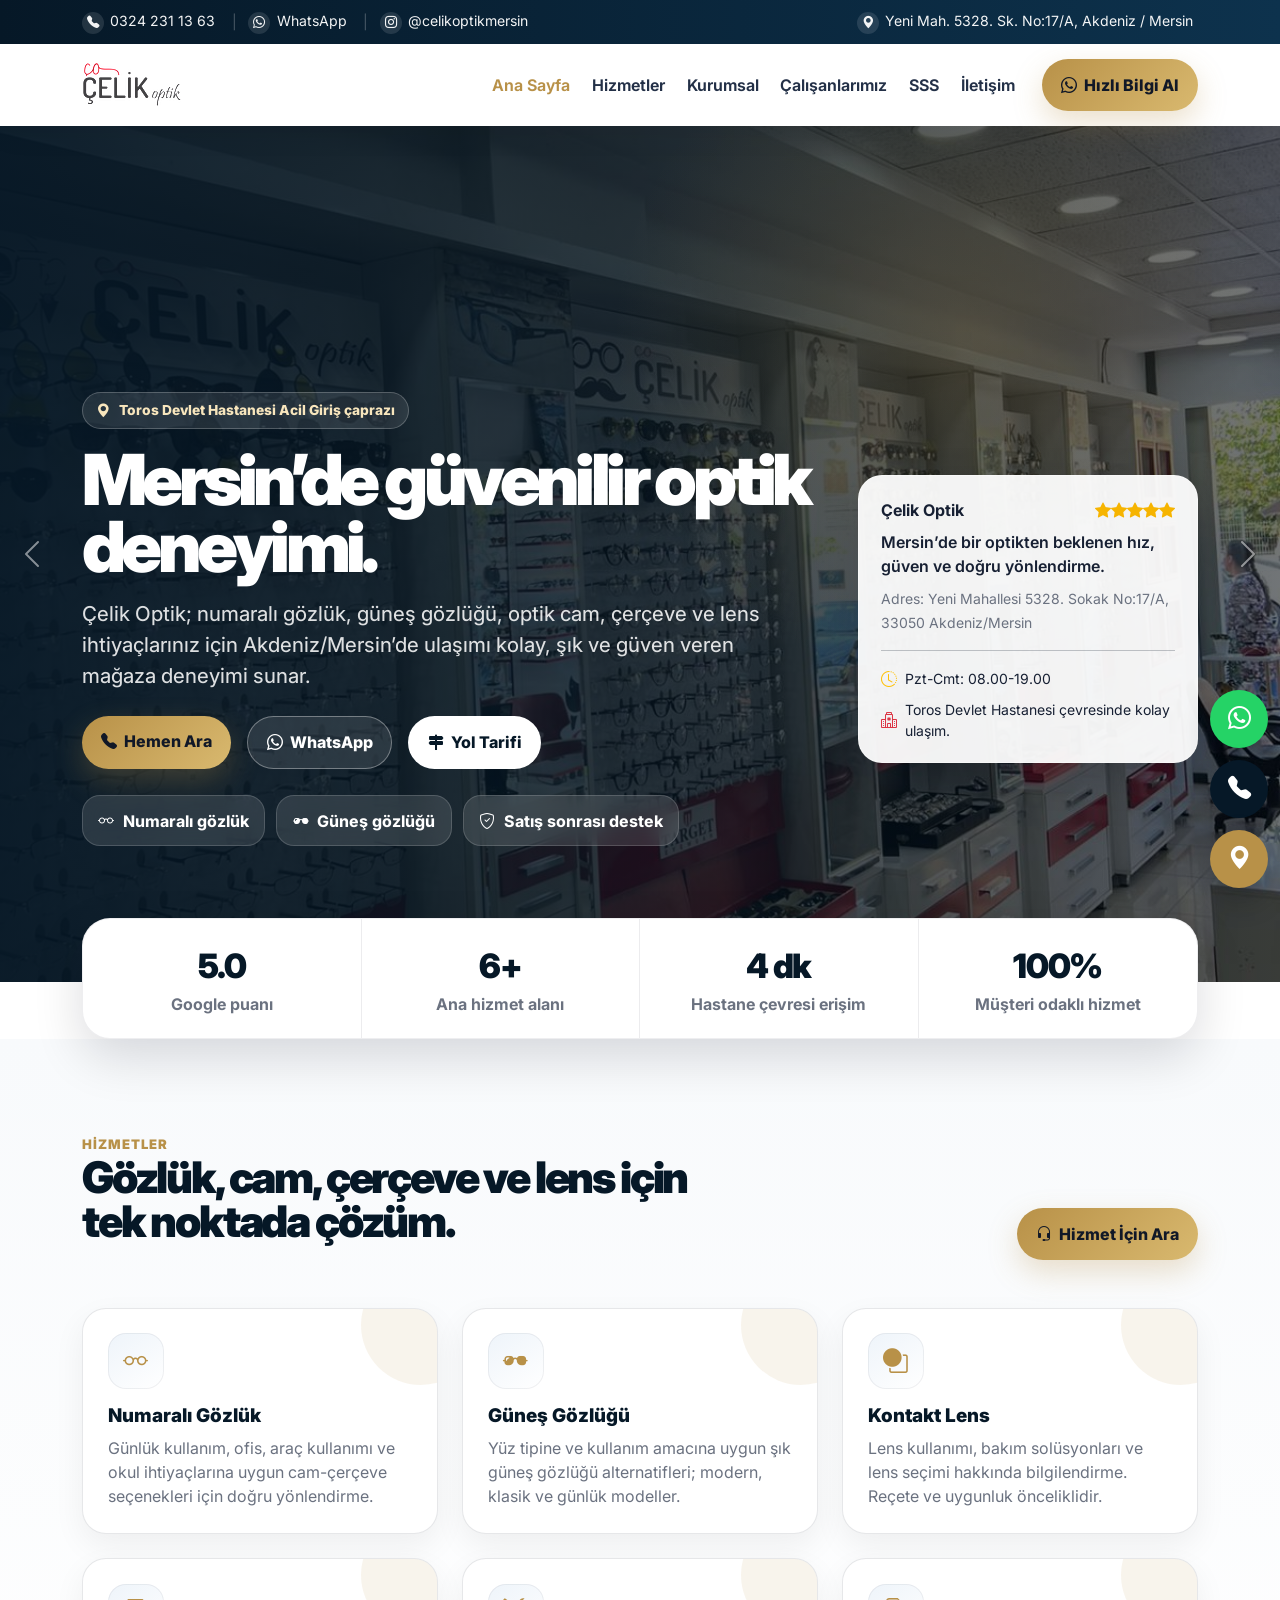
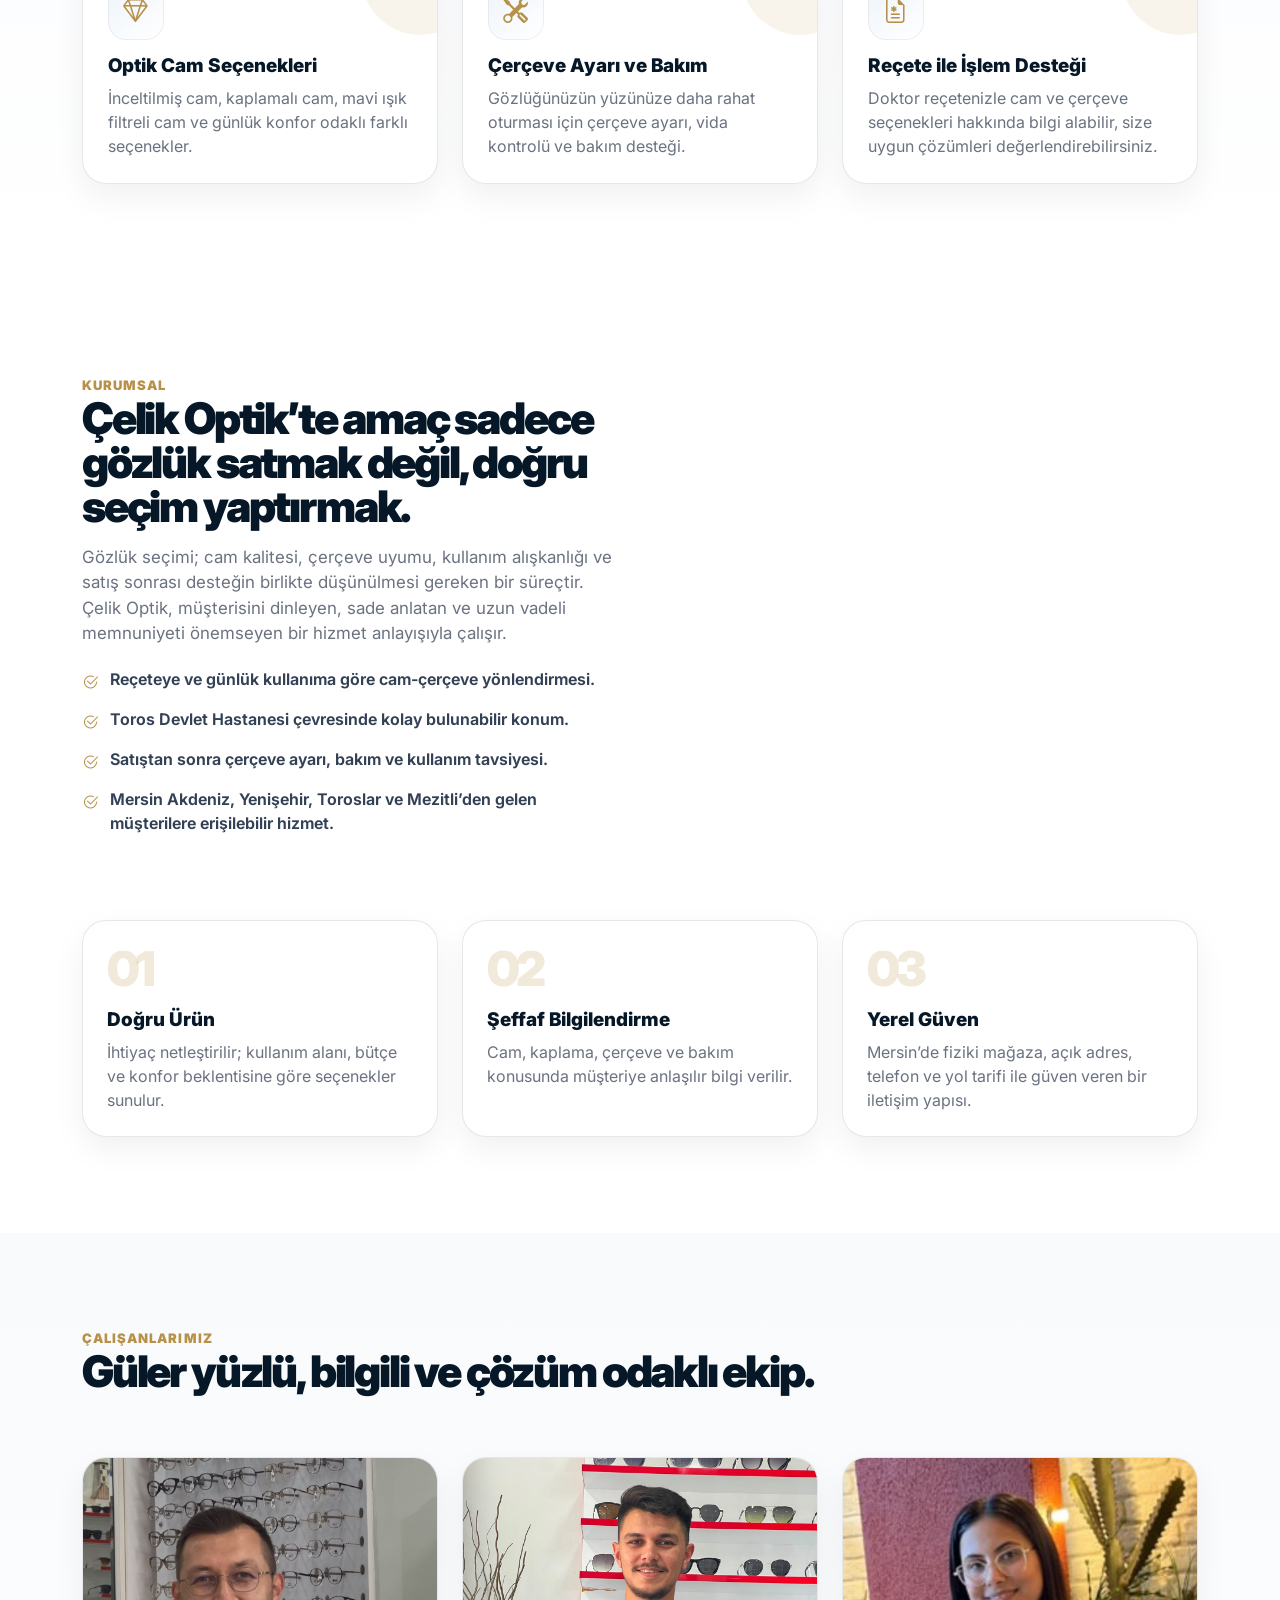
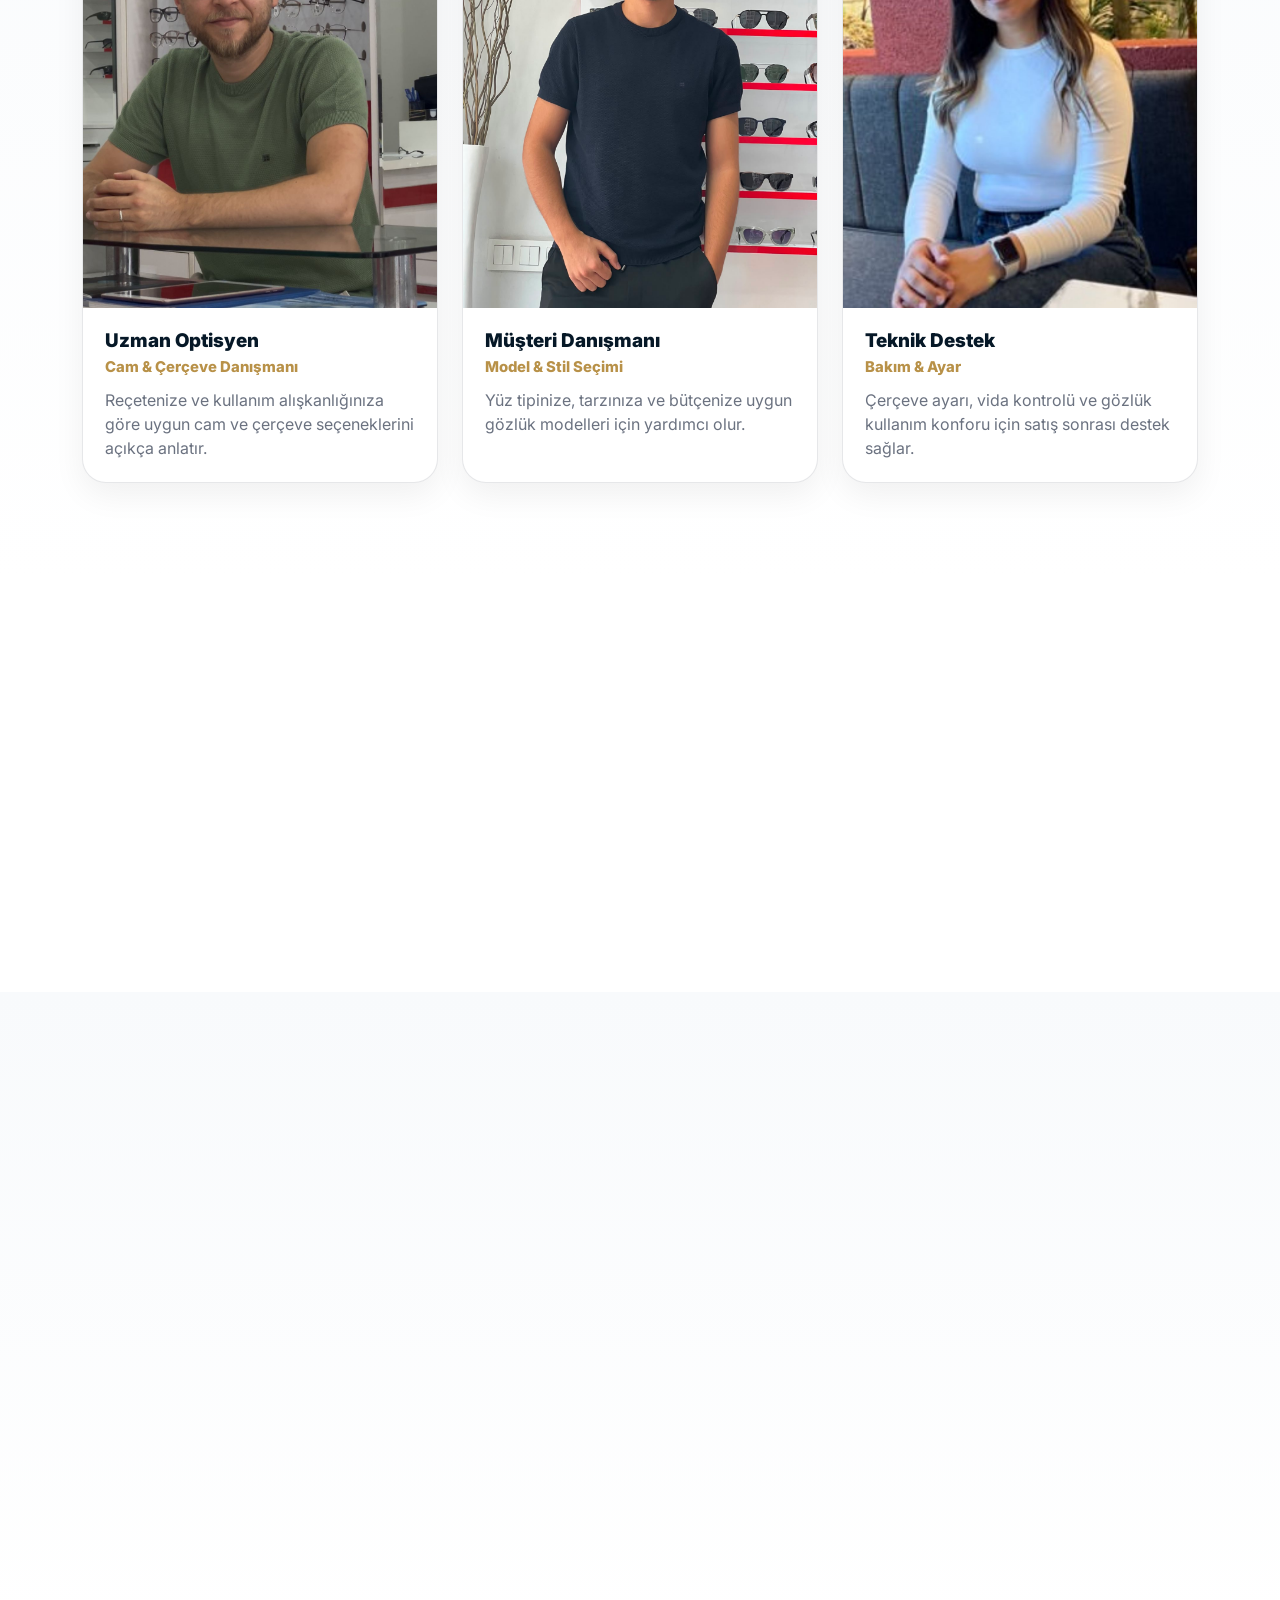
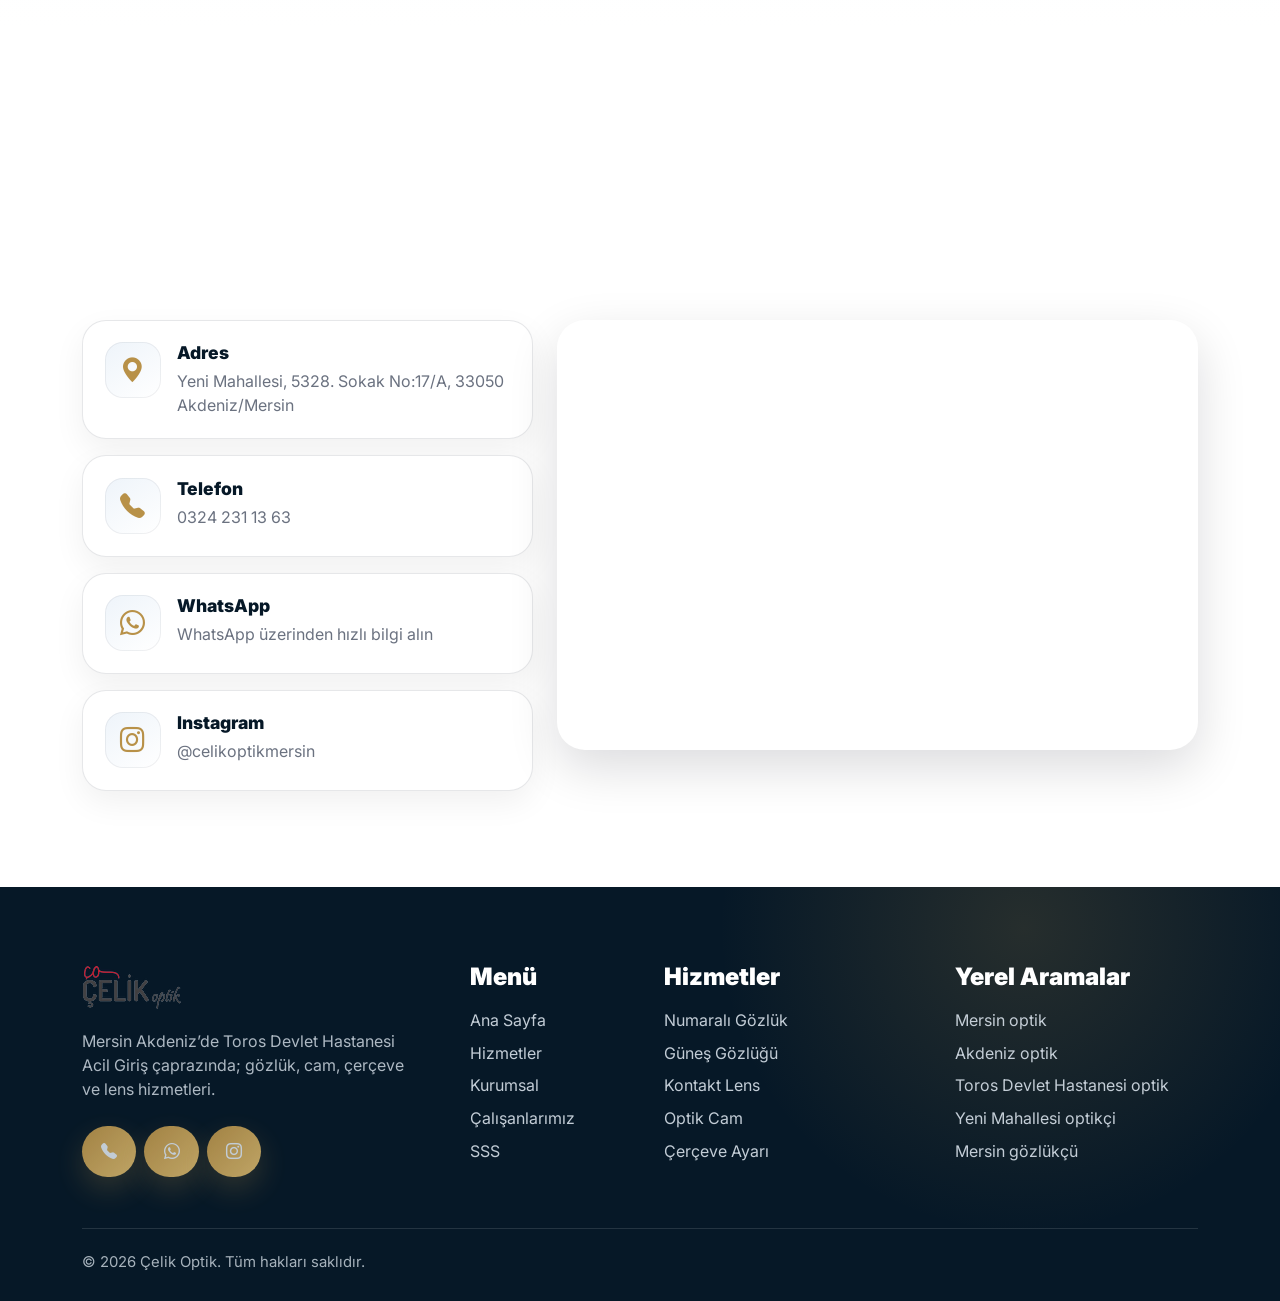
==== index.html @ e3635d75 "dc" ====
<!doctype html>
<html lang="tr">

<head>
  <meta charset="utf-8">
  <meta name="viewport" content="width=device-width, initial-scale=1">

  <title>Çelik Optik Mersin | Akdeniz Optik, Gözlük, Lens ve Cam Hizmetleri</title>
  <meta name="description"
    content="Çelik Optik Mersin Akdeniz'de Toros Devlet Hastanesi Acil Giriş çaprazında; numaralı gözlük, güneş gözlüğü, kontakt lens, optik cam ve çerçeve hizmetleri sunar.">
  <meta name="robots" content="index, follow, max-image-preview:large">
  <meta name="author" content="Çelik Optik">
  <meta name="theme-color" content="#061827">
  <link rel="canonical" href="https://www.celikoptikmersin.com/">

  <!-- Open Graph -->
  <meta property="og:locale" content="tr_TR">
  <meta property="og:type" content="website">
  <meta property="og:title" content="Çelik Optik Mersin | Akdeniz Optik Mağazası">
  <meta property="og:description"
    content="Toros Devlet Hastanesi Acil Giriş çaprazında optik gözlük, cam, çerçeve ve lens hizmetleri.">
  <meta property="og:url" content="https://www.celikoptikmersin.com/">
  <meta property="og:image" content="https://www.celikoptikmersin.com/assets/img/1 (1).jpeg">
  <meta name="twitter:card" content="summary_large_image">

  <!-- Font & Bootstrap -->
  <link rel="preconnect" href="https://fonts.googleapis.com">
  <link rel="preconnect" href="https://fonts.gstatic.com" crossorigin>
  <link href="https://fonts.googleapis.com/css2?family=Inter:wght@400;500;600;700;800;900&display=swap"
    rel="stylesheet">
  <link href="https://cdn.jsdelivr.net/npm/bootstrap@5.3.3/dist/css/bootstrap.min.css" rel="stylesheet">
  <link href="https://cdn.jsdelivr.net/npm/bootstrap-icons@1.11.3/font/bootstrap-icons.min.css" rel="stylesheet">
  <link href="assets/css/style.css" rel="stylesheet">

  <!-- Google Ads / GA4 etiket yeri
  <script async src="https://www.googletagmanager.com/gtag/js?id=AW-XXXXXXXXXX"></script>
  <script>
    window.dataLayer = window.dataLayer || [];
    function gtag(){dataLayer.push(arguments);}
    gtag('js', new Date());
    gtag('config', 'AW-XXXXXXXXXX');
    gtag('config', 'G-XXXXXXXXXX');
  </script>
  -->

  <!-- Local SEO / GEO için JSON-LD: işletme bilgileri sayfadaki bilgilerle aynı olmalı. -->
  <script type="application/ld+json">
  {
    "@context": "https://schema.org",
    "@type": ["Optician", "LocalBusiness"],
    "name": "Çelik Optik",
    "image": "https://www.celikoptikmersin.com/assets/img/1 (1).jpeg",
    "url": "https://www.celikoptikmersin.com/",
    "telephone": "+90 324 231 13 63",
    "priceRange": "₺₺",
    "description": "Mersin Akdeniz Yeni Mahallesi'nde, Toros Devlet Hastanesi Acil Giriş çaprazında optik gözlük, cam, çerçeve ve lens hizmetleri sunan optik mağazası.",
    "address": {
      "@type": "PostalAddress",
      "streetAddress": "Yeni Mahallesi, 5328. Sokak No:17/A",
      "addressLocality": "Akdeniz",
      "addressRegion": "Mersin",
      "postalCode": "33050",
      "addressCountry": "TR"
    },
    "areaServed": [
      {"@type":"City", "name":"Mersin"},
      {"@type":"AdministrativeArea", "name":"Akdeniz"},
      {"@type":"AdministrativeArea", "name":"Yenişehir"},
      {"@type":"AdministrativeArea", "name":"Toroslar"},
      {"@type":"AdministrativeArea", "name":"Mezitli"}
    ],
    "hasMap": "https://www.google.com/maps/search/?api=1&query=%C3%87elik%20Optik%20Yeni%205328.%20Sk.%20No%3A17%2FA%20Akdeniz%20Mersin",
    "sameAs": [
      "https://www.instagram.com/celikoptikmersin/",
      "https://www.facebook.com/p/%C3%87elik-OPT%C4%B0K-100063346503615/"
    ],
    "openingHoursSpecification": [
      {
        "@type": "OpeningHoursSpecification",
        "dayOfWeek": ["Monday", "Tuesday", "Wednesday", "Thursday", "Friday", "Saturday"],
        "opens": "08:00",
        "closes": "19:00"
      }
    ]
  }
  </script>

  <script type="application/ld+json">
  {
    "@context":"https://schema.org",
    "@type":"FAQPage",
    "mainEntity":[
      {"@type":"Question","name":"Çelik Optik nerede?","acceptedAnswer":{"@type":"Answer","text":"Çelik Optik, Yeni Mahallesi 5328. Sokak No:17/A Akdeniz/Mersin adresinde, Toros Devlet Hastanesi Acil Giriş çaprazında hizmet verir."}},
      {"@type":"Question","name":"Numaralı gözlük camı ve çerçeve hizmeti var mı?","acceptedAnswer":{"@type":"Answer","text":"Evet. Reçetenize ve kullanım alışkanlığınıza uygun cam, çerçeve ve montaj seçenekleri için mağazadan bilgi alabilirsiniz."}},
      {"@type":"Question","name":"Kontakt lens konusunda yardımcı oluyor musunuz?","acceptedAnswer":{"@type":"Answer","text":"Kontakt lens seçimi, kullanım bilgisi ve bakım ürünleri hakkında mağaza ekibinden destek alabilirsiniz. Lens kullanımı için doktor reçetesi ve uygunluk önemlidir."}},
      {"@type":"Question","name":"Mağazaya yol tarifi nasıl alınır?","acceptedAnswer":{"@type":"Answer","text":"Web sitesindeki Yol Tarifi butonuna tıklayarak Google Haritalar üzerinden Çelik Optik konumuna ulaşabilirsiniz."}}
    ]
  }
  </script>
</head>

<body>
  <div class="top-strip">
    <div class="container d-flex align-items-center justify-content-between gap-2 flex-wrap">
      <div class="d-flex align-items-center flex-wrap justify-content-center">
        <a href="tel:+903242311363" data-track="phone_top"><span class="top-icon"><i
              class="bi bi-telephone-fill"></i></span>0324 231 13 63</a>
        <span class="sep desktop-only">|</span>
        <a href="#" data-whatsapp data-whatsapp-number="905000000000" data-track="whatsapp_top"><span
            class="top-icon"><i class="bi bi-whatsapp"></i></span>WhatsApp</a>
        <span class="sep desktop-only">|</span>
        <a href="https://www.instagram.com/celikoptikmersin/" target="_blank" rel="noopener"
          data-track="instagram_top"><span class="top-icon"><i class="bi bi-instagram"></i></span>@celikoptikmersin</a>
      </div>
      <a class="desktop-only"
        href="https://www.google.com/maps/search/?api=1&query=%C3%87elik%20Optik%20Yeni%205328.%20Sk.%20No%3A17%2FA%20Akdeniz%20Mersin"
        target="_blank" rel="noopener" data-track="map_top">
        <span class="top-icon"><i class="bi bi-geo-alt-fill"></i></span>Yeni Mah. 5328. Sk. No:17/A, Akdeniz / Mersin
      </a>
    </div>
  </div>

  <nav class="navbar navbar-expand-lg sticky-top">
    <div class="container">
      <a class="navbar-brand" href="#anasayfa" aria-label="Çelik Optik Ana Sayfa">
<img src="assets/img/celik-optik-logo-100x50-transparent.png" alt="">
      </a>
      <button class="navbar-toggler" type="button" data-bs-toggle="collapse" data-bs-target="#mainNavbar"
        aria-controls="mainNavbar" aria-expanded="false" aria-label="Menüyü Aç">
        <span class="navbar-toggler-icon"></span>
      </button>
      <div class="collapse navbar-collapse" id="mainNavbar">
        <ul class="navbar-nav ms-auto align-items-lg-center">
          <li class="nav-item"><a class="nav-link active" href="#anasayfa">Ana Sayfa</a></li>
          <li class="nav-item"><a class="nav-link" href="#hizmetler">Hizmetler</a></li>
          <li class="nav-item"><a class="nav-link" href="#kurumsal">Kurumsal</a></li>
          <li class="nav-item"><a class="nav-link" href="#calisanlar">Çalışanlarımız</a></li>
          <li class="nav-item"><a class="nav-link" href="#sss">SSS</a></li>
          <li class="nav-item"><a class="nav-link" href="#iletisim">İletişim</a></li>
          <li class="nav-item ms-lg-3 mt-3 mt-lg-0"><a class="btn btn-gold" href="#" data-whatsapp
              data-whatsapp-number="905000000000" data-track="whatsapp_nav"><i class="bi bi-whatsapp me-1"></i> Hızlı
              Bilgi Al</a></li>
        </ul>
      </div>
    </div>
  </nav>

  <header id="anasayfa" class="hero">
    <div id="heroSlider" class="carousel slide carousel-fade" data-bs-ride="carousel" data-bs-interval="5200">
      <div class="carousel-indicators">
        <button type="button" data-bs-target="#heroSlider" data-bs-slide-to="0" class="active" aria-current="true"
          aria-label="1. görsel"></button>
        <button type="button" data-bs-target="#heroSlider" data-bs-slide-to="1" aria-label="2. görsel"></button>
        <button type="button" data-bs-target="#heroSlider" data-bs-slide-to="2" aria-label="3. görsel"></button>
      </div>
      <div class="carousel-inner">
        <div class="carousel-item active">
          <img src="assets/img/1 (2).jpeg" class="hero-img" alt="Çelik Optik Mersin mağaza dış görünüm görseli"
            loading="eager">
          <div class="hero-overlay"></div>
        </div>
        <div class="carousel-item">
          <img src="assets/img/1 (4).jpeg" class="hero-img" alt="Çelik Optik gözlük ve çerçeve seçenekleri"
            loading="lazy">
          <div class="hero-overlay"></div>
        </div>
        <div class="carousel-item">
          <img src="assets/img/1 (3).jpeg" class="hero-img" alt="Mersin Akdeniz optik mağazası hizmet alanı"
            loading="lazy">
          <div class="hero-overlay"></div>
        </div>
      </div>
      <button class="carousel-control-prev" type="button" data-bs-target="#heroSlider" data-bs-slide="prev"
        aria-label="Önceki görsel">
        <span class="carousel-control-prev-icon" aria-hidden="true"></span>
      </button>
      <button class="carousel-control-next" type="button" data-bs-target="#heroSlider" data-bs-slide="next"
        aria-label="Sonraki görsel">
        <span class="carousel-control-next-icon" aria-hidden="true"></span>
      </button>
    </div>

    <div class="hero-content">
      <div class="container">
        <div class="row align-items-center mt-5 mb-5 g-5">
          <div class="col-lg-8">
            <span class="eyebrow"><i class="bi bi-geo-alt-fill"></i> Toros Devlet Hastanesi Acil Giriş çaprazı</span>
            <h1>Mersin’de güvenilir optik deneyimi.</h1>
            <p class="lead">Çelik Optik; numaralı gözlük, güneş gözlüğü, optik cam, çerçeve ve lens ihtiyaçlarınız için
              Akdeniz/Mersin’de ulaşımı kolay, şık ve güven veren mağaza deneyimi sunar.</p>
            <div class="d-flex flex-wrap gap-3 mt-4">
              <a class="btn btn-gold" href="tel:+903242311363" data-track="phone_hero"><i
                  class="bi bi-telephone-fill me-1"></i> Hemen Ara</a>
              <a class="btn btn-outline-dark-soft" href="#" data-whatsapp data-whatsapp-number="905000000000"
                data-track="whatsapp_hero"><i class="bi bi-whatsapp me-1"></i> WhatsApp</a>
              <a class="btn btn-light-pill"
                href="https://www.google.com/maps/search/?api=1&query=%C3%87elik%20Optik%20Yeni%205328.%20Sk.%20No%3A17%2FA%20Akdeniz%20Mersin"
                target="_blank" rel="noopener" data-track="map_hero"><i class="bi bi-signpost-2-fill me-1"></i> Yol
                Tarifi</a>
            </div>
            <div class="hero-badges">
              <div class="hero-badge"><i class="bi bi-eyeglasses"></i> Numaralı gözlük</div>
              <div class="hero-badge"><i class="bi bi-sunglasses"></i> Güneş gözlüğü</div>
              <div class="hero-badge"><i class="bi bi-shield-check"></i> Satış sonrası destek</div>
            </div>
          </div>
          <div class="col-lg-4">
            <div class="hero-card reveal">
              <div class="d-flex align-items-center justify-content-between mb-2">
                <strong>Çelik Optik</strong>
                <span class="rating" aria-label="5 yıldız"><i class="bi bi-star-fill"></i><i
                    class="bi bi-star-fill"></i><i class="bi bi-star-fill"></i><i class="bi bi-star-fill"></i><i
                    class="bi bi-star-fill"></i></span>
              </div>
              <p class="mb-2 fw-semibold">Mersin’de bir optikten beklenen hız, güven ve doğru yönlendirme.</p>
              <small>Adres: Yeni Mahallesi 5328. Sokak No:17/A, 33050 Akdeniz/Mersin</small>
              <hr>
              <div class="d-flex align-items-center gap-2"><i class="bi bi-clock-history text-warning"></i><span
                  class="small">Pzt-Cmt: 08.00-19.00 </span></div>
              <div class="d-flex align-items-center gap-2 mt-2"><i class="bi bi-hospital text-danger"></i><span
                  class="small">Toros Devlet Hastanesi çevresinde kolay ulaşım.</span></div>
            </div>
          </div>
        </div>
      </div>
    </div>
  </header>

  <section class="stats-row">
    <div class="container">
      <div class="stats-box row g-0">
        <div class="col-md-3 stat-item">
          <div class="stat-num" data-count="5" data-suffix=".0">0</div>
          <div class="stat-label">Google puanı</div>
        </div>
        <div class="col-md-3 stat-item">
          <div class="stat-num" data-count="6" data-suffix="+">0</div>
          <div class="stat-label">Ana hizmet alanı</div>
        </div>
        <div class="col-md-3 stat-item">
          <div class="stat-num" data-count="4" data-suffix=" dk">0</div>
          <div class="stat-label">Hastane çevresi erişim</div>
        </div>
        <div class="col-md-3 stat-item">
          <div class="stat-num" data-count="100" data-suffix="%">0</div>
          <div class="stat-label">Müşteri odaklı hizmet</div>
        </div>
      </div>
    </div>
  </section>

  <main>
    <section id="hizmetler" class="section section-soft">
      <div class="container">
        <div class="row align-items-end mb-5">
          <div class="col-lg-7 reveal">
            <div class="section-kicker">Hizmetler</div>
            <h2 class="section-title">Gözlük, cam, çerçeve ve lens için tek noktada çözüm.</h2>
    
          </div>
          <div class="col-lg-5 text-lg-end reveal">
            <a class="btn btn-gold" href="tel:+903242311363" data-track="phone_services"><i
                class="bi bi-headset me-1"></i> Hizmet İçin Ara</a>
          </div>
        </div>
        <div class="row g-4">
          <div class="col-md-6 col-lg-4 reveal">
            <article class="service-card">
              <div class="icon-box"><i class="bi bi-eyeglasses"></i></div>
              <h3>Numaralı Gözlük</h3>
              <p>Günlük kullanım, ofis, araç kullanımı ve okul ihtiyaçlarına uygun cam-çerçeve seçenekleri için doğru
                yönlendirme.</p>
            </article>
          </div>
          <div class="col-md-6 col-lg-4 reveal">
            <article class="service-card">
              <div class="icon-box"><i class="bi bi-sunglasses"></i></div>
              <h3>Güneş Gözlüğü</h3>
              <p>Yüz tipine ve kullanım amacına uygun şık güneş gözlüğü alternatifleri; modern, klasik ve günlük
                modeller.</p>
            </article>
          </div>
          <div class="col-md-6 col-lg-4 reveal">
            <article class="service-card">
              <div class="icon-box"><i class="bi bi-circle-square"></i></div>
              <h3>Kontakt Lens</h3>
              <p>Lens kullanımı, bakım solüsyonları ve lens seçimi hakkında bilgilendirme. Reçete ve uygunluk
                önceliklidir.</p>
            </article>
          </div>
          <div class="col-md-6 col-lg-4 reveal">
            <article class="service-card">
              <div class="icon-box"><i class="bi bi-gem"></i></div>
              <h3>Optik Cam Seçenekleri</h3>
              <p>İnceltilmiş cam, kaplamalı cam, mavi ışık filtreli cam ve günlük konfor odaklı farklı seçenekler.</p>
            </article>
          </div>
          <div class="col-md-6 col-lg-4 reveal">
            <article class="service-card">
              <div class="icon-box"><i class="bi bi-tools"></i></div>
              <h3>Çerçeve Ayarı ve Bakım</h3>
              <p>Gözlüğünüzün yüzünüze daha rahat oturması için çerçeve ayarı, vida kontrolü ve bakım desteği.</p>
            </article>
          </div>
          <div class="col-md-6 col-lg-4 reveal">
            <article class="service-card">
              <div class="icon-box"><i class="bi bi-file-earmark-medical"></i></div>
              <h3>Reçete ile İşlem Desteği</h3>
              <p>Doktor reçetenizle cam ve çerçeve seçenekleri hakkında bilgi alabilir, size uygun çözümleri
                değerlendirebilirsiniz.</p>
            </article>
          </div>
        </div>
      </div>
    </section>

    <section id="kurumsal" class="section">
      <div class="container">
        <div class="row g-5 align-items-center">
          <div class="col-lg-6 reveal">
            <div class="section-kicker">Kurumsal</div>
            <h2 class="section-title">Çelik Optik’te amaç sadece gözlük satmak değil, doğru seçim yaptırmak.</h2>
            <p class="section-desc">Gözlük seçimi; cam kalitesi, çerçeve uyumu, kullanım alışkanlığı ve satış sonrası
              desteğin birlikte düşünülmesi gereken bir süreçtir. Çelik Optik, müşterisini dinleyen, sade anlatan ve
              uzun vadeli memnuniyeti önemseyen bir hizmet anlayışıyla çalışır.</p>
            <ul class="check-list">
              <li><i class="bi bi-check2-circle"></i><span>Reçeteye ve günlük kullanıma göre cam-çerçeve
                  yönlendirmesi.</span></li>
              <li><i class="bi bi-check2-circle"></i><span>Toros Devlet Hastanesi çevresinde kolay bulunabilir
                  konum.</span></li>
              <li><i class="bi bi-check2-circle"></i><span>Satıştan sonra çerçeve ayarı, bakım ve kullanım
                  tavsiyesi.</span></li>
              <li><i class="bi bi-check2-circle"></i><span>Mersin Akdeniz, Yenişehir, Toroslar ve Mezitli’den gelen
                  müşterilere erişilebilir hizmet.</span></li>
            </ul>
          </div>
        </div>

        <div class="row g-4 mt-5">
          <div class="col-md-4 reveal">
            <div class="feature-card">
              <div class="num">01</div>
              <h3>Doğru Ürün</h3>
              <p>İhtiyaç netleştirilir; kullanım alanı, bütçe ve konfor beklentisine göre seçenekler sunulur.</p>
            </div>
          </div>
          <div class="col-md-4 reveal">
            <div class="feature-card">
              <div class="num">02</div>
              <h3>Şeffaf Bilgilendirme</h3>
              <p>Cam, kaplama, çerçeve ve bakım konusunda müşteriye anlaşılır bilgi verilir.</p>
            </div>
          </div>
          <div class="col-md-4 reveal">
            <div class="feature-card">
              <div class="num">03</div>
              <h3>Yerel Güven</h3>
              <p>Mersin’de fiziki mağaza, açık adres, telefon ve yol tarifi ile güven veren bir iletişim yapısı.</p>
            </div>
          </div>
        </div>
      </div>
    </section>

    <section id="calisanlar" class="section section-soft">
      <div class="container">
        <div class="row align-items-end mb-5">
          <div class="col-lg-8 reveal">
            <div class="section-kicker">Çalışanlarımız</div>
            <h2 class="section-title">Güler yüzlü, bilgili ve çözüm odaklı ekip.</h2>
          </div>
        </div>
        <div class="row g-4">
          <div class="col-md-4 reveal">
            <article class="staff-card">
              <img src="assets/img/muhsinabi.jpeg" alt="Çelik Optik optisyen personel görseli" loading="lazy">
              <div class="staff-body">
                <h3>Uzman Optisyen</h3>
                <div class="staff-role">Cam & Çerçeve Danışmanı</div>
                <p>Reçetenize ve kullanım alışkanlığınıza göre uygun cam ve çerçeve seçeneklerini açıkça anlatır.</p>
              </div>
            </article>
          </div>
          <div class="col-md-4 reveal">
            <article class="staff-card">
              <img src="assets/img/tunahan.jpeg" alt="Çelik Optik müşteri danışmanı görseli" loading="lazy">
              <div class="staff-body">
                <h3>Müşteri Danışmanı</h3>
                <div class="staff-role">Model & Stil Seçimi</div>
                <p>Yüz tipinize, tarzınıza ve bütçenize uygun gözlük modelleri için yardımcı olur.</p>
              </div>
            </article>
          </div>
          <div class="col-md-4 reveal">
            <article class="staff-card">
              <img src="assets/img/silan.jpeg" alt="Çelik Optik bakım ve montaj sorumlusu görseli"
                loading="lazy">
              <div class="staff-body">
                <h3>Teknik Destek</h3>
                <div class="staff-role">Bakım & Ayar</div>
                <p>Çerçeve ayarı, vida kontrolü ve gözlük kullanım konforu için satış sonrası destek sağlar.</p>
              </div>
            </article>
          </div>
        </div>
      </div>
    </section>

    <section class="section">
      <div class="container">
        <div class="cta-band reveal">
          <div class="row align-items-center position-relative" style="z-index:2">
            <div class="col-lg-8">
              <h2>Gözlüğünüz için hızlı bilgi alın.</h2>
              <p>Reçeteniz, cam ihtiyacınız, çerçeve modeliniz veya mağaza konumu için tek tıkla arayın, WhatsApp’tan
                yazın ya da yol tarifi alın.</p>
            </div>
            <div class="col-lg-4 text-lg-end mt-4 mt-lg-0">
              <a class="btn btn-gold me-2 mb-2" href="tel:+903242311363" data-track="phone_cta"><i
                  class="bi bi-telephone-fill me-1"></i> Ara</a>
              <a class="btn btn-outline-dark-soft mb-2" href="#" data-whatsapp data-whatsapp-number="905000000000"
                data-track="whatsapp_cta"><i class="bi bi-whatsapp me-1"></i> Yaz</a>
            </div>
          </div>
        </div>
      </div>
    </section>

    <section id="sss" class="section section-soft">
      <div class="container">
        <div class="row g-5">
          <div class="col-lg-5 reveal">
            <div class="section-kicker">Sık Sorulan Sorular</div>
            <h2 class="section-title">Müşterinin reklamdan gelince cevabını aradığı sorular.</h2>
          </div>
          <div class="col-lg-7 reveal">
            <div class="accordion" id="faqAccordion">
              <div class="accordion-item">
                <h3 class="accordion-header"><button class="accordion-button" type="button" data-bs-toggle="collapse"
                    data-bs-target="#faq1">Çelik Optik nerede?</button></h3>
                <div id="faq1" class="accordion-collapse collapse show" data-bs-parent="#faqAccordion">
                  <div class="accordion-body">Çelik Optik, Yeni Mahallesi 5328. Sokak No:17/A Akdeniz/Mersin
                    adresindedir. Toros Devlet Hastanesi Acil Giriş çaprazında yer alır.</div>
                </div>
              </div>
              <div class="accordion-item">
                <h3 class="accordion-header"><button class="accordion-button collapsed" type="button"
                    data-bs-toggle="collapse" data-bs-target="#faq2">Numaralı gözlük yaptırabilir miyim?</button></h3>
                <div id="faq2" class="accordion-collapse collapse" data-bs-parent="#faqAccordion">
                  <div class="accordion-body">Evet. Doktor reçetenizle mağazaya gelerek cam ve çerçeve seçenekleri
                    hakkında bilgi alabilirsiniz. Kullanım alışkanlığınıza göre uygun seçenekler değerlendirilir.</div>
                </div>
              </div>
              <div class="accordion-item">
                <h3 class="accordion-header"><button class="accordion-button collapsed" type="button"
                    data-bs-toggle="collapse" data-bs-target="#faq3">Güneş gözlüğü satışı var mı?</button></h3>
                <div id="faq3" class="accordion-collapse collapse" data-bs-parent="#faqAccordion">
                  <div class="accordion-body">Evet. Günlük kullanım, araç kullanımı ve stil beklentinize göre farklı
                    güneş gözlüğü modelleri için mağazayı ziyaret edebilirsiniz.</div>
                </div>
              </div>
              <div class="accordion-item">
                <h3 class="accordion-header"><button class="accordion-button collapsed" type="button"
                    data-bs-toggle="collapse" data-bs-target="#faq4">Kontakt lens için bilgi alabilir miyim?</button>
                </h3>
                <div id="faq4" class="accordion-collapse collapse" data-bs-parent="#faqAccordion">
                  <div class="accordion-body">Lens seçimi kişiye özel olduğu için doktor önerisi ve reçete önemlidir.
                    Lens kullanımı, bakım solüsyonu ve doğru kullanım hakkında mağazadan bilgi alabilirsiniz.</div>
                </div>
              </div>
              <div class="accordion-item">
                <h3 class="accordion-header"><button class="accordion-button collapsed" type="button"
                    data-bs-toggle="collapse" data-bs-target="#faq5">Çerçeve ayarı ve bakım yapılır mı?</button></h3>
                <div id="faq5" class="accordion-collapse collapse" data-bs-parent="#faqAccordion">
                  <div class="accordion-body">Gözlüğünüzün yüzünüze daha rahat oturması için çerçeve ayarı, vida
                    kontrolü ve temel bakım konularında mağazadan destek alabilirsiniz.</div>
                </div>
              </div>
            </div>
          </div>
        </div>
      </div>
    </section>

    <section id="iletisim" class="section">
      <div class="container">
        <div class="row align-items-end mb-5">
          <div class="col-lg-7 reveal">
            <div class="section-kicker">İletişim</div>
            <h2 class="section-title">Mağazaya kolay ulaşın.</h2>
            <p class="section-desc">Açık adres, telefon, WhatsApp ve harita bilgisi aynı sayfada. Google Ads dönüşüm
              takibi için her butona ayrı event tanımlandı.</p>
          </div>
        </div>
        <div class="row g-4">
          <div class="col-lg-5 reveal">
            <div class="row g-3">
              <div class="col-12">
                <div class="contact-card d-flex gap-3 align-items-start">
                  <div class="icon-box flex-shrink-0"><i class="bi bi-geo-alt-fill"></i></div>
                  <div>
                    <h3>Adres</h3>
                    <p>Yeni Mahallesi, 5328. Sokak No:17/A, 33050 Akdeniz/Mersin</p>
                  </div>
                </div>
              </div>
              <div class="col-12">
                <div class="contact-card d-flex gap-3 align-items-start">
                  <div class="icon-box flex-shrink-0"><i class="bi bi-telephone-fill"></i></div>
                  <div>
                    <h3>Telefon</h3>
                    <p><a href="tel:+903242311363" data-track="phone_contact">0324 231 13 63</a></p>
                  </div>
                </div>
              </div>
              <div class="col-12">
                <div class="contact-card d-flex gap-3 align-items-start">
                  <div class="icon-box flex-shrink-0"><i class="bi bi-whatsapp"></i></div>
                  <div>
                    <h3>WhatsApp</h3>
                    <p><a href="#" data-whatsapp data-whatsapp-number="905000000000"
                        data-track="whatsapp_contact">WhatsApp üzerinden hızlı bilgi alın</a></p>
                  </div>
                </div>
              </div>
              <div class="col-12">
                <div class="contact-card d-flex gap-3 align-items-start">
                  <div class="icon-box flex-shrink-0"><i class="bi bi-instagram"></i></div>
                  <div>
                    <h3>Instagram</h3>
                    <p><a href="https://www.instagram.com/celikoptikmersin/" target="_blank" rel="noopener"
                        data-track="instagram_contact">@celikoptikmersin</a></p>
                  </div>
                </div>
              </div>
            </div>
          </div>
          <div class="col-lg-7 reveal">
            <iframe class="map-box" loading="lazy" allowfullscreen referrerpolicy="no-referrer-when-downgrade"
              title="Çelik Optik Mersin Harita"
              src="https://maps.google.com/maps?q=%C3%87elik%20Optik%20Yeni%205328.%20Sk.%20No%3A17%2FA%20Akdeniz%20Mersin&t=&z=17&ie=UTF8&iwloc=&output=embed"></iframe>
          </div>
        </div>
      </div>
    </section>
  </main>

  <footer class="footer">
    <div class="container position-relative">
      <div class="row g-5">
        <div class="col-lg-4">
          <div class="brand-mini"><img src="assets/img/celik-optik-logo-100x50-transparent.png" alt=""></div>
          <p class="mb-3" style="color:rgba(220,229,238,.78)">Mersin Akdeniz’de Toros Devlet Hastanesi Acil Giriş
            çaprazında; gözlük, cam, çerçeve ve lens hizmetleri.</p>
          <div class="d-flex gap-2">
            <a class="btn btn-gold" href="tel:+903242311363" data-track="phone_footer"><i
                class="bi bi-telephone-fill"></i></a>
            <a class="btn btn-gold" href="#" data-whatsapp data-whatsapp-number="905000000000"
              data-track="whatsapp_footer"><i class="bi bi-whatsapp"></i></a>
            <a class="btn btn-gold" href="https://www.instagram.com/celikoptikmersin/" target="_blank" rel="noopener"
              data-track="instagram_footer"><i class="bi bi-instagram"></i></a>
          </div>
        </div>
        <div class="col-6 col-lg-2">
          <h4>Menü</h4>
          <a href="#anasayfa">Ana Sayfa</a>
          <a href="#hizmetler">Hizmetler</a>
          <a href="#kurumsal">Kurumsal</a>
          <a href="#calisanlar">Çalışanlarımız</a>
          <a href="#sss">SSS</a>
        </div>
        <div class="col-6 col-lg-3">
          <h4>Hizmetler</h4>
          <a href="#hizmetler">Numaralı Gözlük</a>
          <a href="#hizmetler">Güneş Gözlüğü</a>
          <a href="#hizmetler">Kontakt Lens</a>
          <a href="#hizmetler">Optik Cam</a>
          <a href="#hizmetler">Çerçeve Ayarı</a>
        </div>
        <div class="col-lg-3">
          <h4>Yerel Aramalar</h4>
          <a href="#iletisim">Mersin optik</a>
          <a href="#iletisim">Akdeniz optik</a>
          <a href="#iletisim">Toros Devlet Hastanesi optik</a>
          <a href="#iletisim">Yeni Mahallesi optikçi</a>
          <a href="#iletisim">Mersin gözlükçü</a>
        </div>
      </div>
      <div class="footer-bottom d-flex justify-content-between flex-wrap gap-2">
        <span>© <span data-current-year></span> Çelik Optik. Tüm hakları saklıdır.</span>
      </div>
    </div>
  </footer>

  <div class="sticky-actions" aria-label="Hızlı iletişim butonları">
    <a class="sticky-whatsapp" href="#" data-whatsapp data-whatsapp-number="905000000000" aria-label="WhatsApp"
      data-track="whatsapp_sticky"><i class="bi bi-whatsapp"></i></a>
    <a class="sticky-phone" href="tel:+903242311363" aria-label="Telefon" data-track="phone_sticky"><i
        class="bi bi-telephone-fill"></i></a>
    <a class="sticky-map"
      href="https://www.google.com/maps/search/?api=1&query=%C3%87elik%20Optik%20Yeni%205328.%20Sk.%20No%3A17%2FA%20Akdeniz%20Mersin"
      target="_blank" rel="noopener" aria-label="Yol tarifi" data-track="map_sticky"><i
        class="bi bi-geo-alt-fill"></i></a>
  </div>

  <script src="https://cdn.jsdelivr.net/npm/bootstrap@5.3.3/dist/js/bootstrap.bundle.min.js"></script>
  <script src="assets/js/app.js"></script>
</body>

</html>
---- assets/css/style.css ----
:root {
  --topbar-height: 44px;
  --nav-height: 82px;
  --dark: #061827;
  --dark-2: #0b2234;
  --steel: #173954;
  --gold: #b89148;
  --gold-2: #d9b96f;
  --muted: #6b7280;
  --soft: #f5f7fb;
  --white: #ffffff;
  --border: rgba(15, 23, 42, .10);
  --shadow: 0 18px 50px rgba(2, 8, 23, .14);
  --radius: 24px;
}

* {
  box-sizing: border-box
}

html {
  scroll-behavior: smooth;
  scroll-padding-top: 130px
}

body {
  margin: 0;
  font-family: 'Inter', system-ui, -apple-system, BlinkMacSystemFont, 'Segoe UI', sans-serif;
  color: #142033;
  background: #fff;
  overflow-x: hidden;
}

body::selection {
  background: var(--gold);
  color: #fff
}

a {
  color: inherit;
  text-decoration: none
}

img {
  max-width: 100%;
  height: auto
}

.top-strip {
  min-height: var(--topbar-height);
  background: linear-gradient(90deg, #061827, #0d324d);
  color: #fff;
  font-size: .88rem;
  display: flex;
  align-items: center;
  position: relative;
  z-index: 1040;
}

.top-strip a {
  opacity: .95;
  transition: .2s ease;
  padding-right: 5px;
}

.top-strip a:hover {
  opacity: 1;
  color: var(--gold-2)
}

.top-strip .sep {
  opacity: .25;
  margin: 0 .72rem
}

.top-icon {
  width: 22px;
  height: 22px;
  border-radius: 50%;
  display: inline-flex;
  align-items: center;
  justify-content: center;
  background: rgba(255, 255, 255, .12);
  margin-right: .4rem;
  font-size: .78rem
}

.navbar {
  min-height: var(--nav-height);
  background: rgba(255, 255, 255, .94);
  backdrop-filter: blur(14px);
  box-shadow: 0 8px 30px rgba(2, 8, 23, .06);
}

.navbar-brand {
  display: flex;
  align-items: center;
  gap: .75rem;
  font-weight: 800;
  letter-spacing: -.03em;
  color: var(--dark) !important
}

.logo-mark {
  width: 48px;
  height: 48px;
  border-radius: 16px;
  display: flex;
  align-items: center;
  justify-content: center;
  background: linear-gradient(145deg, var(--dark), var(--steel));
  color: #fff;
  font-weight: 900;
  box-shadow: 0 12px 24px rgba(6, 24, 39, .22);
}

.navbar .nav-link {
  font-weight: 650;
  color: #233047 !important;
  margin: 0 .18rem
}

.navbar .nav-link:hover,
.navbar .nav-link.active {
  color: var(--gold) !important
}

.btn-gold {
  background: linear-gradient(135deg, var(--gold), var(--gold-2));
  color: #111827;
  border: 0;
  border-radius: 999px;
  font-weight: 800;
  box-shadow: 0 12px 30px rgba(184, 145, 72, .28);
  padding: .85rem 1.2rem;
}

.btn-gold:hover {
  transform: translateY(-1px);
  filter: saturate(1.08);
  color: #111827
}

.btn-outline-dark-soft {
  border: 1px solid rgba(255, 255, 255, .35);
  color: #fff;
  border-radius: 999px;
  font-weight: 800;
  padding: .85rem 1.15rem;
  background: rgba(255, 255, 255, .10)
}

.btn-outline-dark-soft:hover {
  background: #fff;
  color: var(--dark)
}

.btn-light-pill {
  border-radius: 999px;
  font-weight: 800;
  padding: .85rem 1.15rem;
  background: #fff;
  color: var(--dark);
  border: 1px solid rgba(255, 255, 255, .25)
}

.btn-light-pill:hover {
  background: #f7f7f7;
  color: var(--dark)
}

.hero {
  position: relative;
  background: var(--dark);
  overflow: hidden
}

.hero .carousel-item {
  height: calc(100vh - var(--topbar-height));
  min-height: 680px;
  background: #061827
}

.hero-img {
  width: 100%;
  height: 100%;
  object-fit: cover;
  filter: brightness(.52) saturate(1.05)
}

.hero-overlay {
  position: absolute;
  inset: 0;
  background: radial-gradient(circle at 75% 25%, rgba(184, 145, 72, .22), transparent 30%), linear-gradient(90deg, rgba(6, 24, 39, .92), rgba(6, 24, 39, .62), rgba(6, 24, 39, .15))
}

.hero-content {
  position: absolute;
  inset: 0;
  display: flex;
  align-items: center;
  z-index: 4;
  color: #fff;
  padding-top: var(--nav-height)
}

.eyebrow {
  display: inline-flex;
  align-items: center;
  gap: .55rem;
  padding: .45rem .82rem;
  border: 1px solid rgba(255, 255, 255, .22);
  border-radius: 999px;
  background: rgba(255, 255, 255, .10);
  font-weight: 800;
  font-size: .86rem;
  color: #f8e6bd
}

.hero h1 {
  font-size: clamp(2.5rem, 5.5vw, 5.9rem);
  font-weight: 900;
  letter-spacing: -.065em;
  line-height: .95;
  margin: 1.15rem 0
}

.hero p.lead {
  font-size: clamp(1rem, 1.6vw, 1.35rem);
  max-width: 760px;
  color: rgba(255, 255, 255, .86);
  font-weight: 450
}

.hero-badges {
  display: flex;
  flex-wrap: wrap;
  gap: .7rem;
  margin-top: 1.65rem
}

.hero-badge {
  display: flex;
  align-items: center;
  gap: .55rem;
  background: rgba(255, 255, 255, .12);
  border: 1px solid rgba(255, 255, 255, .16);
  border-radius: 18px;
  padding: .78rem .95rem;
  color: #fff;
  font-weight: 750;
  backdrop-filter: blur(10px)
}

.hero-card {
  background: rgba(255, 255, 255, .94);
  color: #172033;
  border-radius: var(--radius);
  padding: 1.35rem;
  box-shadow: var(--shadow);
  border: 1px solid rgba(255, 255, 255, .38);
}

.hero-card .rating {
  color: #f6b400
}

.hero-card small {
  color: var(--muted)
}

.carousel-control-prev,
.carousel-control-next {
  width: 5%
}

.carousel-indicators [data-bs-target] {
  width: 10px;
  height: 10px;
  border-radius: 50%;
  border: 0
}

.section {
  padding: 96px 0
}

.section-soft {
  background: linear-gradient(180deg, #f8fafc 0%, #fff 100%)
}

.section-title {
  font-size: clamp(2rem, 3.4vw, 3.4rem);
  font-weight: 900;
  letter-spacing: -.05em;
  color: var(--dark);
  line-height: 1.02;
  margin-bottom: 1rem
}

.section-kicker {
  color: var(--gold);
  font-weight: 900;
  letter-spacing: .08em;
  text-transform: uppercase;
  font-size: .82rem
}

.section-desc {
  color: var(--muted);
  font-size: 1.06rem;
  max-width: 720px
}

.service-card,
.feature-card,
.staff-card,
.faq-card,
.contact-card {
  border: 1px solid var(--border);
  border-radius: var(--radius);
  background: #fff;
  box-shadow: 0 12px 32px rgba(2, 8, 23, .06);
  height: 100%;
  transition: transform .25s ease, box-shadow .25s ease, border-color .25s ease;
}

.service-card:hover,
.feature-card:hover,
.staff-card:hover,
.contact-card:hover {
  transform: translateY(-6px);
  box-shadow: var(--shadow);
  border-color: rgba(184, 145, 72, .35)
}

.service-card {
  padding: 1.55rem;
  position: relative;
  overflow: hidden
}

.service-card::after {
  content: "";
  position: absolute;
  right: -44px;
  top: -44px;
  width: 120px;
  height: 120px;
  border-radius: 50%;
  background: rgba(184, 145, 72, .10)
}

.icon-box {
  width: 56px;
  height: 56px;
  border-radius: 18px;
  display: flex;
  align-items: center;
  justify-content: center;
  background: linear-gradient(145deg, #eef4fa, #fff);
  color: var(--gold);
  font-size: 1.55rem;
  box-shadow: inset 0 0 0 1px rgba(15, 23, 42, .06)
}

.service-card h3,
.feature-card h3 {
  font-size: 1.18rem;
  font-weight: 850;
  color: var(--dark);
  margin: .95rem 0 .55rem
}

.service-card p,
.feature-card p,
.staff-card p {
  color: var(--muted);
  margin-bottom: 0
}

.stats-row {
  margin-top: -64px;
  position: relative;
  z-index: 7
}

.stats-box {
  background: #fff;
  border-radius: 28px;
  box-shadow: var(--shadow);
  border: 1px solid rgba(15, 23, 42, .07);
  overflow: hidden
}

.stat-item {
  padding: 1.4rem;
  text-align: center;
  border-right: 1px solid rgba(15, 23, 42, .08)
}

.stat-item:last-child {
  border-right: 0
}

.stat-num {
  font-size: 2.1rem;
  font-weight: 900;
  color: var(--dark);
  letter-spacing: -.04em
}

.stat-label {
  color: var(--muted);
  font-weight: 700
}

.about-img-wrap {
  position: relative;
  border-radius: 32px;
  overflow: hidden;
  box-shadow: var(--shadow);
  min-height: 480px;
  background: #e8eef5
}

.about-img-wrap img {
  width: 100%;
  height: 100%;
  object-fit: cover;
  position: absolute;
  inset: 0
}

.about-floating {
  position: absolute;
  left: 24px;
  bottom: 24px;
  background: #fff;
  border-radius: 22px;
  padding: 1rem 1.15rem;
  box-shadow: 0 16px 40px rgba(2, 8, 23, .18);
  max-width: 320px
}

.check-list {
  list-style: none;
  padding: 0;
  margin: 1.3rem 0 0
}

.check-list li {
  display: flex;
  gap: .72rem;
  margin: .82rem 0;
  color: #334155;
  font-weight: 650
}

.check-list i {
  color: var(--gold);
  margin-top: .18rem
}

.feature-card {
  padding: 1.5rem
}

.feature-card .num {
  font-size: 3rem;
  font-weight: 900;
  line-height: 1;
  color: rgba(184, 145, 72, .20);
  letter-spacing: -.08em
}

.staff-card {
  overflow: hidden
}

.staff-card img {
  width: 100%;
  height: 450px;
  object-fit: cover;
  background: #edf2f7
}

.staff-card .staff-body {
  padding: 1.35rem
}

.staff-card h3 {
  font-size: 1.18rem;
  font-weight: 850;
  margin-bottom: .2rem;
  color: var(--dark)
}

.staff-role {
  color: var(--gold);
  font-weight: 800;
  font-size: .93rem;
  margin-bottom: .65rem
}

.cta-band {
  background: linear-gradient(135deg, var(--dark), #0d324d);
  border-radius: 36px;
  color: #fff;
  padding: 3rem;
  position: relative;
  overflow: hidden;
  box-shadow: var(--shadow)
}

.cta-band::after {
  content: "";
  position: absolute;
  right: -90px;
  top: -120px;
  width: 320px;
  height: 320px;
  border-radius: 50%;
  background: rgba(184, 145, 72, .22)
}

.cta-band h2 {
  font-size: clamp(2rem, 4vw, 3.6rem);
  font-weight: 900;
  letter-spacing: -.06em;
  line-height: 1
}

.cta-band p {
  color: rgba(255, 255, 255, .78);
  font-size: 1.05rem;
  max-width: 720px
}

.accordion-item {
  border: 1px solid var(--border) !important;
  border-radius: 18px !important;
  overflow: hidden;
  margin-bottom: .8rem;
  box-shadow: 0 8px 20px rgba(2, 8, 23, .04)
}

.accordion-button {
  font-weight: 850;
  color: var(--dark);
  padding: 1.15rem 1.25rem
}

.accordion-button:not(.collapsed) {
  background: #fff7e6;
  color: var(--dark);
  box-shadow: none
}

.accordion-button:focus {
  box-shadow: 0 0 0 .25rem rgba(184, 145, 72, .20)
}

.accordion-body {
  color: #5b6678;
  line-height: 1.7
}

.map-box {
  border: 0;
  width: 100%;
  min-height: 430px;
  border-radius: 28px;
  box-shadow: var(--shadow)
}

.contact-card {
  padding: 1.35rem
}

.contact-card h3 {
  font-size: 1.1rem;
  font-weight: 850;
  margin-bottom: .35rem;
  color: var(--dark)
}

.contact-card p {
  color: var(--muted);
  margin: 0
}

.footer {
  background: #061827;
  color: #dce5ee;
  padding: 76px 0 28px;
  position: relative;
  overflow: hidden
}

.footer::before {
  content: "";
  position: absolute;
  inset: 0;
  background: radial-gradient(circle at 80% 10%, rgba(184, 145, 72, .18), transparent 28%);
  pointer-events: none
}

.footer h4 {
  color: #fff;
  font-weight: 900;
  margin-bottom: 1rem
}

.footer a {
  display: block;
  color: #dce5ee;
  opacity: .88;
  margin: .55rem 0;
  transition: .2s ease
}

.footer a:hover {
  opacity: 1;
  color: var(--gold-2);
  transform: translateX(2px)
}

.footer .brand-mini {
  display: flex;
  align-items: center;
  gap: .8rem;
  font-weight: 900;
  color: #fff;
  font-size: 1.3rem;
  margin-bottom: 1rem
}

.footer-bottom {
  border-top: 1px solid rgba(255, 255, 255, .12);
  margin-top: 42px;
  padding-top: 22px;
  color: rgba(220, 229, 238, .75);
  font-size: .93rem
}

.sticky-actions {
  position: fixed;
  right: 18px;
  bottom: 18px;
  z-index: 1050;
  display: flex;
  flex-direction: column;
  gap: .75rem
}

.sticky-actions a {
  width: 58px;
  height: 58px;
  border-radius: 50%;
  display: flex;
  align-items: center;
  justify-content: center;
  color: #fff;
  font-size: 1.45rem;
  box-shadow: 0 12px 30px rgba(2, 8, 23, .24)
}

.sticky-whatsapp {
  background: #25d366
}

.sticky-phone {
  background: var(--dark)
}

.sticky-map {
  background: var(--gold)
}

.reveal {
  opacity: 0;
  transform: translateY(24px);
  transition: all .65s ease
}

.reveal.show {
  opacity: 1;
  transform: none
}

@media (max-width:991.98px) {
  .top-strip {
    font-size: .78rem;
    padding: .4rem 0
  }

  .top-strip .desktop-only {
    display: none !important
  }

  .hero .carousel-item {
    min-height: 760px
  }

  .hero-content {
    padding-top: 40px;
    text-align: left
  }

  .hero-card {
    margin-top: 2rem
  }

  .stats-row {
    margin-top: 28px
  }

  .stat-item {
    border-right: 0;
    border-bottom: 1px solid rgba(15, 23, 42, .08)
  }

  .stat-item:last-child {
    border-bottom: 0
  }

  .section {
    padding: 70px 0
  }

  .cta-band {
    padding: 2rem;
    border-radius: 28px
  }
}

@media (max-width:575.98px) {
  .hero .carousel-item {
    min-height: 780px
  }

  .hero-badges {
    display: none
  }

  .sticky-actions {
    right: 12px;
    bottom: 12px
  }

  .sticky-actions a {
    width: 52px;
    height: 52px
  }

  .top-strip .container {
    justify-content: center !important
  }
}


/* =========================================================
   ÇELİK OPTİK - MOBİL SAĞ BOŞLUK / RESPONSIVE KOMPLE DÜZELTME
   Bu blok en altta kalmalı. Eski kuralları güvenli şekilde ezer.
   ========================================================= */

*,
*::before,
*::after {
  box-sizing: border-box;
}

html {
  width: 100%;
  min-width: 0;
  max-width: 100%;
  overflow-x: hidden;
}

body {
  width: 100%;
  min-width: 0;
  max-width: 100%;
  overflow-x: hidden;
  position: relative;
}

img,
svg,
video,
canvas,
iframe {
  max-width: 100%;
}

.top-strip,
.navbar,
.hero,
.stats-row,
main,
.section,
.footer {
  width: 100%;
  max-width: 100%;
  overflow-x: clip;
}

.navbar .container,
.top-strip .container,
.section .container,
.stats-row .container,
.footer .container {
  min-width: 0;
}

.navbar-brand {
  min-width: 0;
}

.navbar-brand img {
  display: block;
  max-height: 56px;
  width: auto;
  max-width: 210px;
  object-fit: contain;
}

.footer a,
.footer p,
.contact-card p,
.section-desc,
.hero p,
.accordion-body {
  overflow-wrap: anywhere;
  word-break: normal;
}

.sticky-actions {
  right: max(12px, env(safe-area-inset-right));
  bottom: max(12px, env(safe-area-inset-bottom));
}

/* Tablet ve küçük ekran düzeltmesi */
@media (max-width: 991.98px) {
  .navbar {
    min-height: 72px;
  }

  .navbar .container {
    width: 100%;
    max-width: 100%;
  }

  .navbar-collapse {
    max-width: 100%;
    overflow-x: hidden;
  }

  .hero-content {
    padding-top: 32px;
  }

  .footer {
    padding-top: 56px;
  }
}

/* Telefon ekranlarında sağ boşluk kesin düzeltme */
@media (max-width: 575.98px) {
  :root {
    --nav-height: 72px;
  }

  html,
  body {
    width: 100%;
    max-width: 100%;
    overflow-x: hidden !important;
  }

  /* Bazı mobil önizlemelerde oluşan sağ/sol gri boşluğu kapatır */
  .top-strip,
  .navbar,
  .hero,
  .stats-row,
  main,
  .section,
  .footer {
    width: 100vw;
    max-width: 100vw;
    margin-left: calc(50% - 50vw);
    margin-right: calc(50% - 50vw);
  }

  .top-strip {
    min-height: auto;
    padding: 7px 0;
    font-size: .76rem;
  }

  .top-strip .container {
    justify-content: center !important;
    text-align: center;
    gap: 6px !important;
    padding-left: 12px;
    padding-right: 12px;
  }

  .top-strip a {
    line-height: 1.25;
  }

  .navbar {
    min-height: 72px;
    padding-top: 8px;
    padding-bottom: 8px;
  }

  .navbar .container,
  .section .container,
  .stats-row .container,
  .footer .container {
    width: 100%;
    max-width: 100%;
    padding-left: 18px;
    padding-right: 18px;
  }

  .navbar-brand img {
    max-width: 170px;
    max-height: 52px;
  }

  .navbar-toggler {
    margin-left: auto;
    margin-right: 0;
    padding: 8px 10px;
  }

  .navbar-collapse {
    width: 100%;
    max-width: 100%;
    padding-top: 12px;
  }

  .navbar-nav {
    width: 100%;
  }

  .hero .carousel-item {
  
    height: auto;
  }

  .hero-content {
    position: absolute;
    padding-top: 24px;
  }

  .hero h1 {
    font-size: clamp(2.1rem, 11vw, 3rem);
    line-height: 1;
    letter-spacing: -.045em;
  }

  .hero p.lead {
    font-size: .98rem;
  }

  .hero-card {
    margin-top: 1.2rem;
    margin-bottom: 120px;
  }

  .stats-row {
    margin-top: 24px;
  }

  .section {
    padding: 56px 0;
  }

  .section-title {
    font-size: clamp(1.8rem, 9vw, 2.45rem);
    letter-spacing: -.035em;
  }

  .service-card,
  .feature-card,
  .staff-card,
  .contact-card {
    border-radius: 20px;
  }

  .staff-card img {
    height: 340px;
  }

  .cta-band {
    padding: 1.55rem;
    border-radius: 24px;
  }

  .map-box {
    min-height: 330px;
    border-radius: 22px;
  }

  .footer {
    padding: 46px 0 22px;
  }

  .footer .row {
    --bs-gutter-x: 1.15rem;
    --bs-gutter-y: 2rem;
    margin-left: 0;
    margin-right: 0;
  }

  .footer .row > * {
    padding-left: calc(var(--bs-gutter-x) * .5);
    padding-right: calc(var(--bs-gutter-x) * .5);
  }

  .footer h4 {
    font-size: 1.35rem;
  }

  .footer a {
    font-size: .98rem;
    line-height: 1.45;
  }

  .footer-bottom {
    margin-top: 28px;
    padding-top: 18px;
    font-size: .85rem;
  }

  .sticky-actions {
    right: max(8px, env(safe-area-inset-right));
    bottom: max(10px, env(safe-area-inset-bottom));
    gap: .55rem;
  }

  .sticky-actions a {
    width: 48px;
    height: 48px;
    font-size: 1.22rem;
  }
}

/* Çok dar telefonlar */
@media (max-width: 380px) {
  .navbar-brand img {
    max-width: 150px;
  }

  .navbar .container,
  .section .container,
  .stats-row .container,
  .footer .container {
    padding-left: 14px;
    padding-right: 14px;
  }

  .footer h4 {
    font-size: 1.22rem;
  }

  .footer a {
    font-size: .94rem;
  }

  .sticky-actions a {
    width: 44px;
    height: 44px;
    font-size: 1.12rem;
  }
}
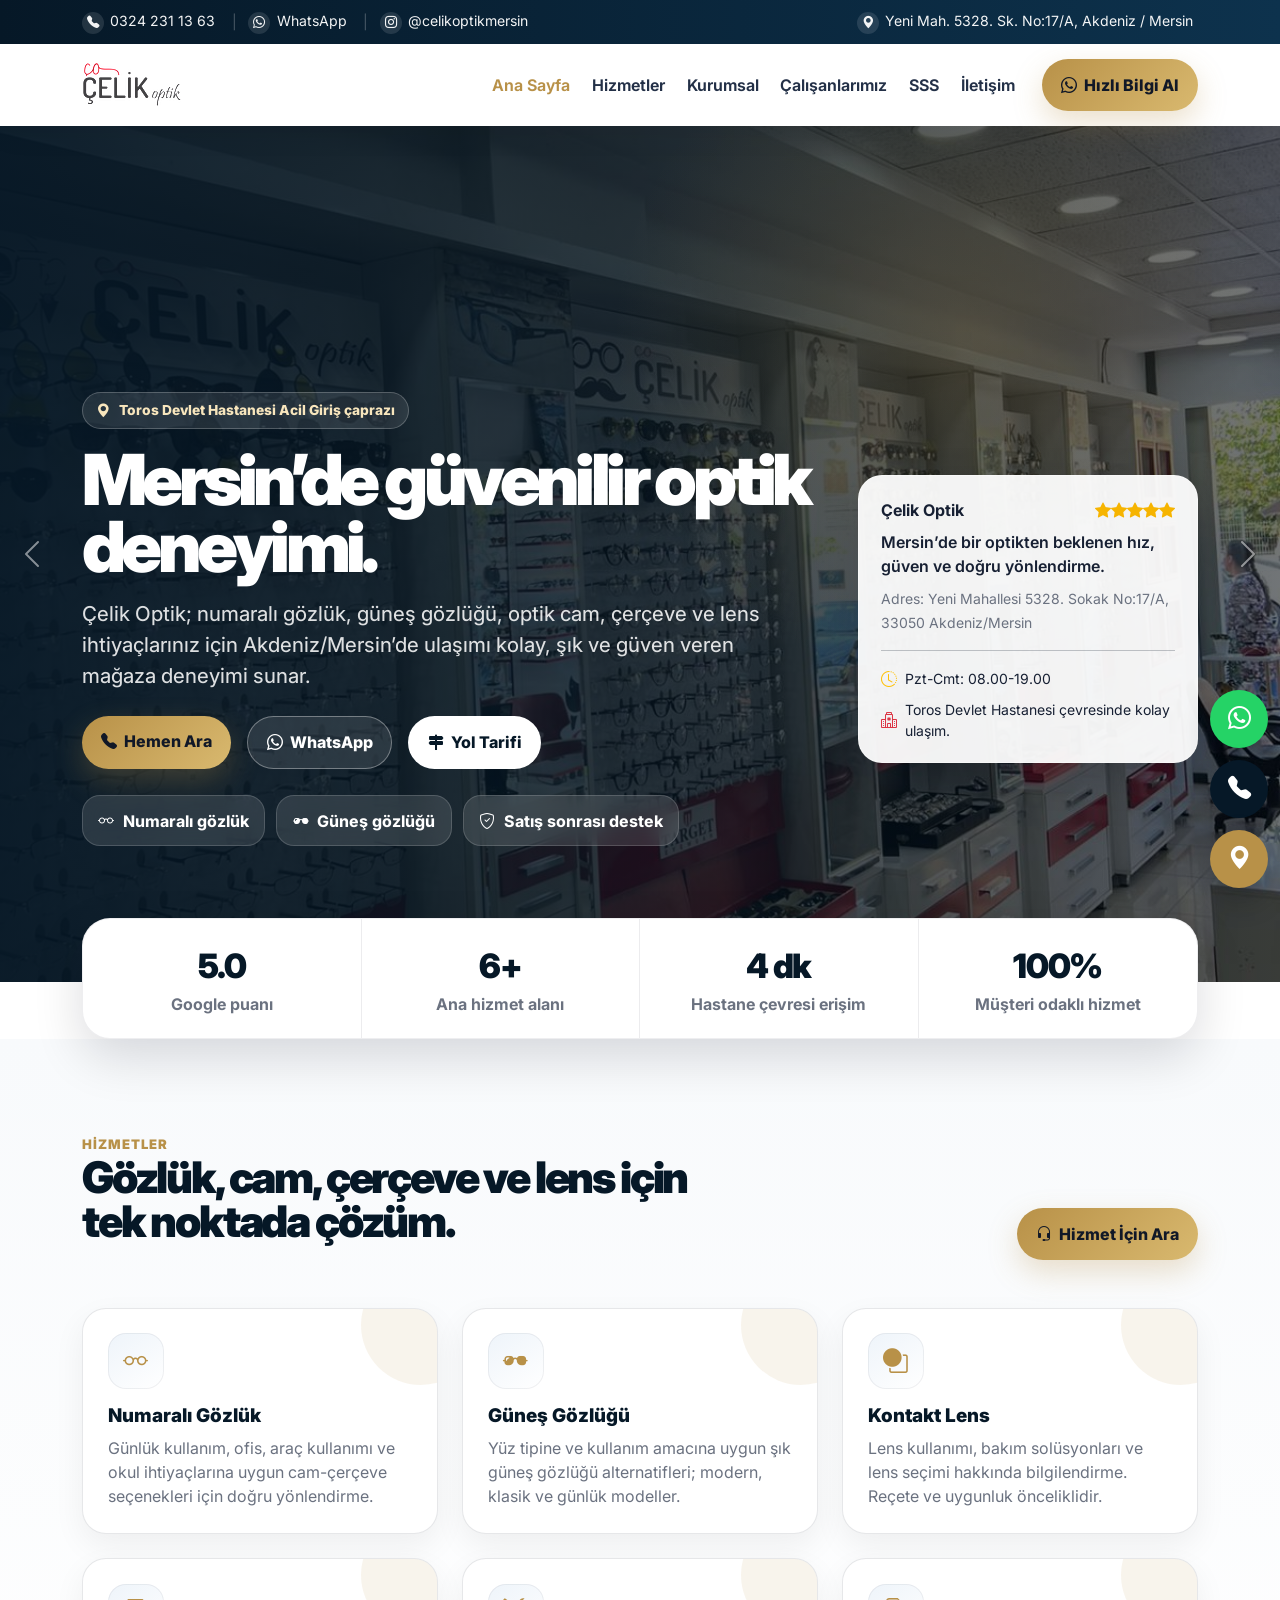
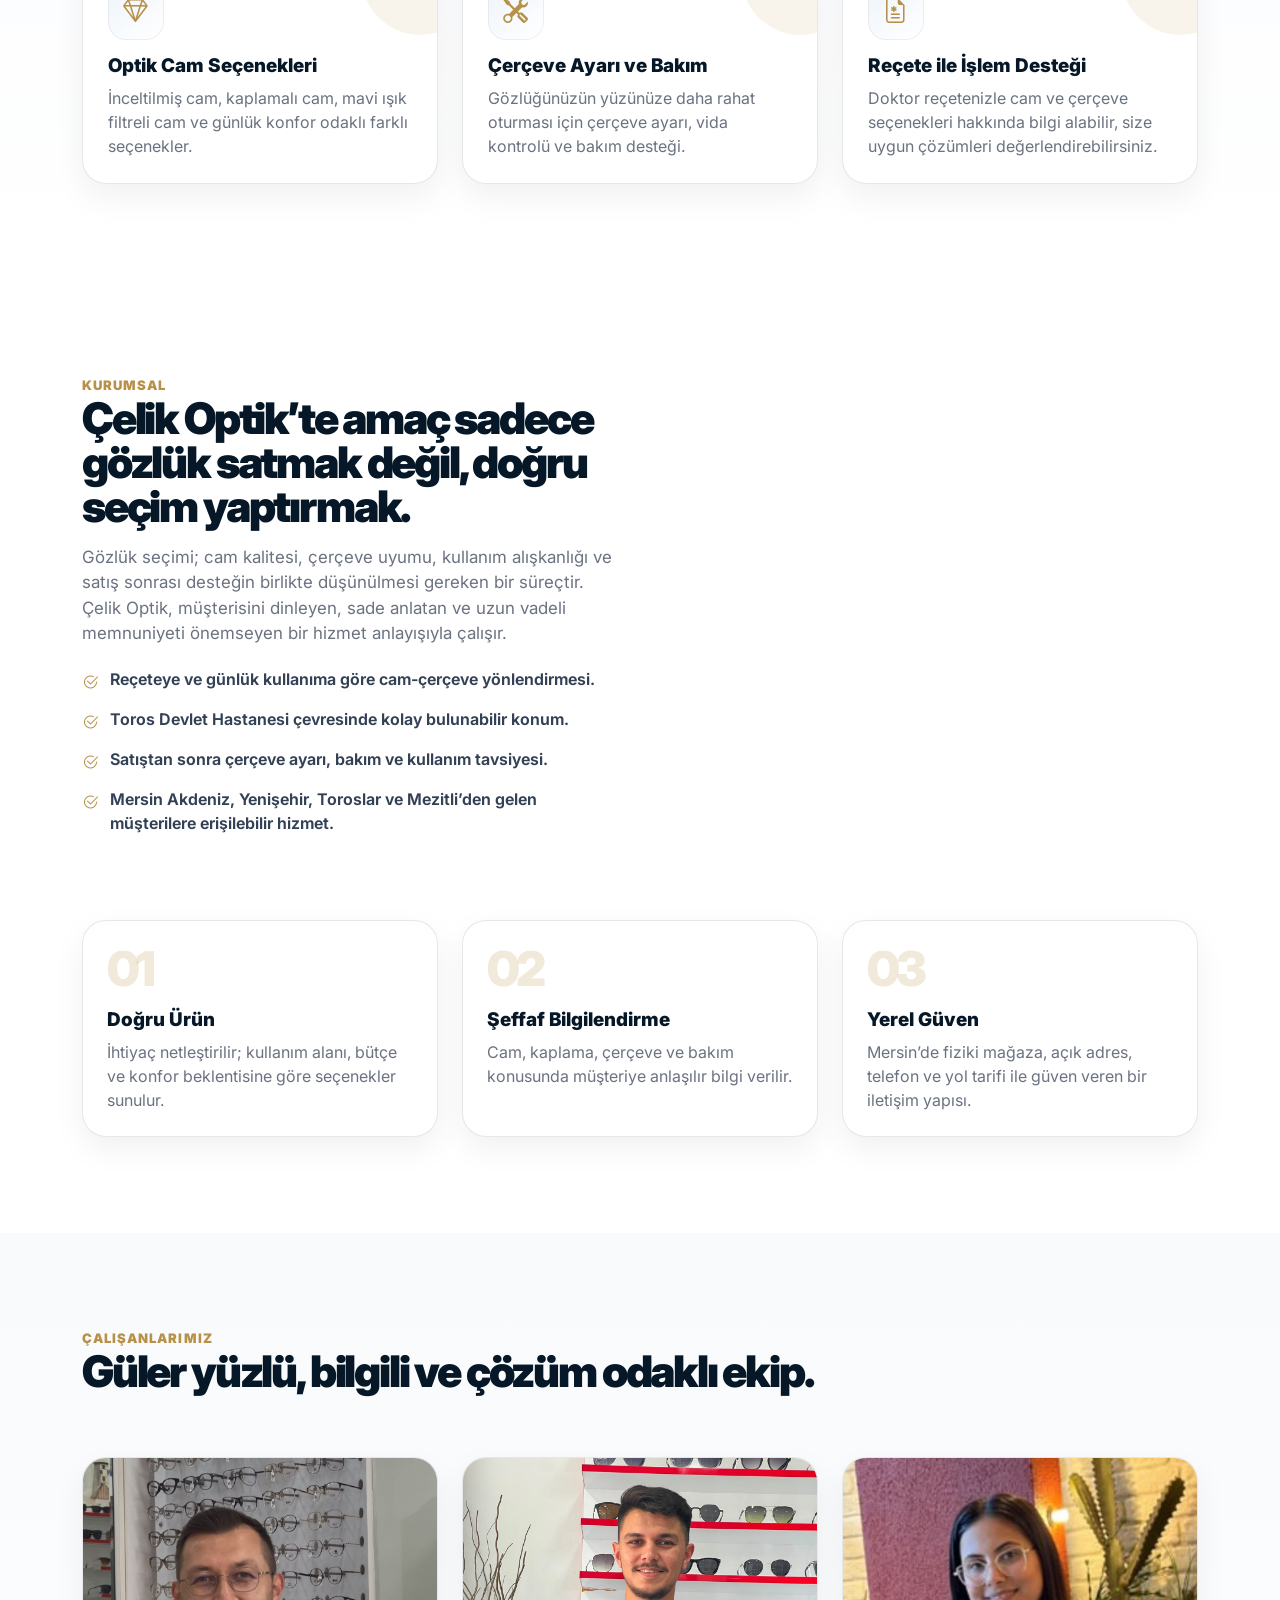
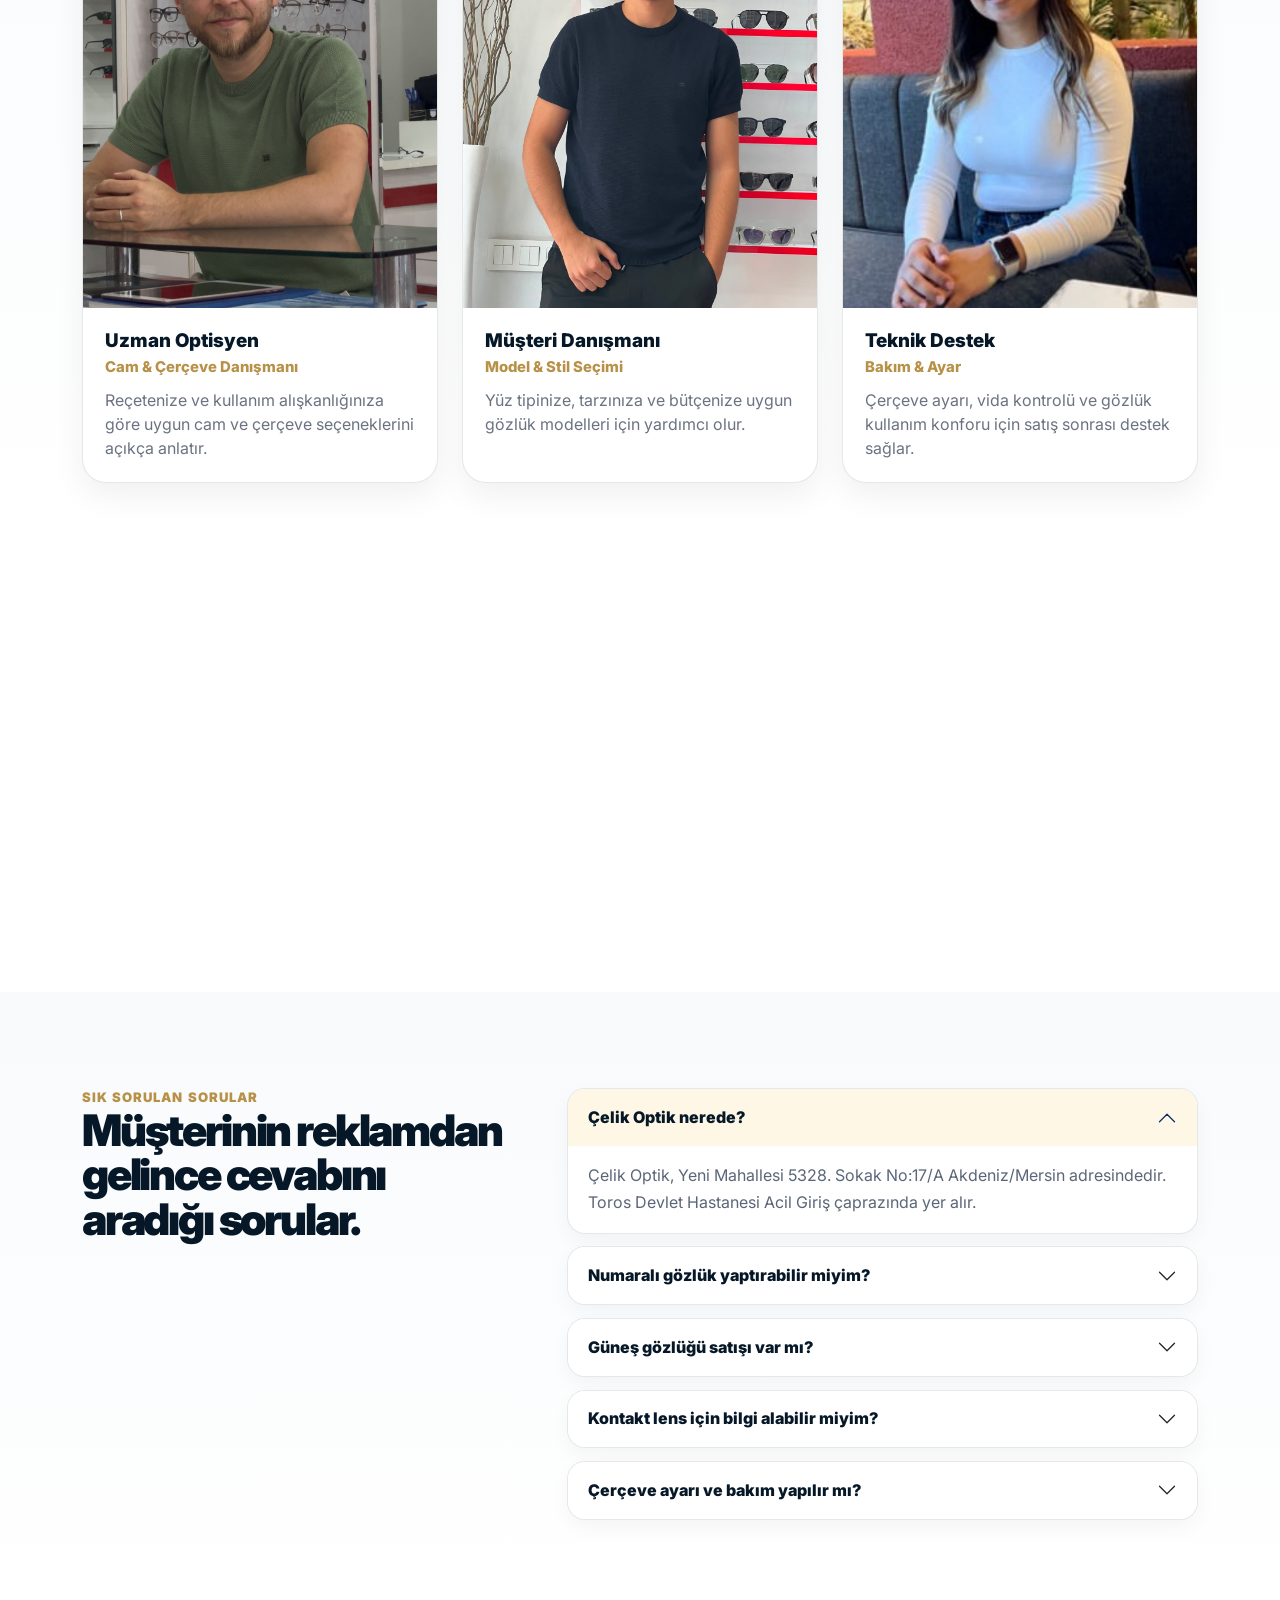
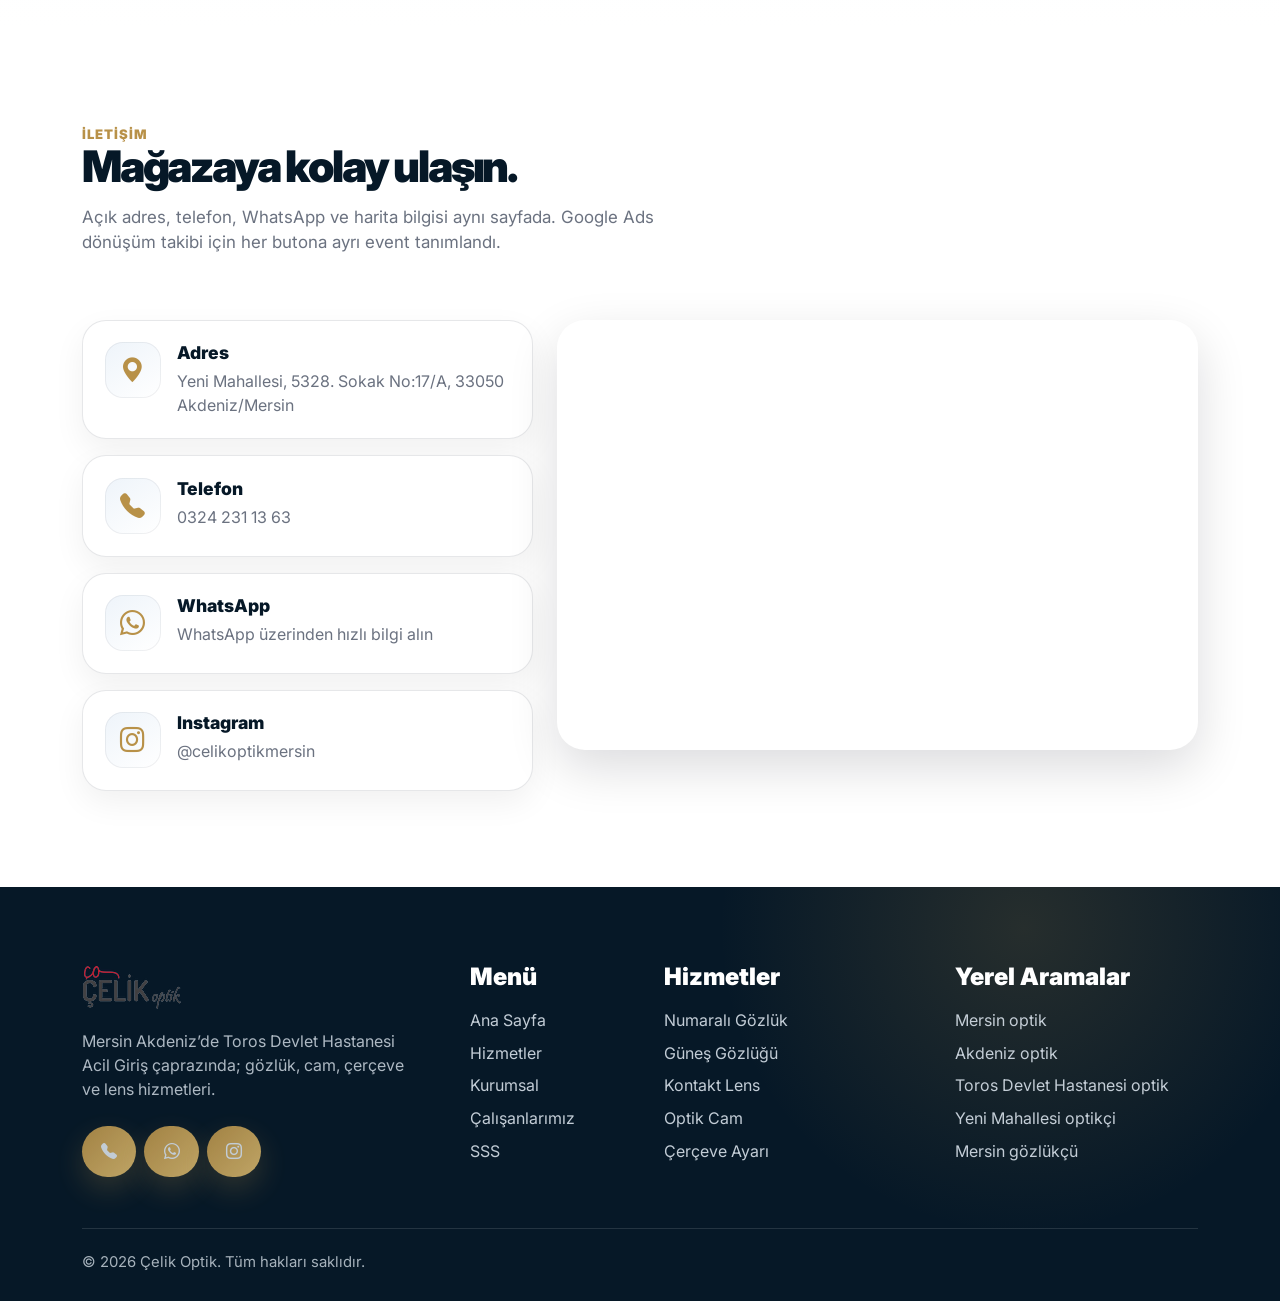
==== commit 3e94f950: "Update index.html" ====
--- a/index.html
+++ b/index.html
@@ -103,7 +103,7 @@
   <div class="top-strip">
     <div class="container d-flex align-items-center justify-content-between gap-2 flex-wrap">
       <div class="d-flex align-items-center flex-wrap justify-content-center">
-        <a href="tel:+903242311363" data-track="phone_top"><span class="top-icon"><i
+        <a href="tel:+05512174185" data-track="phone_top"><span class="top-icon"><i
               class="bi bi-telephone-fill"></i></span>0324 231 13 63</a>
         <span class="sep desktop-only">|</span>
         <a href="#" data-whatsapp data-whatsapp-number="905000000000" data-track="whatsapp_top"><span
@@ -189,7 +189,7 @@
             <p class="lead">Çelik Optik; numaralı gözlük, güneş gözlüğü, optik cam, çerçeve ve lens ihtiyaçlarınız için
               Akdeniz/Mersin’de ulaşımı kolay, şık ve güven veren mağaza deneyimi sunar.</p>
             <div class="d-flex flex-wrap gap-3 mt-4">
-              <a class="btn btn-gold" href="tel:+903242311363" data-track="phone_hero"><i
+              <a class="btn btn-gold" href="tel:+05512174185" data-track="phone_hero"><i
                   class="bi bi-telephone-fill me-1"></i> Hemen Ara</a>
               <a class="btn btn-outline-dark-soft" href="#" data-whatsapp data-whatsapp-number="905000000000"
                 data-track="whatsapp_hero"><i class="bi bi-whatsapp me-1"></i> WhatsApp</a>
@@ -259,7 +259,7 @@
     
           </div>
           <div class="col-lg-5 text-lg-end reveal">
-            <a class="btn btn-gold" href="tel:+903242311363" data-track="phone_services"><i
+            <a class="btn btn-gold" href="tel:+05512174185" data-track="phone_services"><i
                 class="bi bi-headset me-1"></i> Hizmet İçin Ara</a>
           </div>
         </div>
@@ -416,7 +416,7 @@
                 yazın ya da yol tarifi alın.</p>
             </div>
             <div class="col-lg-4 text-lg-end mt-4 mt-lg-0">
-              <a class="btn btn-gold me-2 mb-2" href="tel:+903242311363" data-track="phone_cta"><i
+              <a class="btn btn-gold me-2 mb-2" href="tel:+905512174185" data-track="phone_cta"><i
                   class="bi bi-telephone-fill me-1"></i> Ara</a>
               <a class="btn btn-outline-dark-soft mb-2" href="#" data-whatsapp data-whatsapp-number="905000000000"
                 data-track="whatsapp_cta"><i class="bi bi-whatsapp me-1"></i> Yaz</a>
@@ -509,7 +509,7 @@
                   <div class="icon-box flex-shrink-0"><i class="bi bi-telephone-fill"></i></div>
                   <div>
                     <h3>Telefon</h3>
-                    <p><a href="tel:+903242311363" data-track="phone_contact">0324 231 13 63</a></p>
+                    <p><a href="tel:+905512174185" data-track="phone_contact">0324 231 13 63</a></p>
                   </div>
                 </div>
               </div>
@@ -553,7 +553,7 @@
           <p class="mb-3" style="color:rgba(220,229,238,.78)">Mersin Akdeniz’de Toros Devlet Hastanesi Acil Giriş
             çaprazında; gözlük, cam, çerçeve ve lens hizmetleri.</p>
           <div class="d-flex gap-2">
-            <a class="btn btn-gold" href="tel:+903242311363" data-track="phone_footer"><i
+            <a class="btn btn-gold" href="tel:+905512174185" data-track="phone_footer"><i
                 class="bi bi-telephone-fill"></i></a>
             <a class="btn btn-gold" href="#" data-whatsapp data-whatsapp-number="905000000000"
               data-track="whatsapp_footer"><i class="bi bi-whatsapp"></i></a>
@@ -595,7 +595,7 @@
   <div class="sticky-actions" aria-label="Hızlı iletişim butonları">
     <a class="sticky-whatsapp" href="#" data-whatsapp data-whatsapp-number="905000000000" aria-label="WhatsApp"
       data-track="whatsapp_sticky"><i class="bi bi-whatsapp"></i></a>
-    <a class="sticky-phone" href="tel:+903242311363" aria-label="Telefon" data-track="phone_sticky"><i
+    <a class="sticky-phone" href="tel:+905512174185" aria-label="Telefon" data-track="phone_sticky"><i
         class="bi bi-telephone-fill"></i></a>
     <a class="sticky-map"
       href="https://www.google.com/maps/search/?api=1&query=%C3%87elik%20Optik%20Yeni%205328.%20Sk.%20No%3A17%2FA%20Akdeniz%20Mersin"
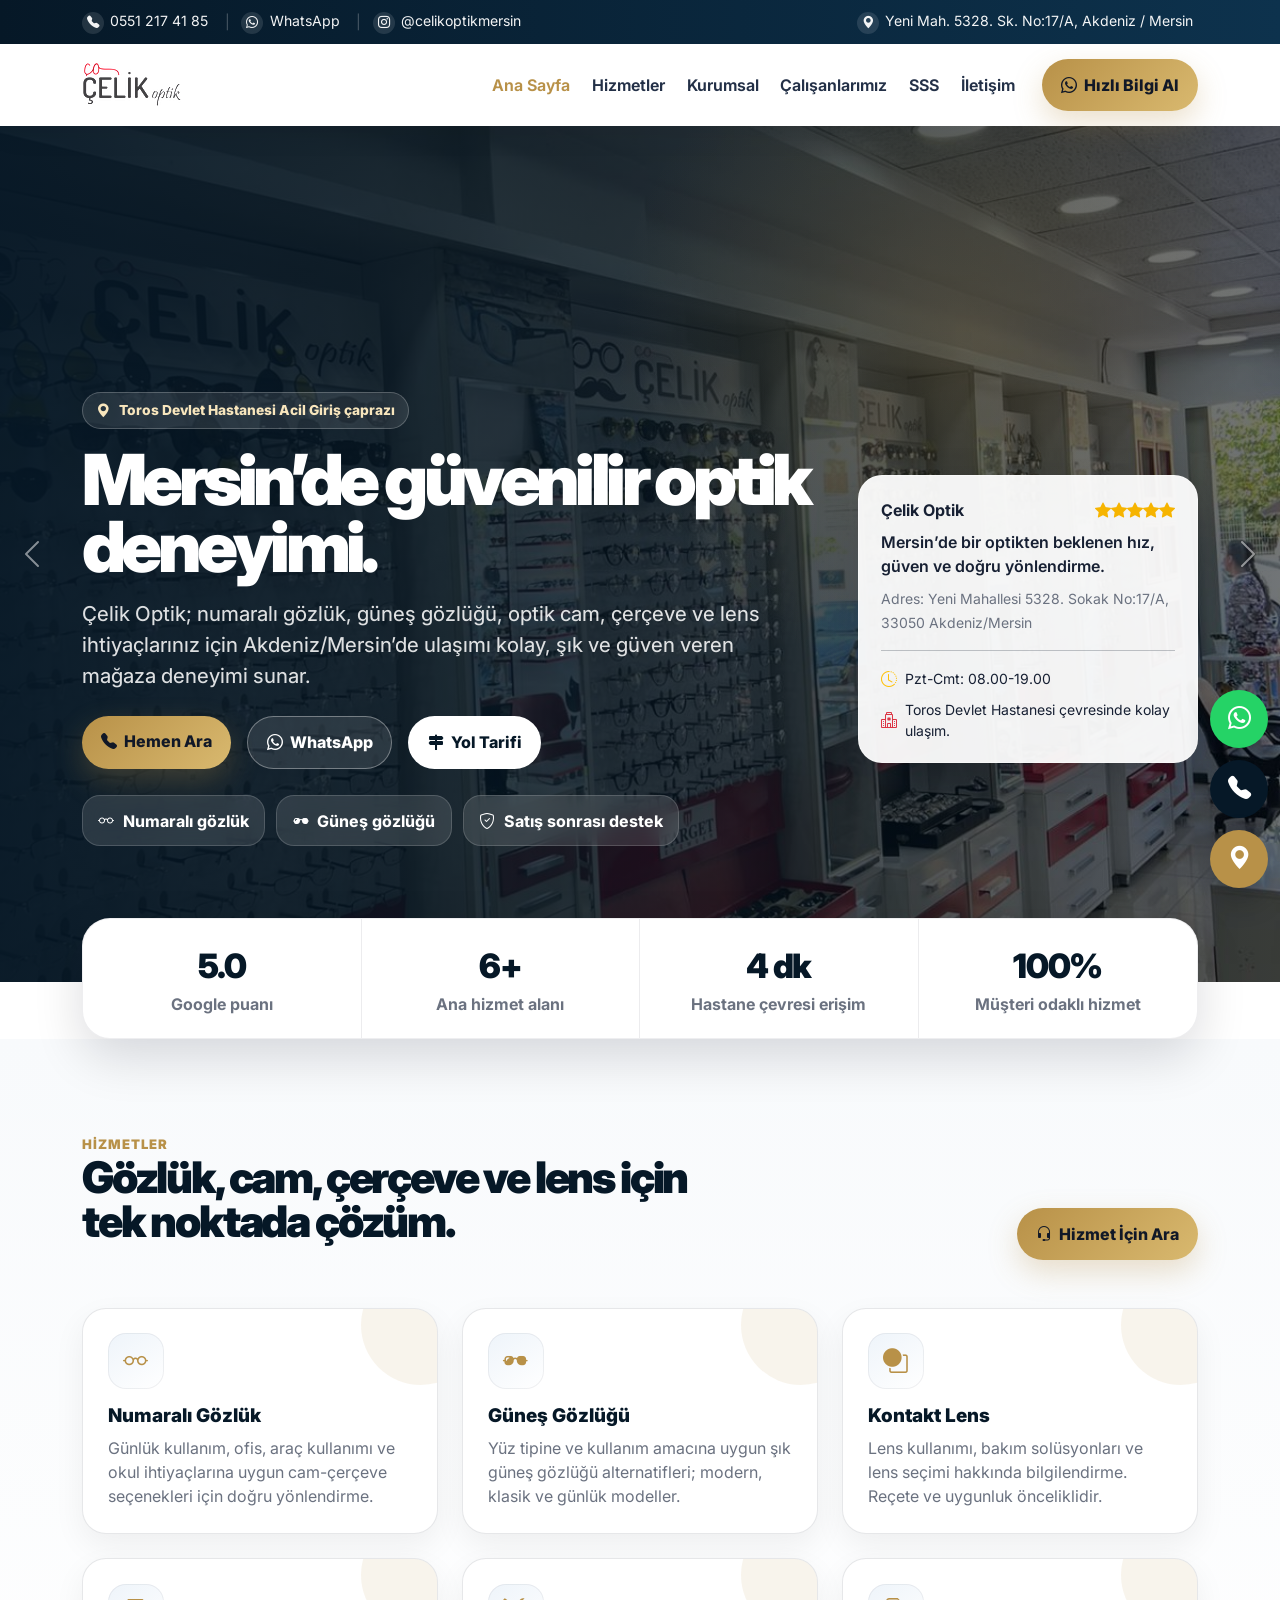
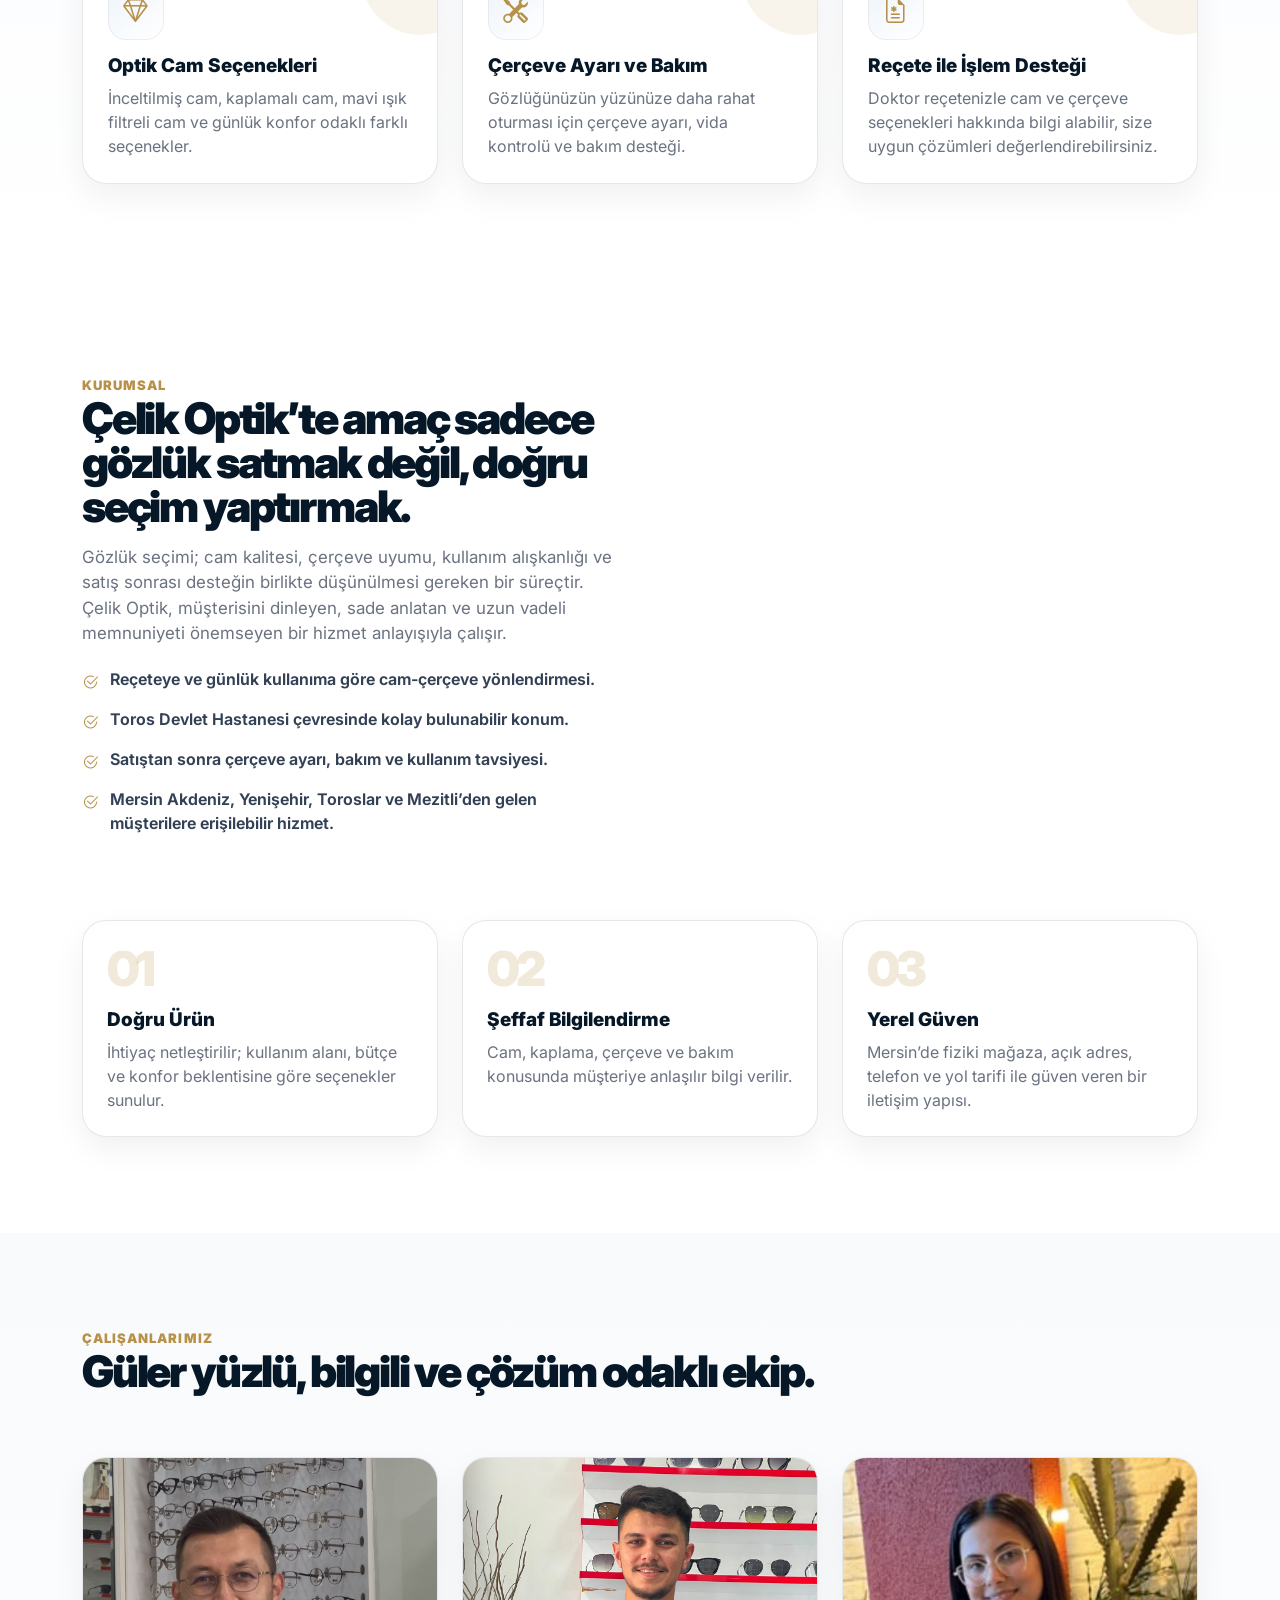
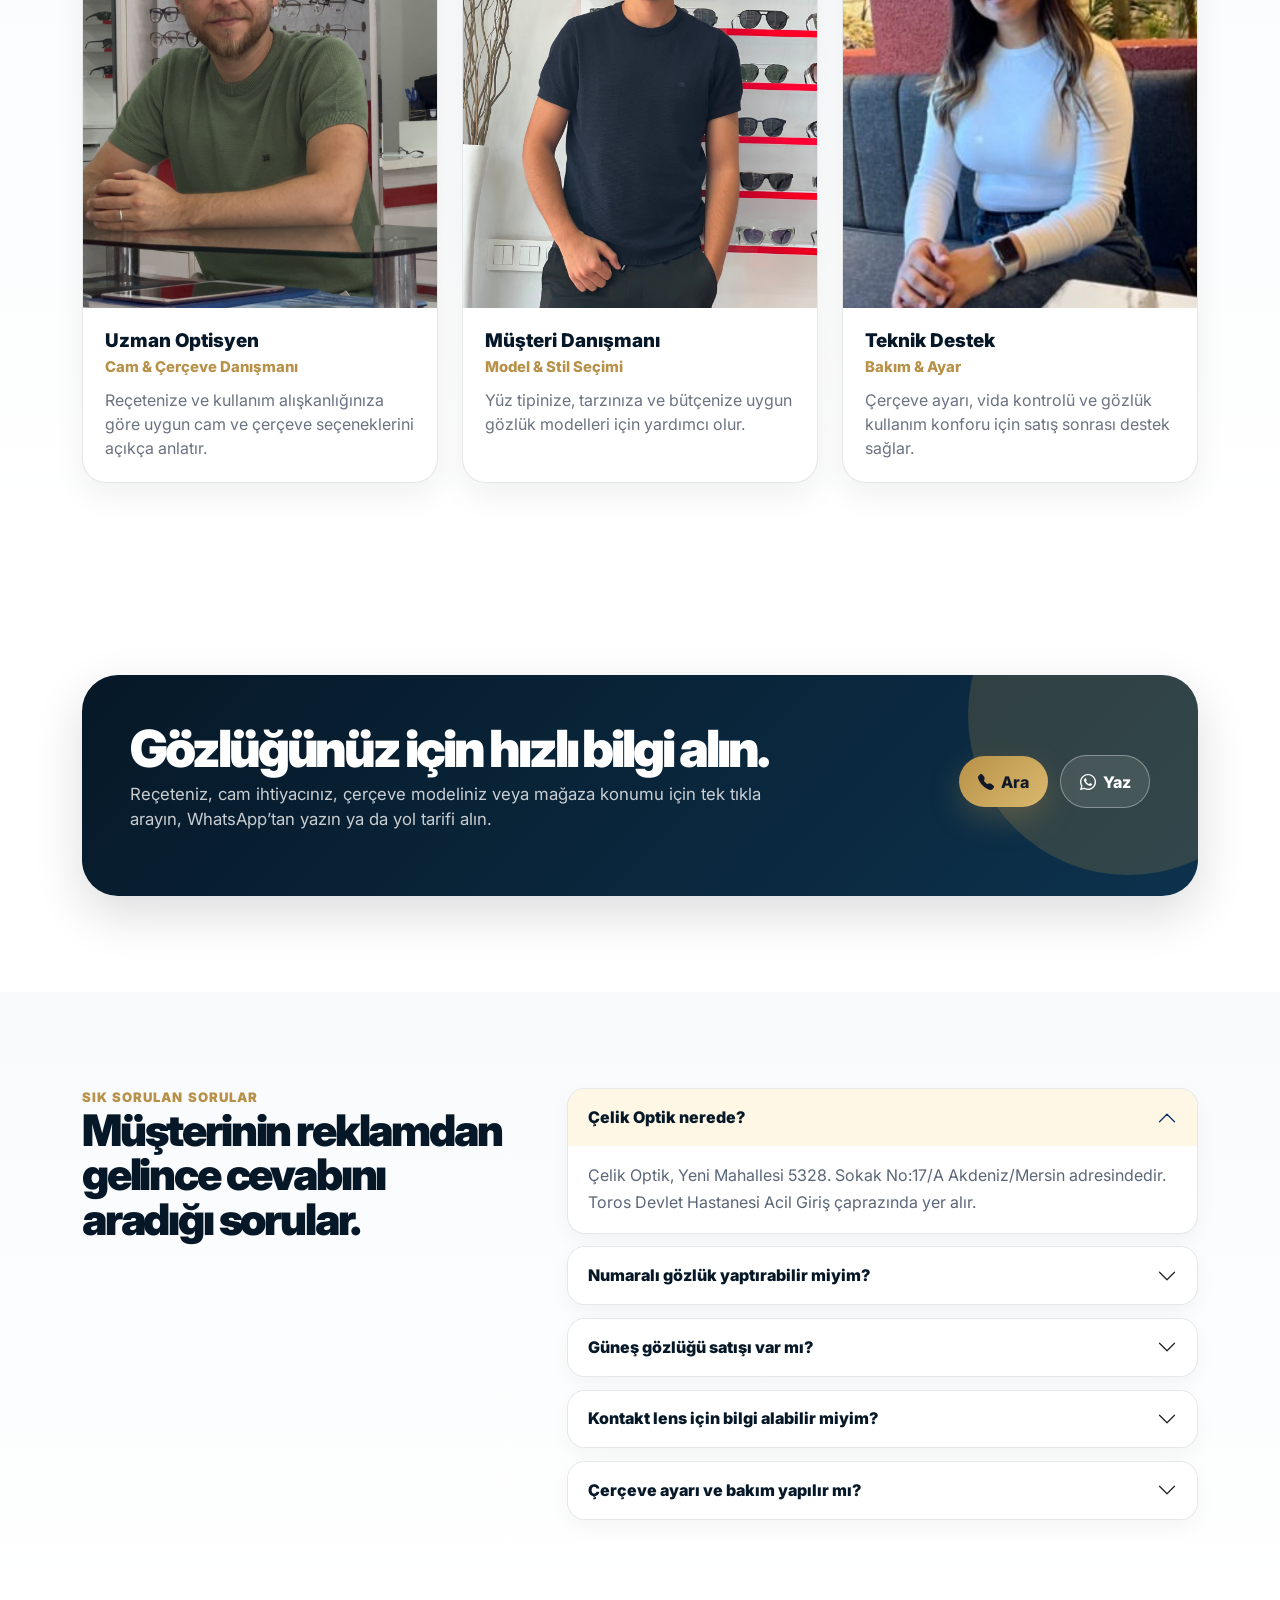
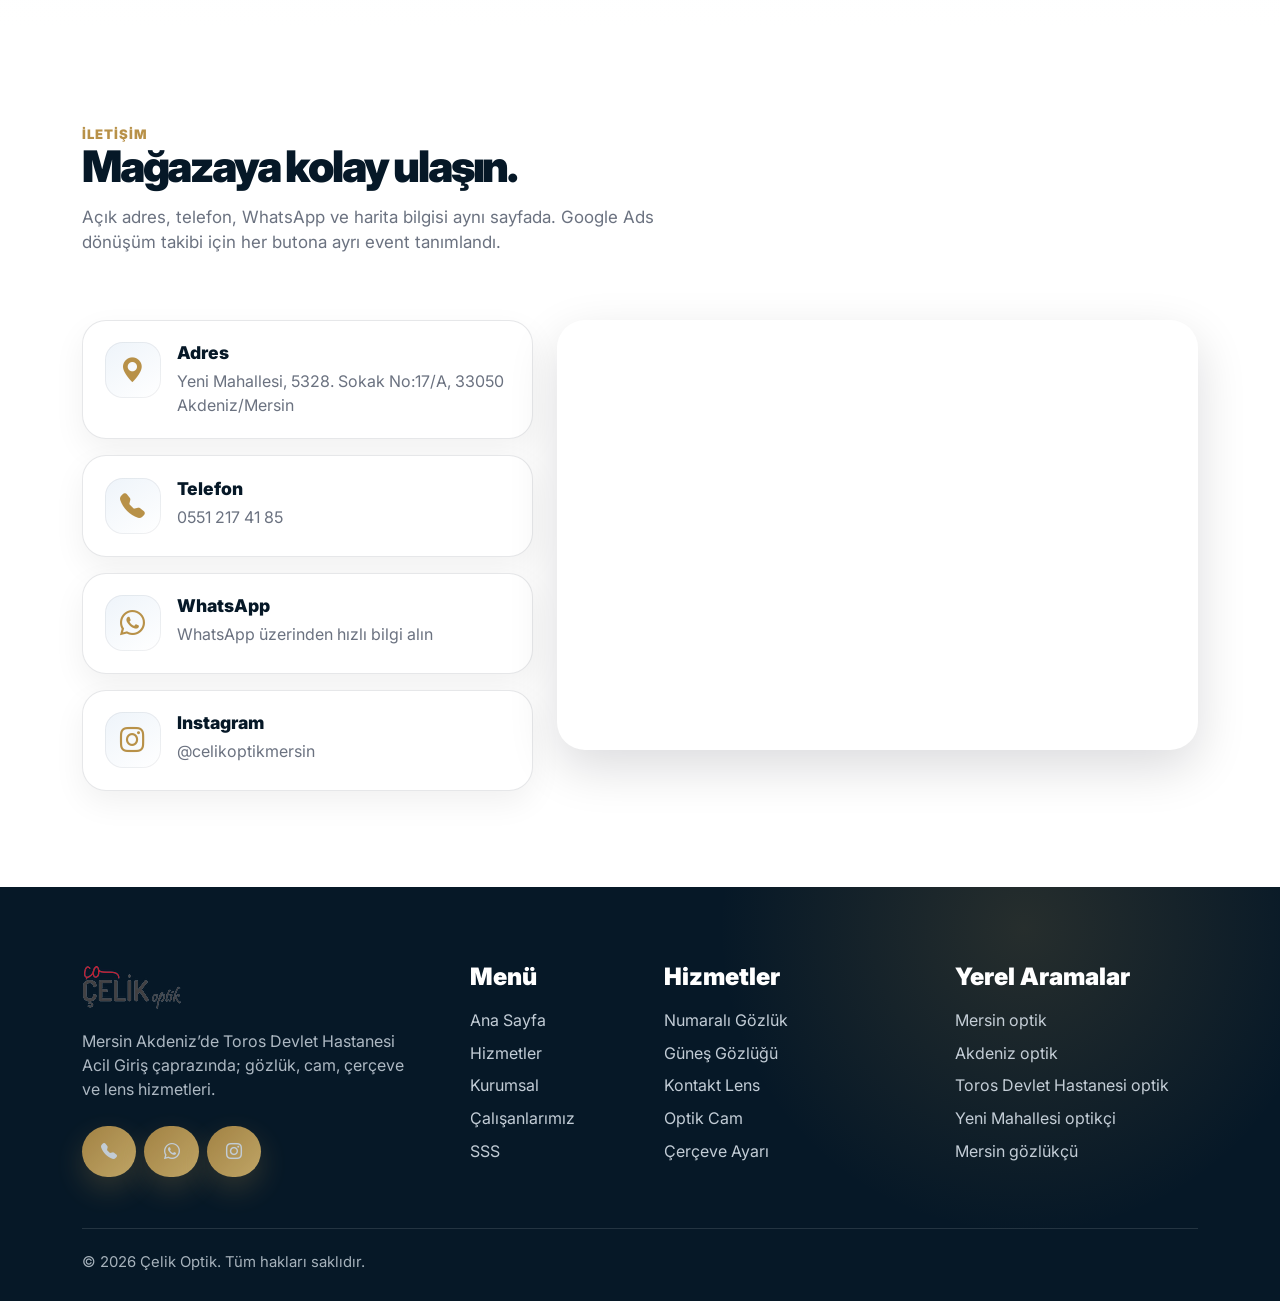
==== commit a1c4438a: "Update index.html" ====
--- a/index.html
+++ b/index.html
@@ -51,7 +51,7 @@
     "name": "Çelik Optik",
     "image": "https://www.celikoptikmersin.com/assets/img/1 (1).jpeg",
     "url": "https://www.celikoptikmersin.com/",
-    "telephone": "+90 324 231 13 63",
+    "telephone": "905512174185",
     "priceRange": "₺₺",
     "description": "Mersin Akdeniz Yeni Mahallesi'nde, Toros Devlet Hastanesi Acil Giriş çaprazında optik gözlük, cam, çerçeve ve lens hizmetleri sunan optik mağazası.",
     "address": {
@@ -103,8 +103,8 @@
   <div class="top-strip">
     <div class="container d-flex align-items-center justify-content-between gap-2 flex-wrap">
       <div class="d-flex align-items-center flex-wrap justify-content-center">
-        <a href="tel:+05512174185" data-track="phone_top"><span class="top-icon"><i
-              class="bi bi-telephone-fill"></i></span>0324 231 13 63</a>
+        <a href="tel:+905512174185" data-track="phone_top"><span class="top-icon"><i
+              class="bi bi-telephone-fill"></i></span>0551 217 41 85</a>
         <span class="sep desktop-only">|</span>
         <a href="#" data-whatsapp data-whatsapp-number="905000000000" data-track="whatsapp_top"><span
             class="top-icon"><i class="bi bi-whatsapp"></i></span>WhatsApp</a>
@@ -189,7 +189,7 @@
             <p class="lead">Çelik Optik; numaralı gözlük, güneş gözlüğü, optik cam, çerçeve ve lens ihtiyaçlarınız için
               Akdeniz/Mersin’de ulaşımı kolay, şık ve güven veren mağaza deneyimi sunar.</p>
             <div class="d-flex flex-wrap gap-3 mt-4">
-              <a class="btn btn-gold" href="tel:+05512174185" data-track="phone_hero"><i
+              <a class="btn btn-gold" href="tel:+905512174185" data-track="phone_hero"><i
                   class="bi bi-telephone-fill me-1"></i> Hemen Ara</a>
               <a class="btn btn-outline-dark-soft" href="#" data-whatsapp data-whatsapp-number="905000000000"
                 data-track="whatsapp_hero"><i class="bi bi-whatsapp me-1"></i> WhatsApp</a>
@@ -259,7 +259,7 @@
     
           </div>
           <div class="col-lg-5 text-lg-end reveal">
-            <a class="btn btn-gold" href="tel:+05512174185" data-track="phone_services"><i
+            <a class="btn btn-gold" href="tel:+905512174185" data-track="phone_services"><i
                 class="bi bi-headset me-1"></i> Hizmet İçin Ara</a>
           </div>
         </div>
@@ -509,7 +509,7 @@
                   <div class="icon-box flex-shrink-0"><i class="bi bi-telephone-fill"></i></div>
                   <div>
                     <h3>Telefon</h3>
-                    <p><a href="tel:+905512174185" data-track="phone_contact">0324 231 13 63</a></p>
+                    <p><a href="tel:+905512174185" data-track="phone_contact">0551 217 41 85</a></p>
                   </div>
                 </div>
               </div>
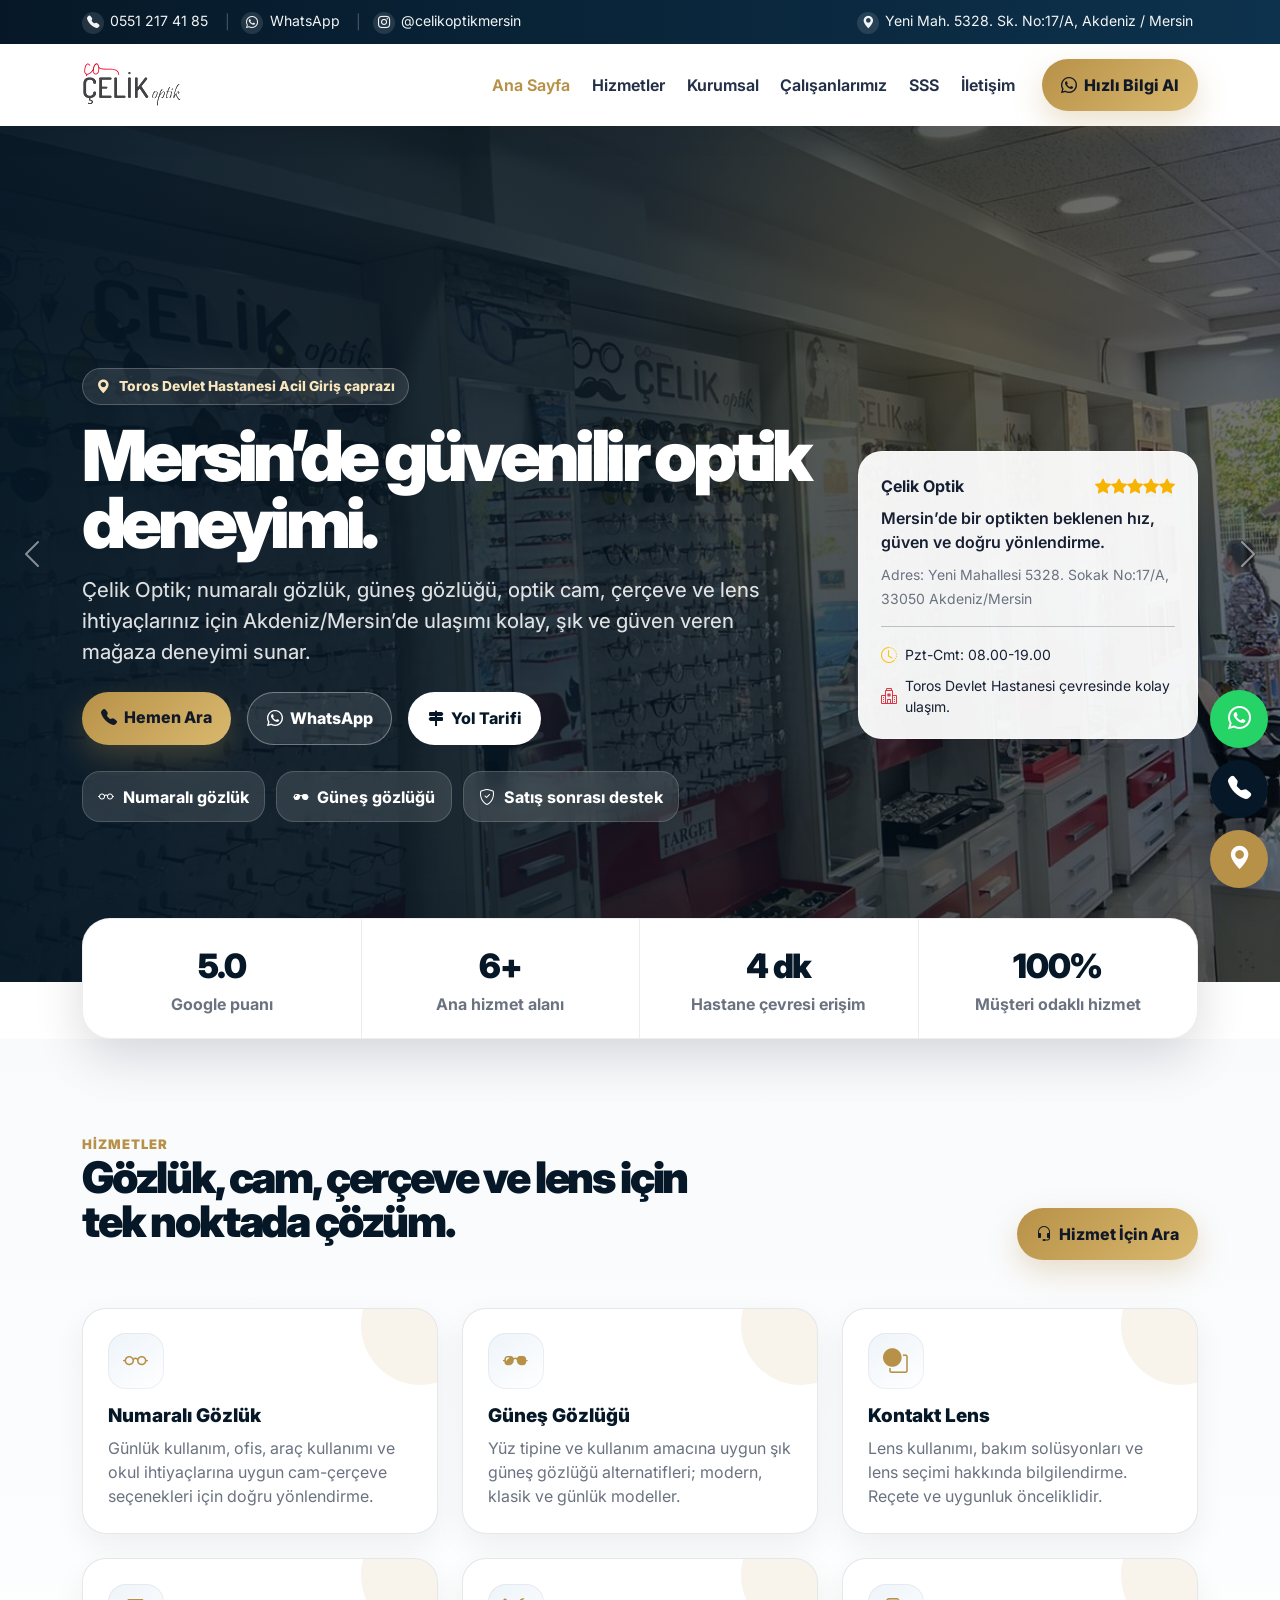
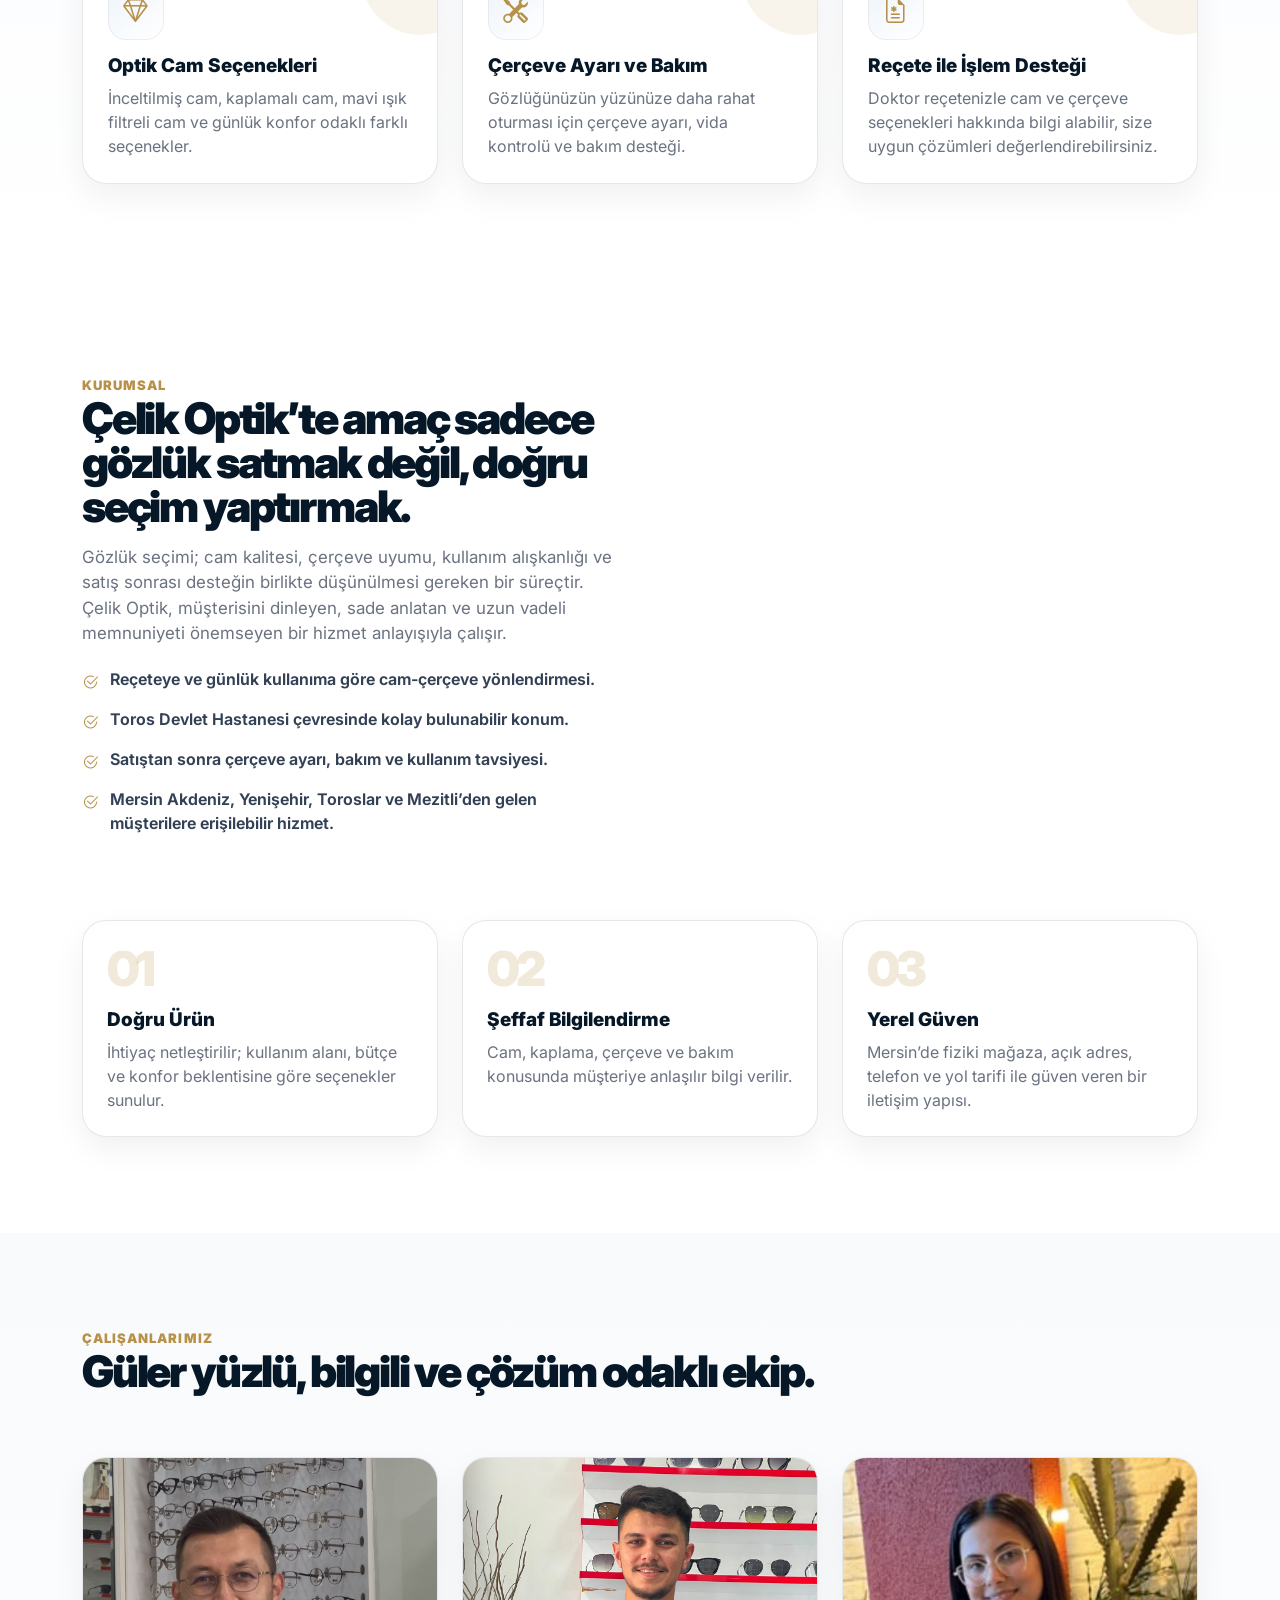
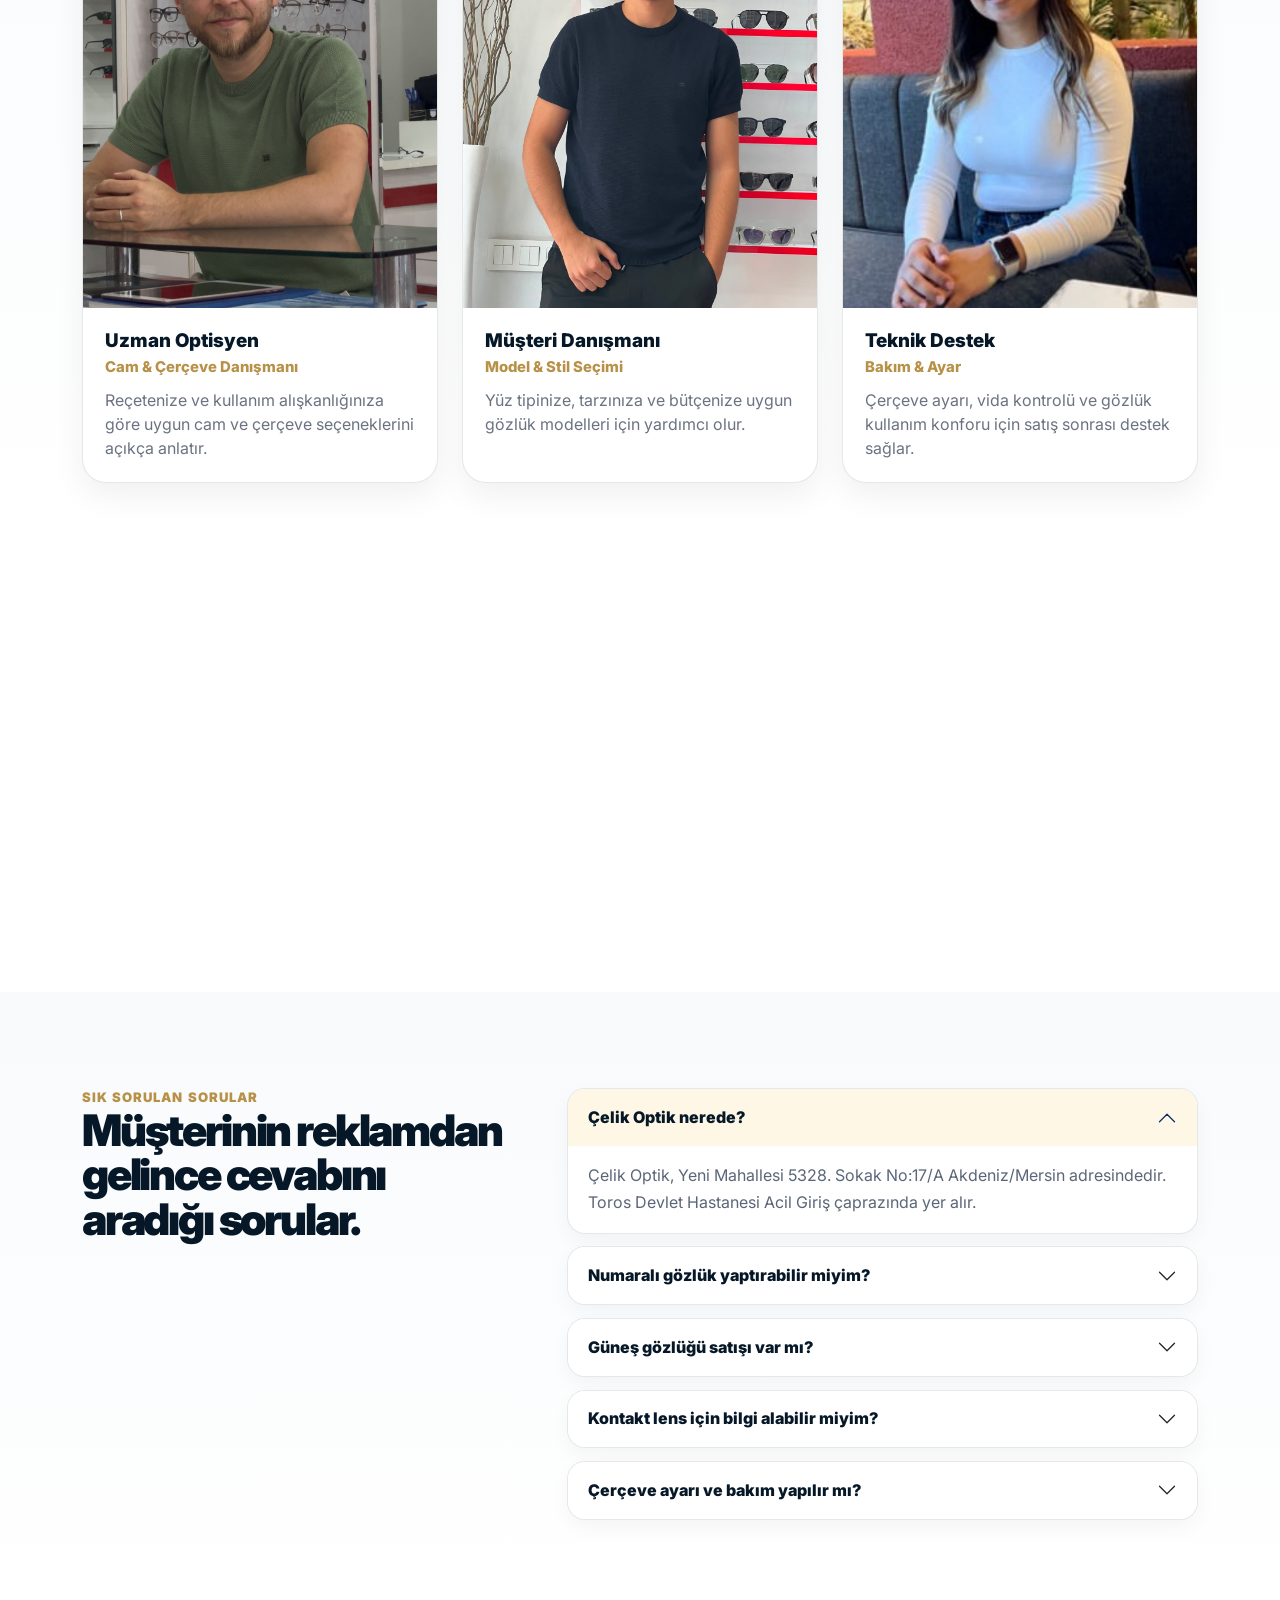
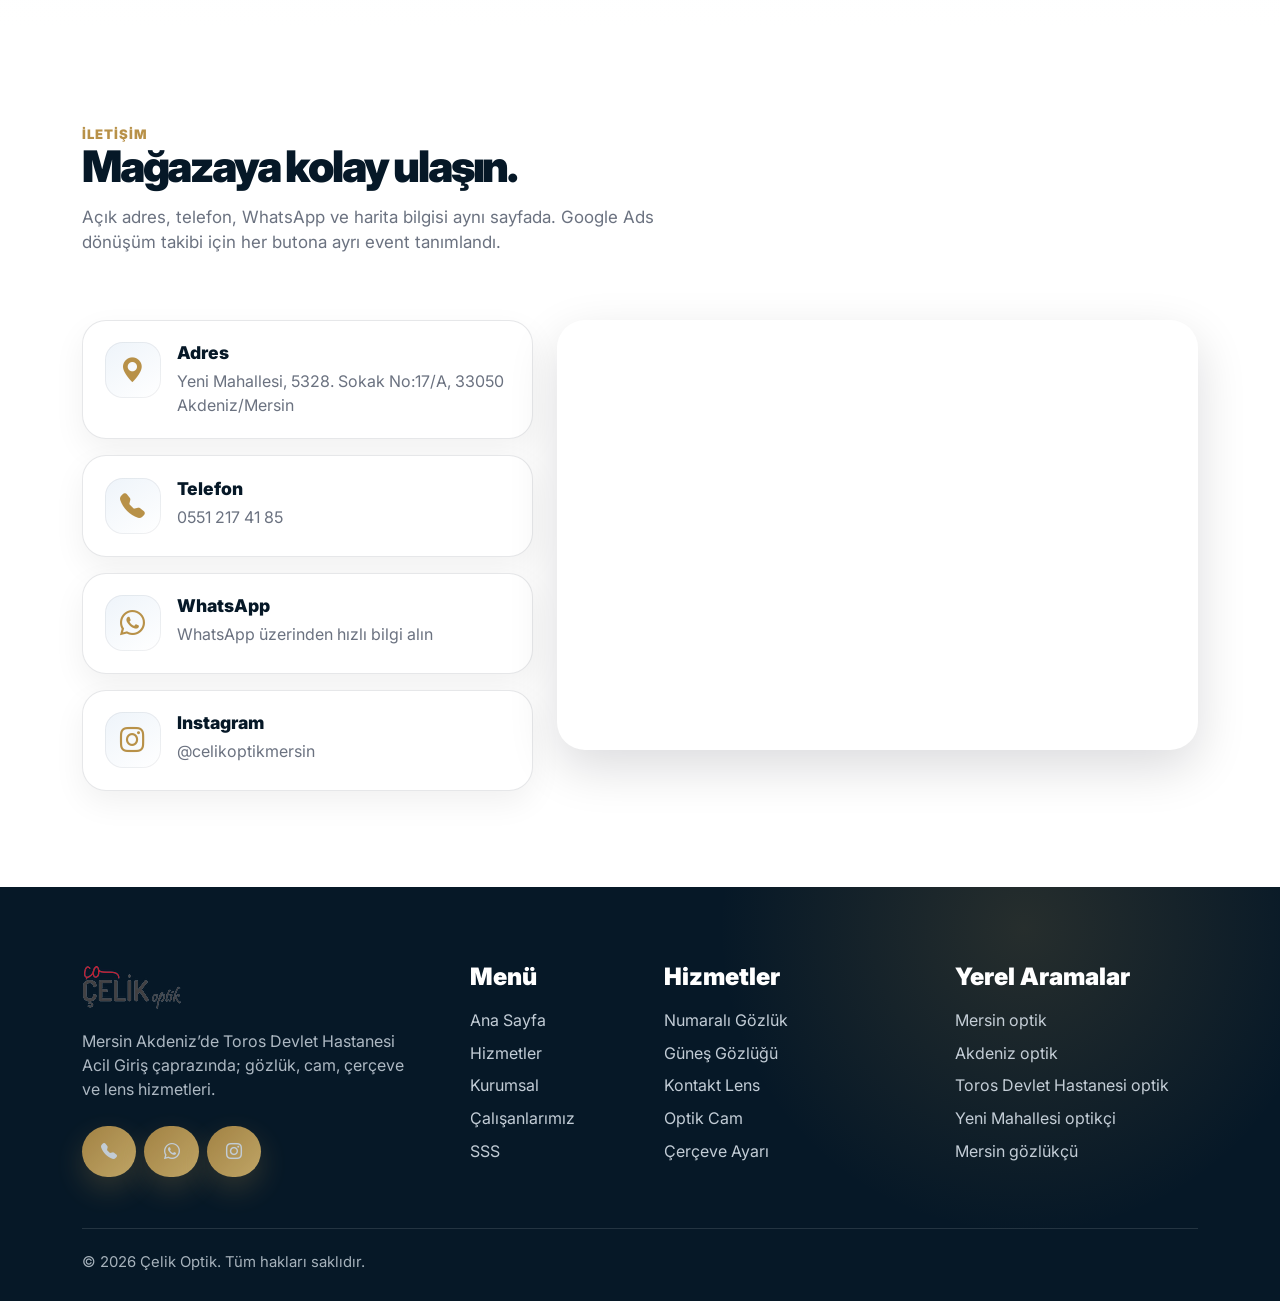
==== commit 19154997: "sdf" ====
--- a/index.html
+++ b/index.html
@@ -182,7 +182,7 @@
 
     <div class="hero-content">
       <div class="container">
-        <div class="row align-items-center mt-5 mb-5 g-5">
+        <div class="row align-items-center g-5 alt">
           <div class="col-lg-8">
             <span class="eyebrow"><i class="bi bi-geo-alt-fill"></i> Toros Devlet Hastanesi Acil Giriş çaprazı</span>
             <h1>Mersin’de güvenilir optik deneyimi.</h1>
--- a/assets/css/style.css
+++ b/assets/css/style.css
@@ -950,12 +950,12 @@
 
   .hero .carousel-item {
   
-    height: auto;
+    height: 900px;
   }
 
   .hero-content {
     position: absolute;
-    padding-top: 24px;
+    padding-top: 124px;
   }
 
   .hero h1 {
@@ -1079,3 +1079,7 @@
     font-size: 1.12rem;
   }
 }
+ 
+.alt {
+  height: auto;
+}
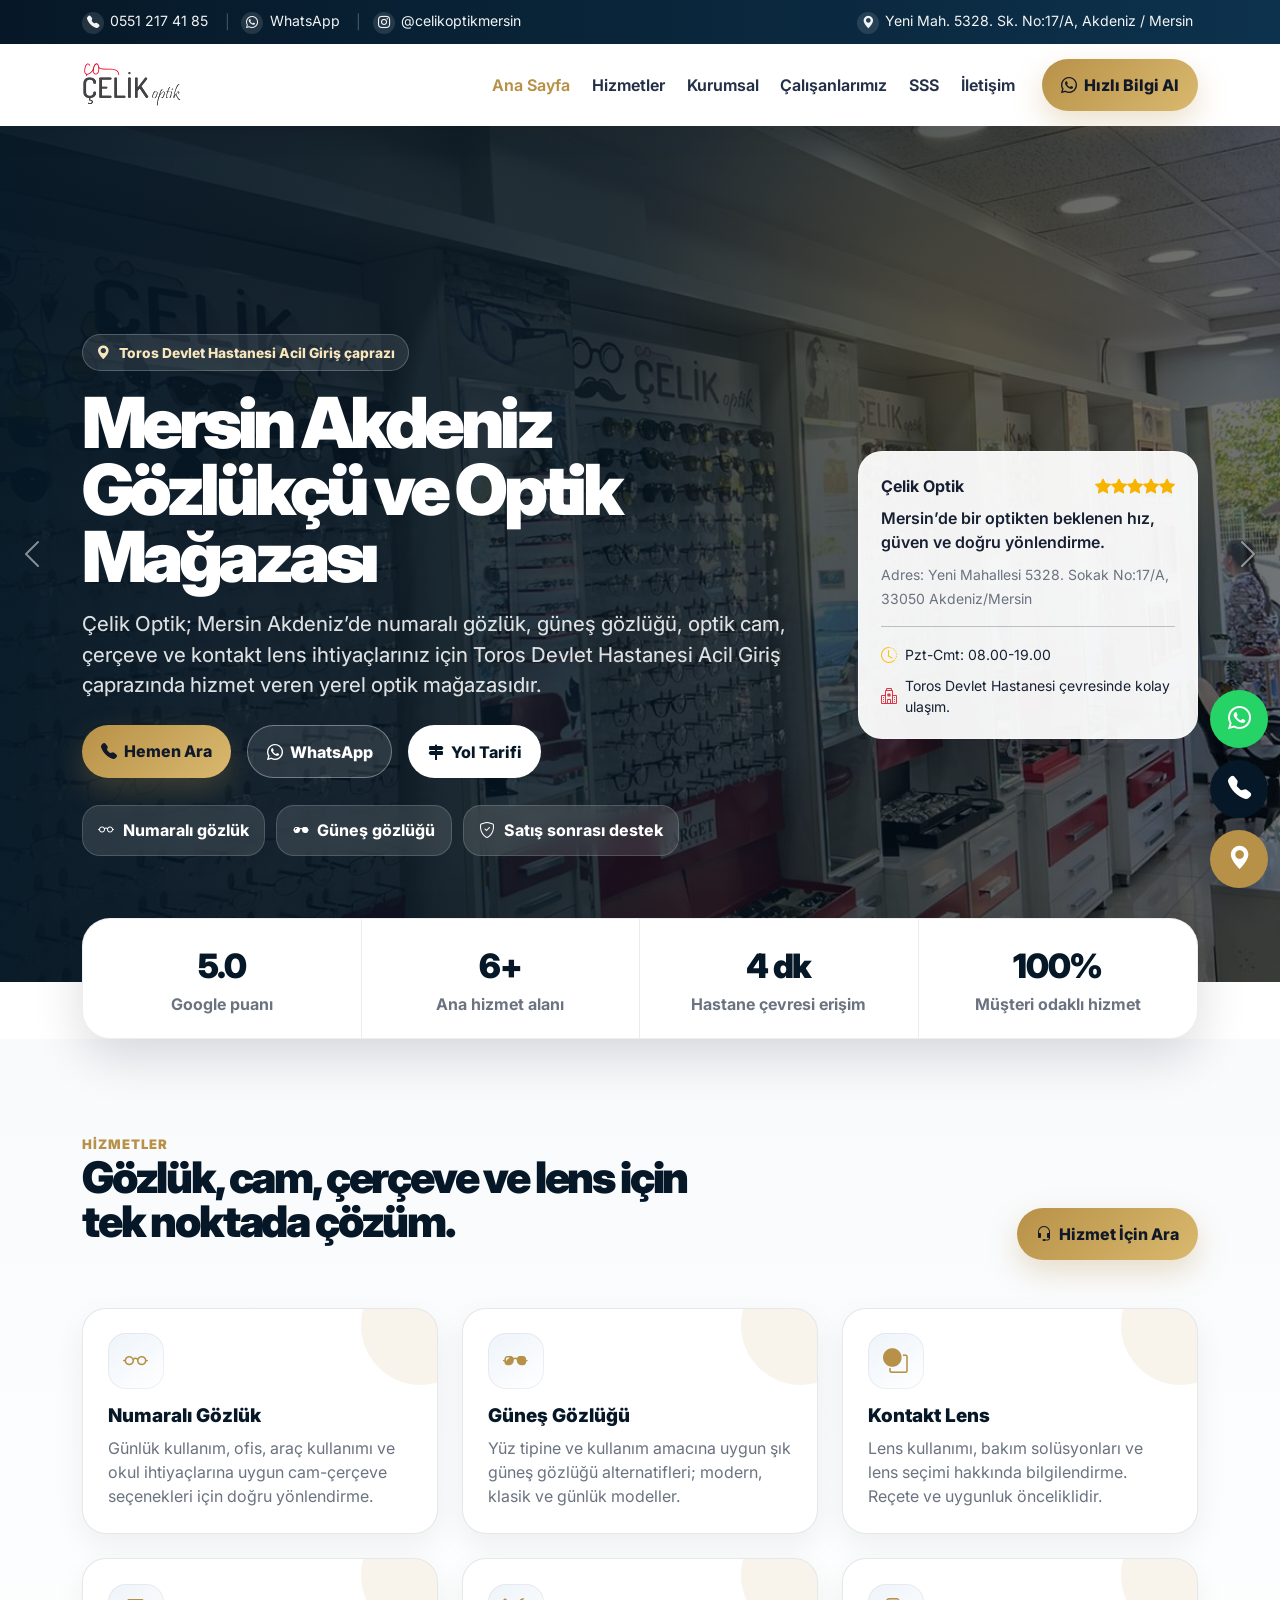
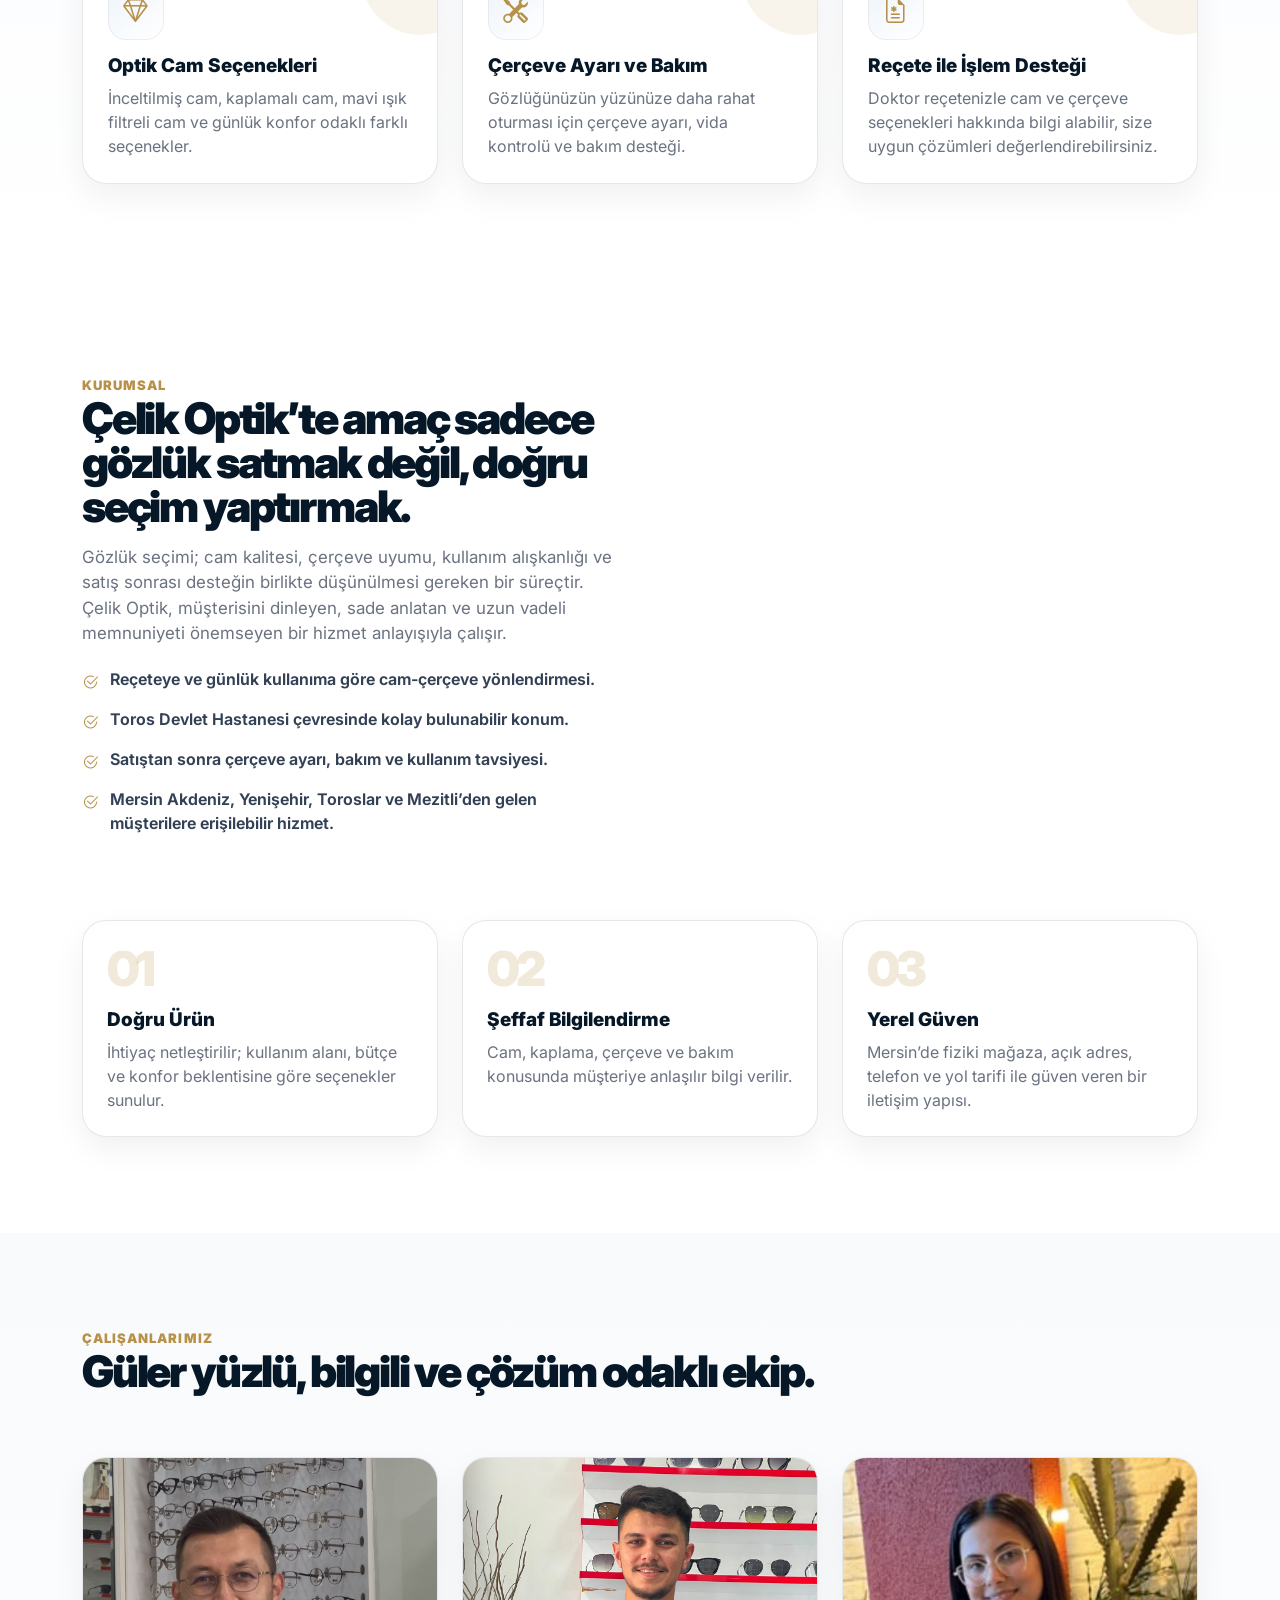
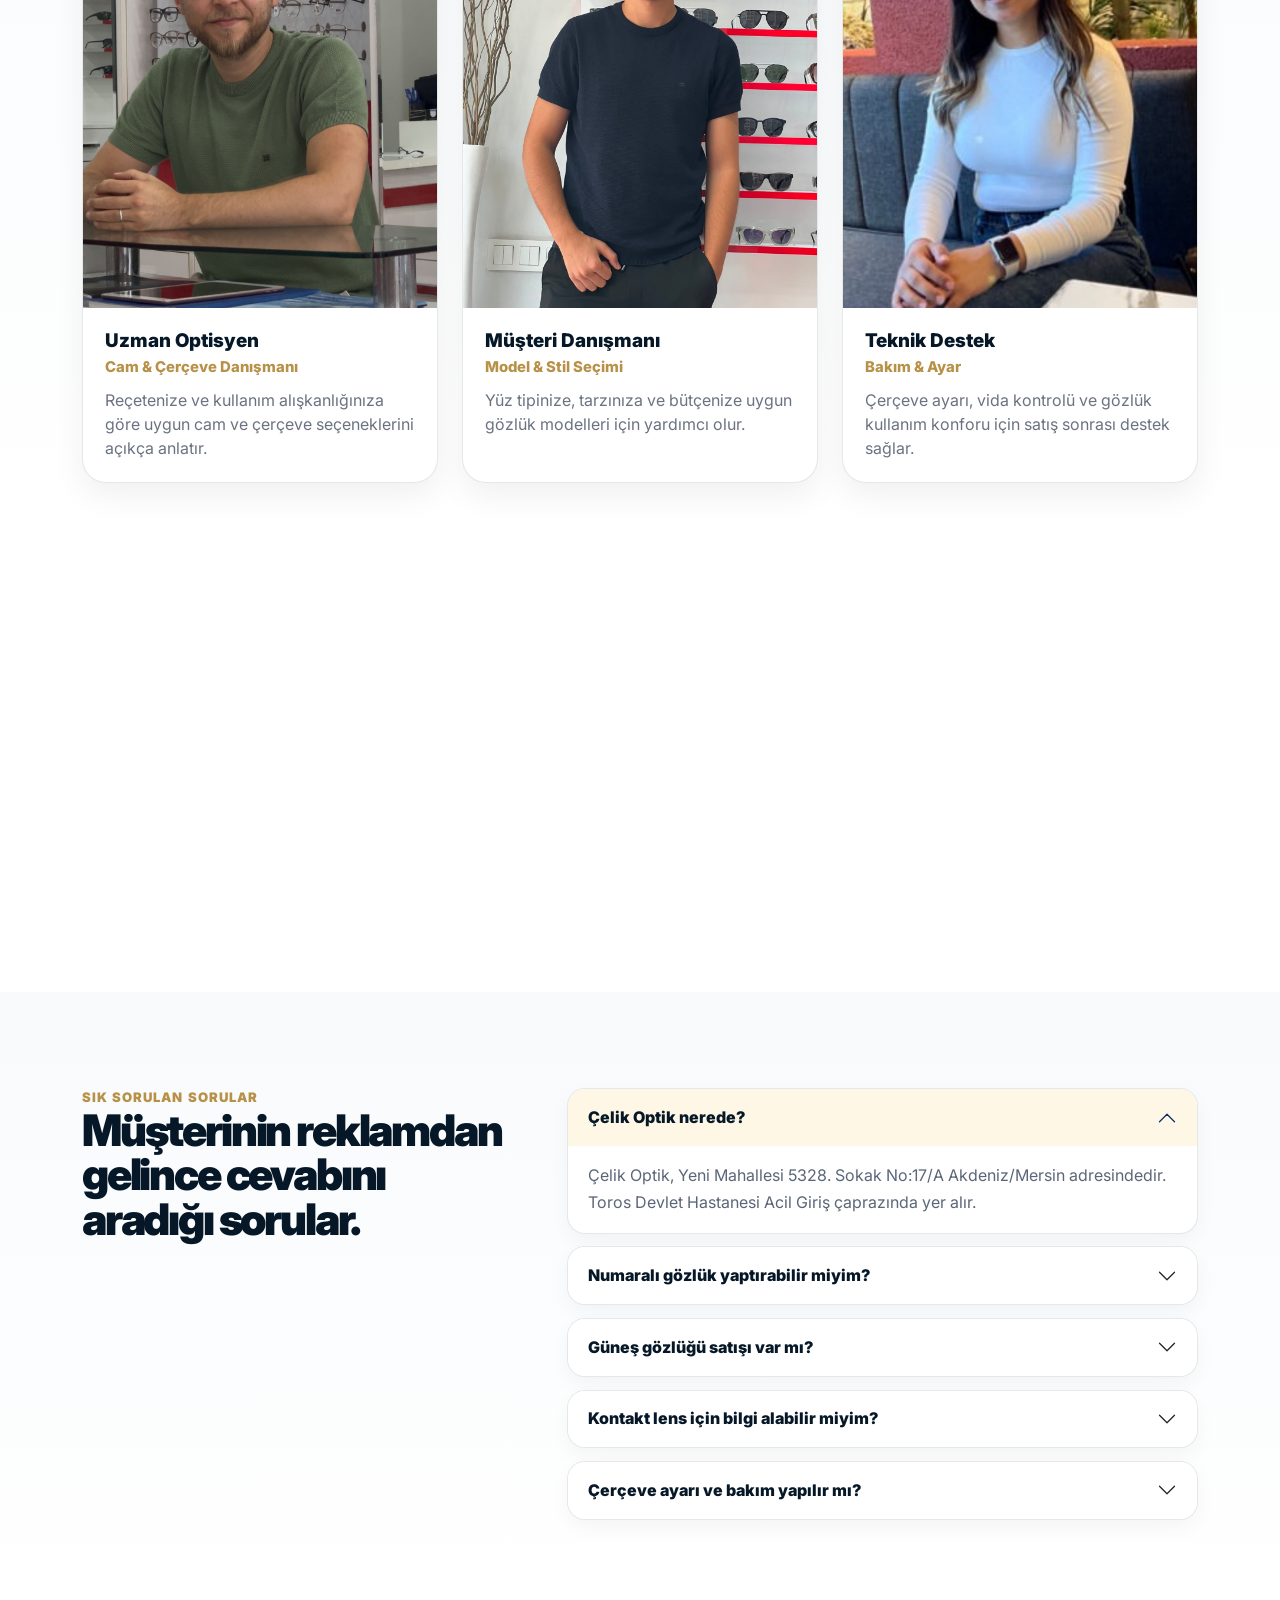
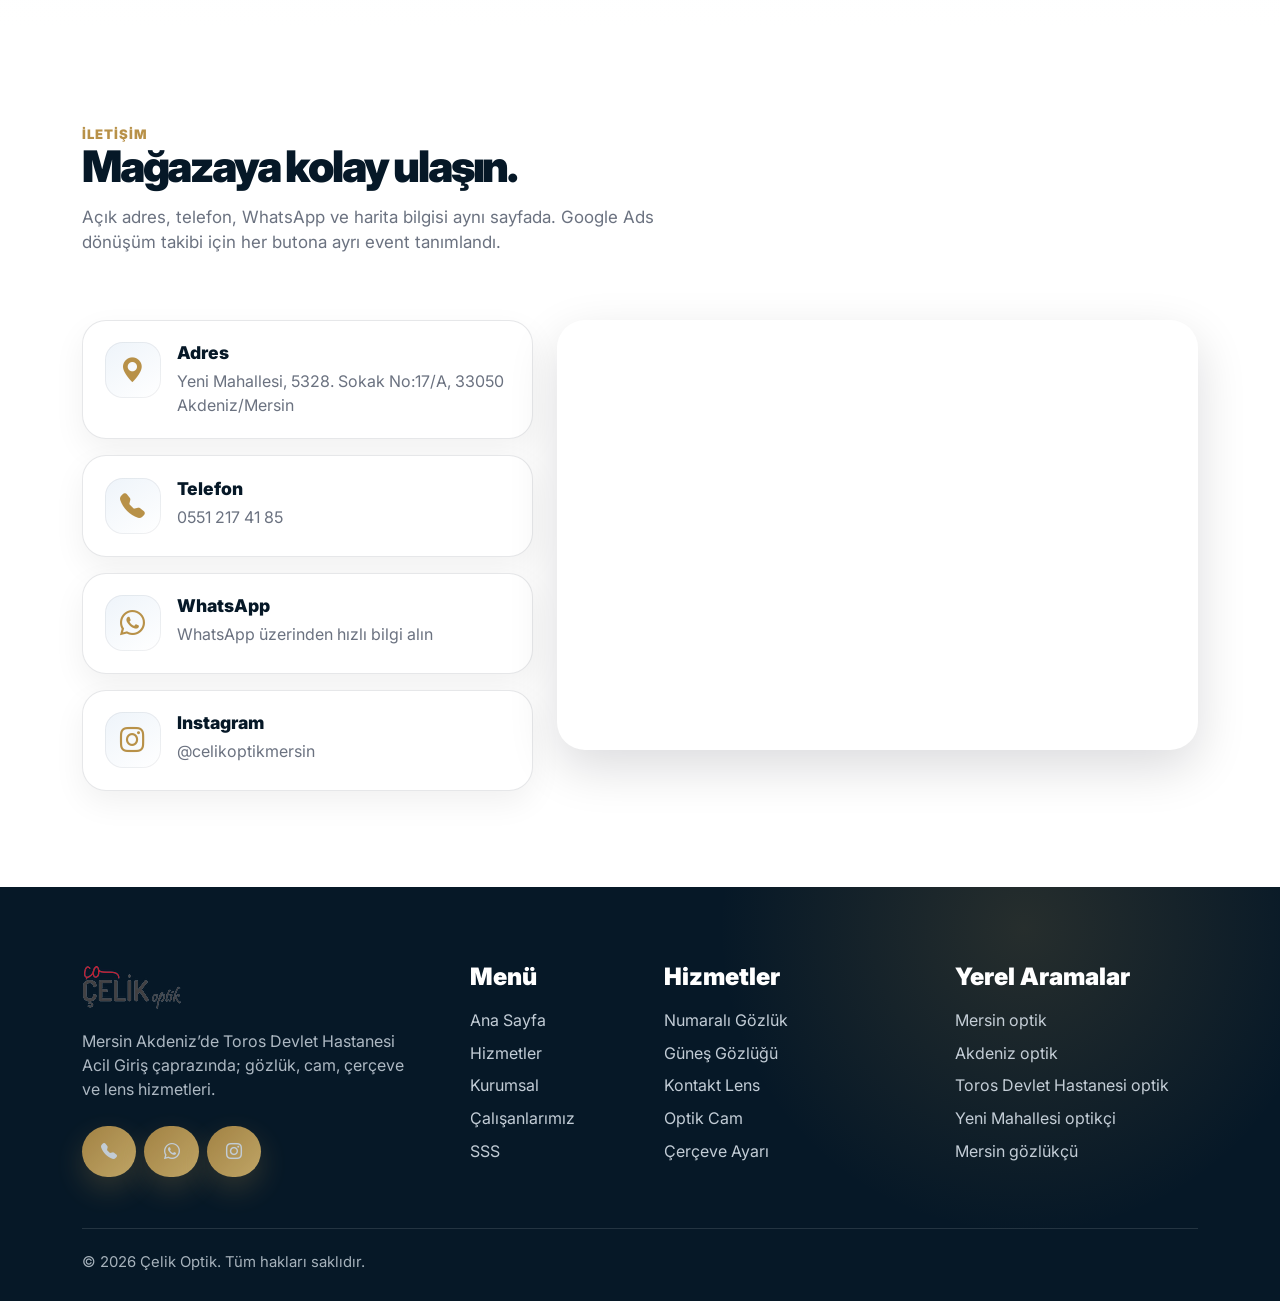
==== commit d31025d9: "Update index.html" ====
--- a/index.html
+++ b/index.html
@@ -5,14 +5,20 @@
   <meta charset="utf-8">
   <meta name="viewport" content="width=device-width, initial-scale=1">
 
-  <title>Çelik Optik Mersin | Akdeniz Optik, Gözlük, Lens ve Cam Hizmetleri</title>
+  <title>Çelik Optik Mersin | Mersin Gözlükçü, Optik, Lens ve Gözlük Camı</title>
   <meta name="description"
-    content="Çelik Optik Mersin Akdeniz'de Toros Devlet Hastanesi Acil Giriş çaprazında; numaralı gözlük, güneş gözlüğü, kontakt lens, optik cam ve çerçeve hizmetleri sunar.">
+    content="Mersin Akdeniz’de gözlükçü ve optik mağazası arayanlar için Çelik Optik; numaralı gözlük, güneş gözlüğü, kontakt lens, optik cam ve çerçeve hizmetleri sunar. Toros Devlet Hastanesi Acil Giriş çaprazındayız.">
   <meta name="robots" content="index, follow, max-image-preview:large">
   <meta name="author" content="Çelik Optik">
   <meta name="theme-color" content="#061827">
   <link rel="canonical" href="https://www.celikoptikmersin.com/">
-
+  <link rel="canonical" href="https://www.celikoptikmersin.com/">
+
+  <!-- BURAYA EKLE -->
+  <link rel="icon" href="/favicon.ico" sizes="any">
+  <link rel="icon" type="image/png" sizes="48x48" href="/assets/img/celik-optik-logo-100x50-transparent.png">
+  <link rel="icon" type="image/png" sizes="192x192" href="/assets/img/celik-optik-logo-100x50-transparent.png">
+  <link rel="apple-touch-icon" href="/assets/img/celik-optik-logo-100x50-transparent.png">
   <!-- Open Graph -->
   <meta property="og:locale" content="tr_TR">
   <meta property="og:type" content="website">
@@ -44,59 +50,152 @@
   -->
 
   <!-- Local SEO / GEO için JSON-LD: işletme bilgileri sayfadaki bilgilerle aynı olmalı. -->
-  <script type="application/ld+json">
-  {
-    "@context": "https://schema.org",
-    "@type": ["Optician", "LocalBusiness"],
-    "name": "Çelik Optik",
-    "image": "https://www.celikoptikmersin.com/assets/img/1 (1).jpeg",
-    "url": "https://www.celikoptikmersin.com/",
-    "telephone": "905512174185",
-    "priceRange": "₺₺",
-    "description": "Mersin Akdeniz Yeni Mahallesi'nde, Toros Devlet Hastanesi Acil Giriş çaprazında optik gözlük, cam, çerçeve ve lens hizmetleri sunan optik mağazası.",
-    "address": {
-      "@type": "PostalAddress",
-      "streetAddress": "Yeni Mahallesi, 5328. Sokak No:17/A",
-      "addressLocality": "Akdeniz",
-      "addressRegion": "Mersin",
-      "postalCode": "33050",
-      "addressCountry": "TR"
-    },
-    "areaServed": [
-      {"@type":"City", "name":"Mersin"},
-      {"@type":"AdministrativeArea", "name":"Akdeniz"},
-      {"@type":"AdministrativeArea", "name":"Yenişehir"},
-      {"@type":"AdministrativeArea", "name":"Toroslar"},
-      {"@type":"AdministrativeArea", "name":"Mezitli"}
-    ],
-    "hasMap": "https://www.google.com/maps/search/?api=1&query=%C3%87elik%20Optik%20Yeni%205328.%20Sk.%20No%3A17%2FA%20Akdeniz%20Mersin",
-    "sameAs": [
-      "https://www.instagram.com/celikoptikmersin/",
-      "https://www.facebook.com/p/%C3%87elik-OPT%C4%B0K-100063346503615/"
-    ],
-    "openingHoursSpecification": [
-      {
-        "@type": "OpeningHoursSpecification",
-        "dayOfWeek": ["Monday", "Tuesday", "Wednesday", "Thursday", "Friday", "Saturday"],
-        "opens": "08:00",
-        "closes": "19:00"
+  <!-- Local SEO / GEO için JSON-LD -->
+<script type="application/ld+json">
+{
+  "@context": "https://schema.org",
+  "@type": ["Optician", "LocalBusiness"],
+  "@id": "https://www.celikoptikmersin.com/#localbusiness",
+  "name": "Çelik Optik",
+  "alternateName": [
+    "Çelik Optik Mersin",
+    "Çelik Optik Akdeniz",
+    "Mersin Gözlükçü",
+    "Akdeniz Optik"
+  ],
+  "url": "https://www.celikoptikmersin.com/",
+  "logo": "https://www.celikoptikmersin.com/assets/img/celik-optik-logo-100x50-transparent.png",
+  "image": [
+    "https://www.celikoptikmersin.com/assets/img/1%20(1).jpeg",
+    "https://www.celikoptikmersin.com/assets/img/1%20(2).jpeg",
+    "https://www.celikoptikmersin.com/assets/img/1%20(3).jpeg"
+  ],
+  "telephone": "+905512174185",
+  "priceRange": "₺₺",
+  "description": "Çelik Optik, Mersin Akdeniz Yeni Mahallesi'nde Toros Devlet Hastanesi Acil Giriş çaprazında hizmet veren yerel gözlükçü ve optik mağazasıdır. Numaralı gözlük, güneş gözlüğü, kontakt lens, optik cam, çerçeve ayarı ve gözlük bakım hizmetleri sunar.",
+  "address": {
+    "@type": "PostalAddress",
+    "streetAddress": "Yeni Mahallesi, 5328. Sokak No:17/A",
+    "addressLocality": "Akdeniz",
+    "addressRegion": "Mersin",
+    "postalCode": "33050",
+    "addressCountry": "TR"
+  },
+  "areaServed": [
+    {
+      "@type": "City",
+      "name": "Mersin"
+    },
+    {
+      "@type": "AdministrativeArea",
+      "name": "Akdeniz"
+    },
+    {
+      "@type": "AdministrativeArea",
+      "name": "Yenişehir"
+    },
+    {
+      "@type": "AdministrativeArea",
+      "name": "Toroslar"
+    },
+    {
+      "@type": "AdministrativeArea",
+      "name": "Mezitli"
+    }
+  ],
+  "hasMap": "https://www.google.com/maps/search/?api=1&query=%C3%87elik%20Optik%20Yeni%205328.%20Sk.%20No%3A17%2FA%20Akdeniz%20Mersin",
+  "sameAs": [
+    "https://www.instagram.com/celikoptikmersin/",
+    "https://www.facebook.com/p/%C3%87elik-OPT%C4%B0K-100063346503615/"
+  ],
+  "keywords": [
+    "Mersin gözlükçü",
+    "Akdeniz gözlükçü",
+    "Mersin optik",
+    "Akdeniz optik",
+    "en yakın gözlükçü",
+    "numaralı gözlük",
+    "güneş gözlüğü",
+    "kontakt lens",
+    "optik cam",
+    "gözlük çerçevesi"
+  ],
+  "openingHoursSpecification": [
+    {
+      "@type": "OpeningHoursSpecification",
+      "dayOfWeek": [
+        "Monday",
+        "Tuesday",
+        "Wednesday",
+        "Thursday",
+        "Friday",
+        "Saturday"
+      ],
+      "opens": "08:00",
+      "closes": "19:00"
+    }
+  ]
+}
+</script>
+
+<!-- Sık Sorulan Sorular Schema -->
+<script type="application/ld+json">
+{
+  "@context": "https://schema.org",
+  "@type": "FAQPage",
+  "@id": "https://www.celikoptikmersin.com/#faq",
+  "mainEntity": [
+    {
+      "@type": "Question",
+      "name": "Çelik Optik nerede?",
+      "acceptedAnswer": {
+        "@type": "Answer",
+        "text": "Çelik Optik, Yeni Mahallesi 5328. Sokak No:17/A Akdeniz/Mersin adresinde, Toros Devlet Hastanesi Acil Giriş çaprazında hizmet verir."
       }
-    ]
-  }
-  </script>
-
-  <script type="application/ld+json">
-  {
-    "@context":"https://schema.org",
-    "@type":"FAQPage",
-    "mainEntity":[
-      {"@type":"Question","name":"Çelik Optik nerede?","acceptedAnswer":{"@type":"Answer","text":"Çelik Optik, Yeni Mahallesi 5328. Sokak No:17/A Akdeniz/Mersin adresinde, Toros Devlet Hastanesi Acil Giriş çaprazında hizmet verir."}},
-      {"@type":"Question","name":"Numaralı gözlük camı ve çerçeve hizmeti var mı?","acceptedAnswer":{"@type":"Answer","text":"Evet. Reçetenize ve kullanım alışkanlığınıza uygun cam, çerçeve ve montaj seçenekleri için mağazadan bilgi alabilirsiniz."}},
-      {"@type":"Question","name":"Kontakt lens konusunda yardımcı oluyor musunuz?","acceptedAnswer":{"@type":"Answer","text":"Kontakt lens seçimi, kullanım bilgisi ve bakım ürünleri hakkında mağaza ekibinden destek alabilirsiniz. Lens kullanımı için doktor reçetesi ve uygunluk önemlidir."}},
-      {"@type":"Question","name":"Mağazaya yol tarifi nasıl alınır?","acceptedAnswer":{"@type":"Answer","text":"Web sitesindeki Yol Tarifi butonuna tıklayarak Google Haritalar üzerinden Çelik Optik konumuna ulaşabilirsiniz."}}
-    ]
-  }
-  </script>
+    },
+    {
+      "@type": "Question",
+      "name": "Mersin Akdeniz'de gözlükçü arıyorum, Çelik Optik'e gelebilir miyim?",
+      "acceptedAnswer": {
+        "@type": "Answer",
+        "text": "Evet. Çelik Optik, Mersin Akdeniz'de numaralı gözlük, güneş gözlüğü, optik cam, çerçeve ve kontakt lens hizmetleri sunan yerel optik mağazasıdır."
+      }
+    },
+    {
+      "@type": "Question",
+      "name": "Numaralı gözlük camı ve çerçeve hizmeti var mı?",
+      "acceptedAnswer": {
+        "@type": "Answer",
+        "text": "Evet. Doktor reçetenize ve kullanım alışkanlığınıza uygun optik cam, çerçeve ve montaj seçenekleri için mağazadan bilgi alabilirsiniz."
+      }
+    },
+    {
+      "@type": "Question",
+      "name": "Kontakt lens konusunda yardımcı oluyor musunuz?",
+      "acceptedAnswer": {
+        "@type": "Answer",
+        "text": "Kontakt lens seçimi, lens kullanımı ve bakım solüsyonu hakkında mağaza ekibinden destek alabilirsiniz. Lens kullanımı için doktor reçetesi ve uygunluk önemlidir."
+      }
+    },
+    {
+      "@type": "Question",
+      "name": "Güneş gözlüğü satışı var mı?",
+      "acceptedAnswer": {
+        "@type": "Answer",
+        "text": "Evet. Çelik Optik'te günlük kullanım, araç kullanımı ve stil beklentinize uygun güneş gözlüğü modelleri hakkında bilgi alabilirsiniz."
+      }
+    },
+    {
+      "@type": "Question",
+      "name": "Mağazaya yol tarifi nasıl alınır?",
+      "acceptedAnswer": {
+        "@type": "Answer",
+        "text": "Web sitesindeki Yol Tarifi butonuna tıklayarak Google Haritalar üzerinden Çelik Optik konumuna ulaşabilirsiniz."
+      }
+    }
+  ]
+}
+</script>
 </head>
 
 <body>
@@ -106,7 +205,7 @@
         <a href="tel:+905512174185" data-track="phone_top"><span class="top-icon"><i
               class="bi bi-telephone-fill"></i></span>0551 217 41 85</a>
         <span class="sep desktop-only">|</span>
-        <a href="#" data-whatsapp data-whatsapp-number="905000000000" data-track="whatsapp_top"><span
+        <a href="#" data-whatsapp data-whatsapp-number="905512174185" data-track="whatsapp_top"><span
             class="top-icon"><i class="bi bi-whatsapp"></i></span>WhatsApp</a>
         <span class="sep desktop-only">|</span>
         <a href="https://www.instagram.com/celikoptikmersin/" target="_blank" rel="noopener"
@@ -123,7 +222,7 @@
   <nav class="navbar navbar-expand-lg sticky-top">
     <div class="container">
       <a class="navbar-brand" href="#anasayfa" aria-label="Çelik Optik Ana Sayfa">
-<img src="assets/img/celik-optik-logo-100x50-transparent.png" alt="">
+        <img src="assets/img/celik-optik-logo-100x50-transparent.png" alt="">
       </a>
       <button class="navbar-toggler" type="button" data-bs-toggle="collapse" data-bs-target="#mainNavbar"
         aria-controls="mainNavbar" aria-expanded="false" aria-label="Menüyü Aç">
@@ -138,7 +237,7 @@
           <li class="nav-item"><a class="nav-link" href="#sss">SSS</a></li>
           <li class="nav-item"><a class="nav-link" href="#iletisim">İletişim</a></li>
           <li class="nav-item ms-lg-3 mt-3 mt-lg-0"><a class="btn btn-gold" href="#" data-whatsapp
-              data-whatsapp-number="905000000000" data-track="whatsapp_nav"><i class="bi bi-whatsapp me-1"></i> Hızlı
+              data-whatsapp-number="905512174185" data-track="whatsapp_nav"><i class="bi bi-whatsapp me-1"></i> Hızlı
               Bilgi Al</a></li>
         </ul>
       </div>
@@ -185,13 +284,15 @@
         <div class="row align-items-center g-5 alt">
           <div class="col-lg-8">
             <span class="eyebrow"><i class="bi bi-geo-alt-fill"></i> Toros Devlet Hastanesi Acil Giriş çaprazı</span>
-            <h1>Mersin’de güvenilir optik deneyimi.</h1>
-            <p class="lead">Çelik Optik; numaralı gözlük, güneş gözlüğü, optik cam, çerçeve ve lens ihtiyaçlarınız için
-              Akdeniz/Mersin’de ulaşımı kolay, şık ve güven veren mağaza deneyimi sunar.</p>
+            <h1>Mersin Akdeniz Gözlükçü ve Optik Mağazası</h1>
+            <p class="lead">
+              Çelik Optik; Mersin Akdeniz’de numaralı gözlük, güneş gözlüğü, optik cam, çerçeve ve kontakt lens
+              ihtiyaçlarınız için Toros Devlet Hastanesi Acil Giriş çaprazında hizmet veren yerel optik mağazasıdır.
+            </p>
             <div class="d-flex flex-wrap gap-3 mt-4">
               <a class="btn btn-gold" href="tel:+905512174185" data-track="phone_hero"><i
                   class="bi bi-telephone-fill me-1"></i> Hemen Ara</a>
-              <a class="btn btn-outline-dark-soft" href="#" data-whatsapp data-whatsapp-number="905000000000"
+              <a class="btn btn-outline-dark-soft" href="#" data-whatsapp data-whatsapp-number="905512174185"
                 data-track="whatsapp_hero"><i class="bi bi-whatsapp me-1"></i> WhatsApp</a>
               <a class="btn btn-light-pill"
                 href="https://www.google.com/maps/search/?api=1&query=%C3%87elik%20Optik%20Yeni%205328.%20Sk.%20No%3A17%2FA%20Akdeniz%20Mersin"
@@ -256,7 +357,7 @@
           <div class="col-lg-7 reveal">
             <div class="section-kicker">Hizmetler</div>
             <h2 class="section-title">Gözlük, cam, çerçeve ve lens için tek noktada çözüm.</h2>
-    
+
           </div>
           <div class="col-lg-5 text-lg-end reveal">
             <a class="btn btn-gold" href="tel:+905512174185" data-track="phone_services"><i
@@ -393,8 +494,7 @@
           </div>
           <div class="col-md-4 reveal">
             <article class="staff-card">
-              <img src="assets/img/silan.jpeg" alt="Çelik Optik bakım ve montaj sorumlusu görseli"
-                loading="lazy">
+              <img src="assets/img/silan.jpeg" alt="Çelik Optik bakım ve montaj sorumlusu görseli" loading="lazy">
               <div class="staff-body">
                 <h3>Teknik Destek</h3>
                 <div class="staff-role">Bakım & Ayar</div>
@@ -418,7 +518,7 @@
             <div class="col-lg-4 text-lg-end mt-4 mt-lg-0">
               <a class="btn btn-gold me-2 mb-2" href="tel:+905512174185" data-track="phone_cta"><i
                   class="bi bi-telephone-fill me-1"></i> Ara</a>
-              <a class="btn btn-outline-dark-soft mb-2" href="#" data-whatsapp data-whatsapp-number="905000000000"
+              <a class="btn btn-outline-dark-soft mb-2" href="#" data-whatsapp data-whatsapp-number="905512174185"
                 data-track="whatsapp_cta"><i class="bi bi-whatsapp me-1"></i> Yaz</a>
             </div>
           </div>
@@ -518,7 +618,7 @@
                   <div class="icon-box flex-shrink-0"><i class="bi bi-whatsapp"></i></div>
                   <div>
                     <h3>WhatsApp</h3>
-                    <p><a href="#" data-whatsapp data-whatsapp-number="905000000000"
+                    <p><a href="#" data-whatsapp data-whatsapp-number="905512174185"
                         data-track="whatsapp_contact">WhatsApp üzerinden hızlı bilgi alın</a></p>
                   </div>
                 </div>
@@ -555,7 +655,7 @@
           <div class="d-flex gap-2">
             <a class="btn btn-gold" href="tel:+905512174185" data-track="phone_footer"><i
                 class="bi bi-telephone-fill"></i></a>
-            <a class="btn btn-gold" href="#" data-whatsapp data-whatsapp-number="905000000000"
+            <a class="btn btn-gold" href="#" data-whatsapp data-whatsapp-number="905512174185"
               data-track="whatsapp_footer"><i class="bi bi-whatsapp"></i></a>
             <a class="btn btn-gold" href="https://www.instagram.com/celikoptikmersin/" target="_blank" rel="noopener"
               data-track="instagram_footer"><i class="bi bi-instagram"></i></a>
@@ -593,7 +693,7 @@
   </footer>
 
   <div class="sticky-actions" aria-label="Hızlı iletişim butonları">
-    <a class="sticky-whatsapp" href="#" data-whatsapp data-whatsapp-number="905000000000" aria-label="WhatsApp"
+    <a class="sticky-whatsapp" href="#" data-whatsapp data-whatsapp-number="905512174185" aria-label="WhatsApp"
       data-track="whatsapp_sticky"><i class="bi bi-whatsapp"></i></a>
     <a class="sticky-phone" href="tel:+905512174185" aria-label="Telefon" data-track="phone_sticky"><i
         class="bi bi-telephone-fill"></i></a>
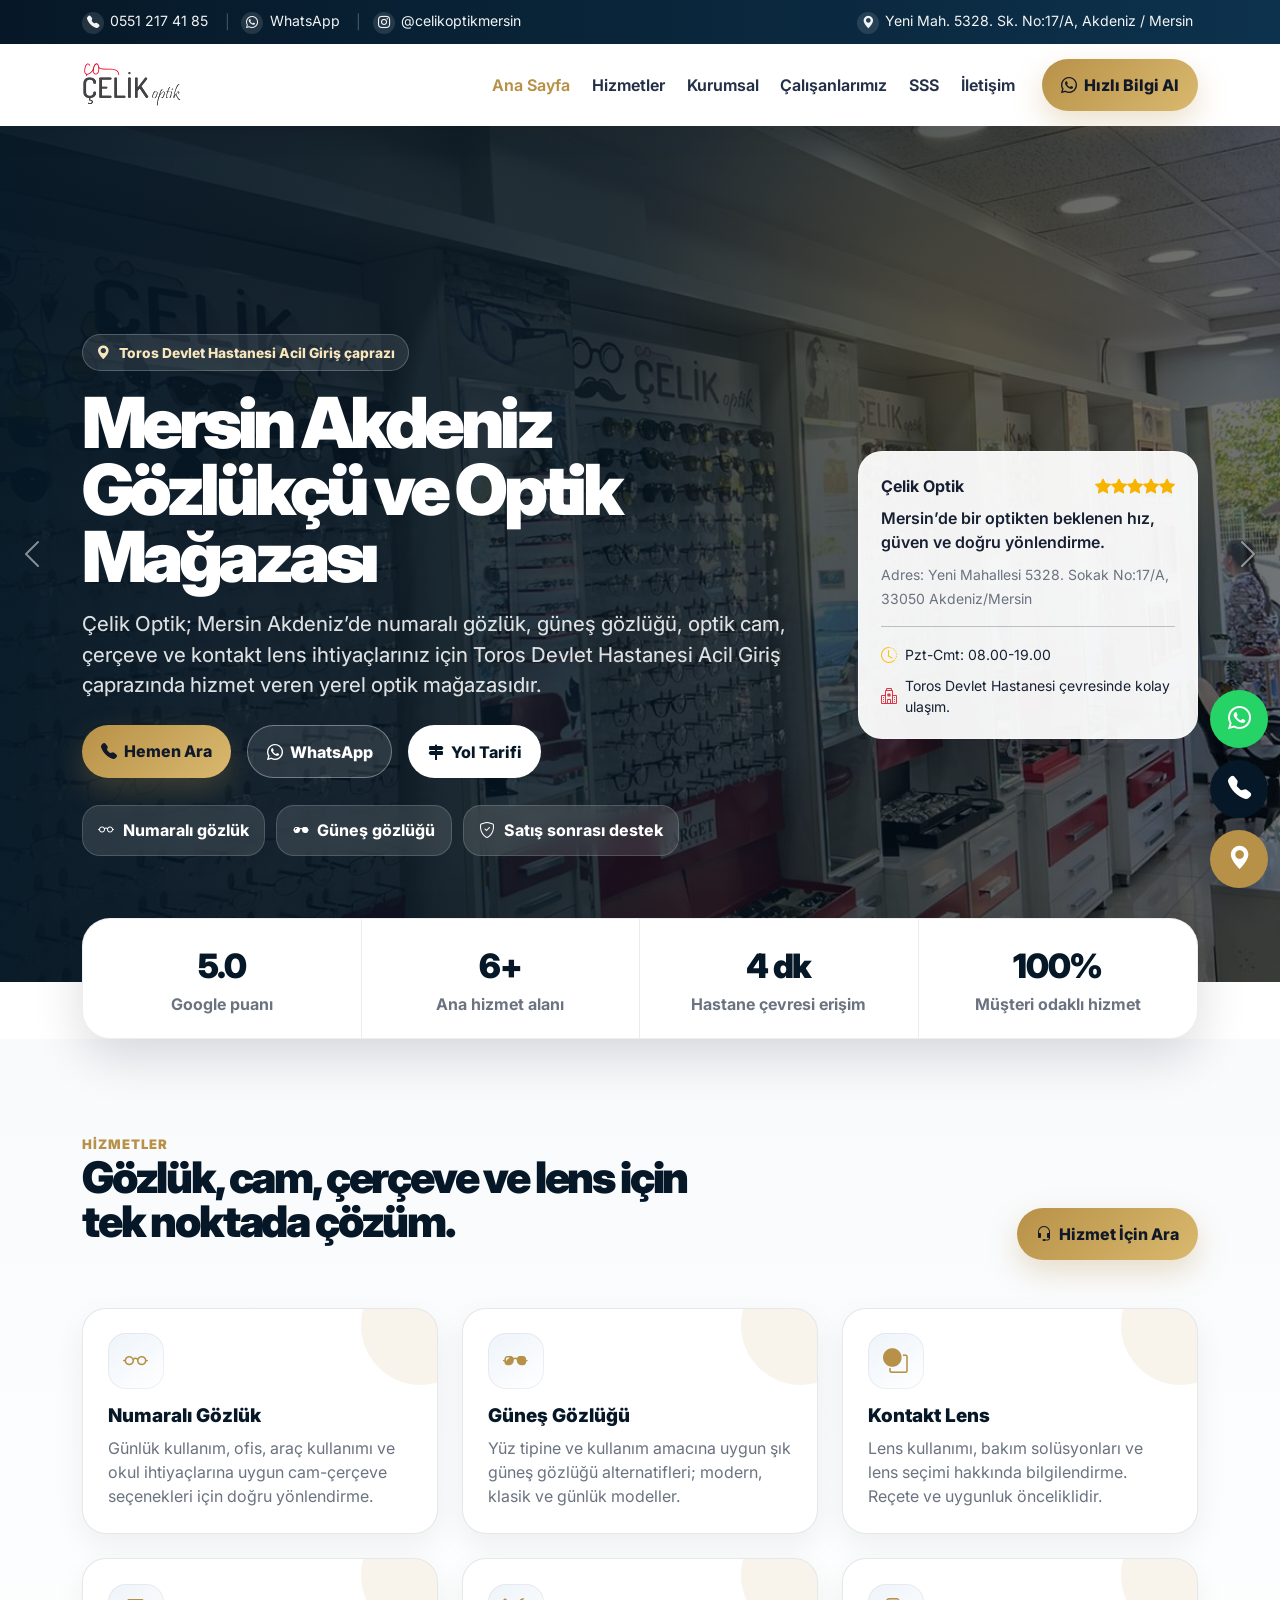
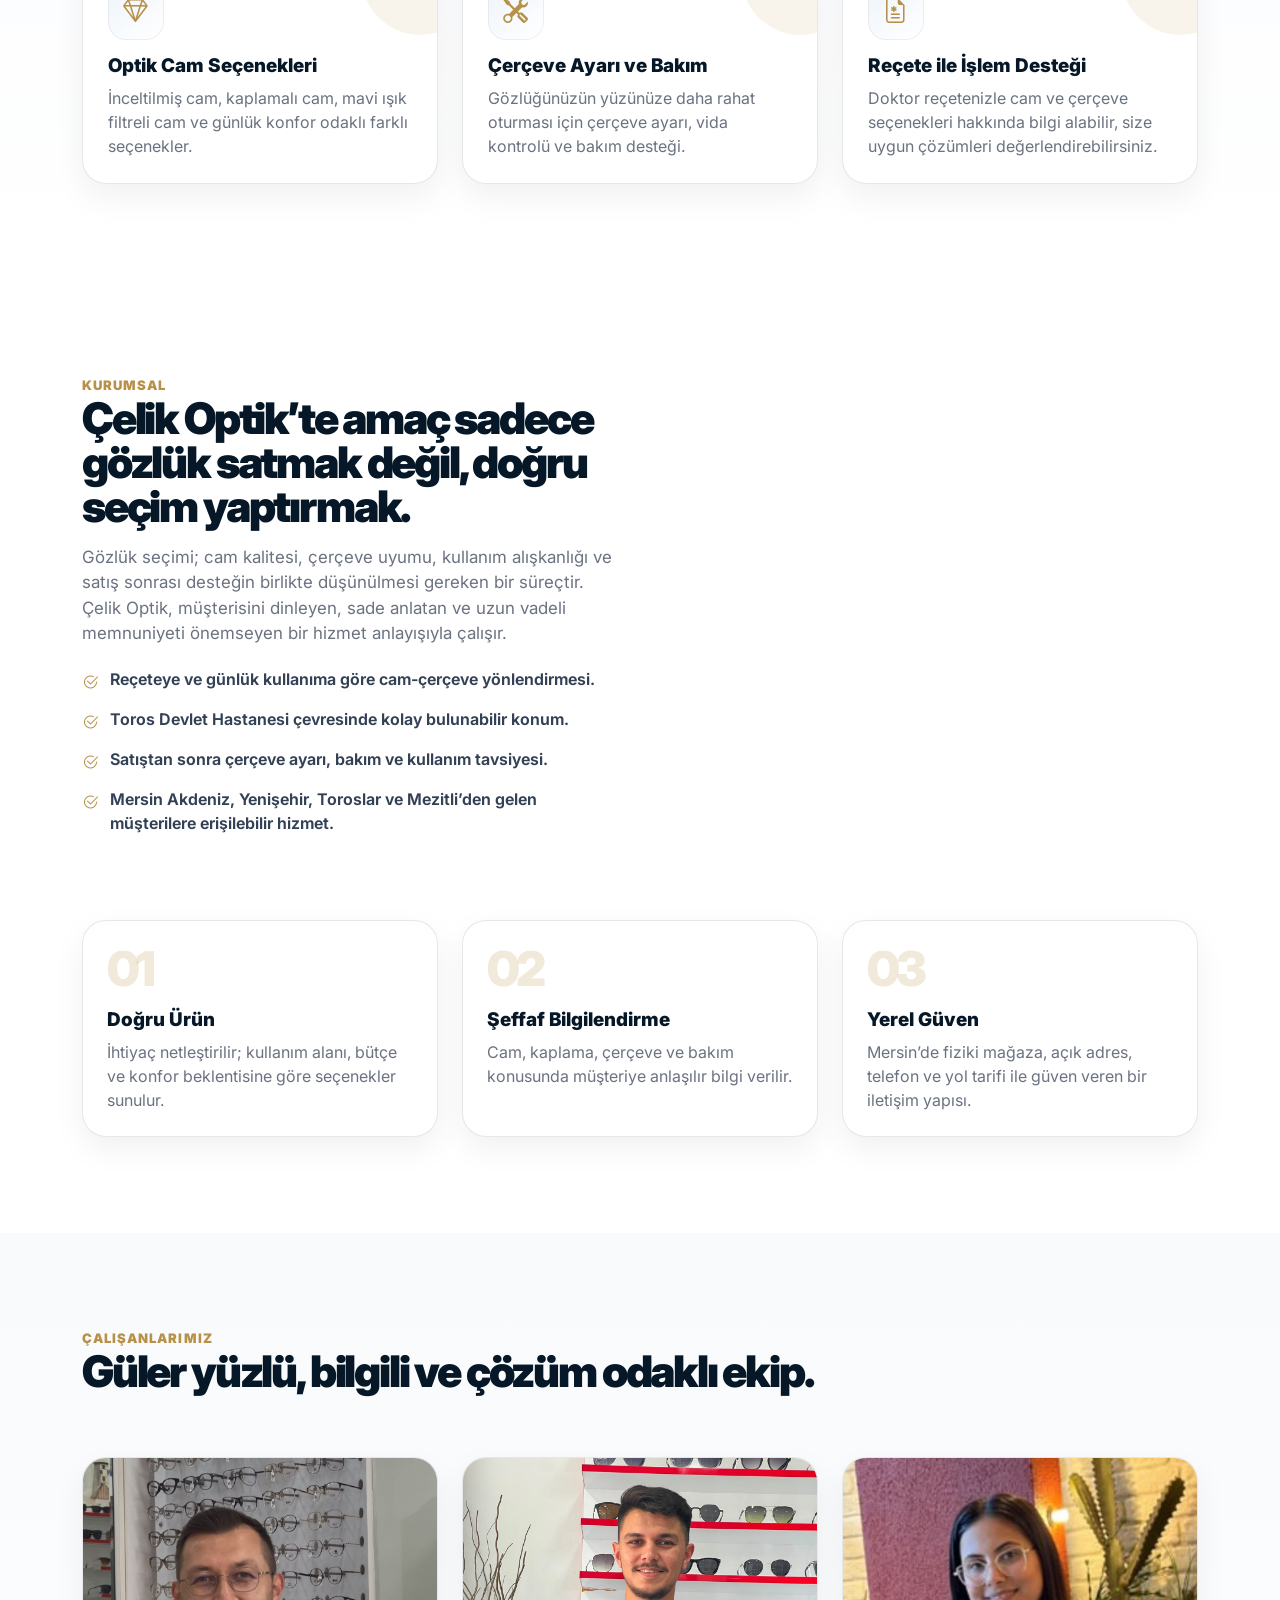
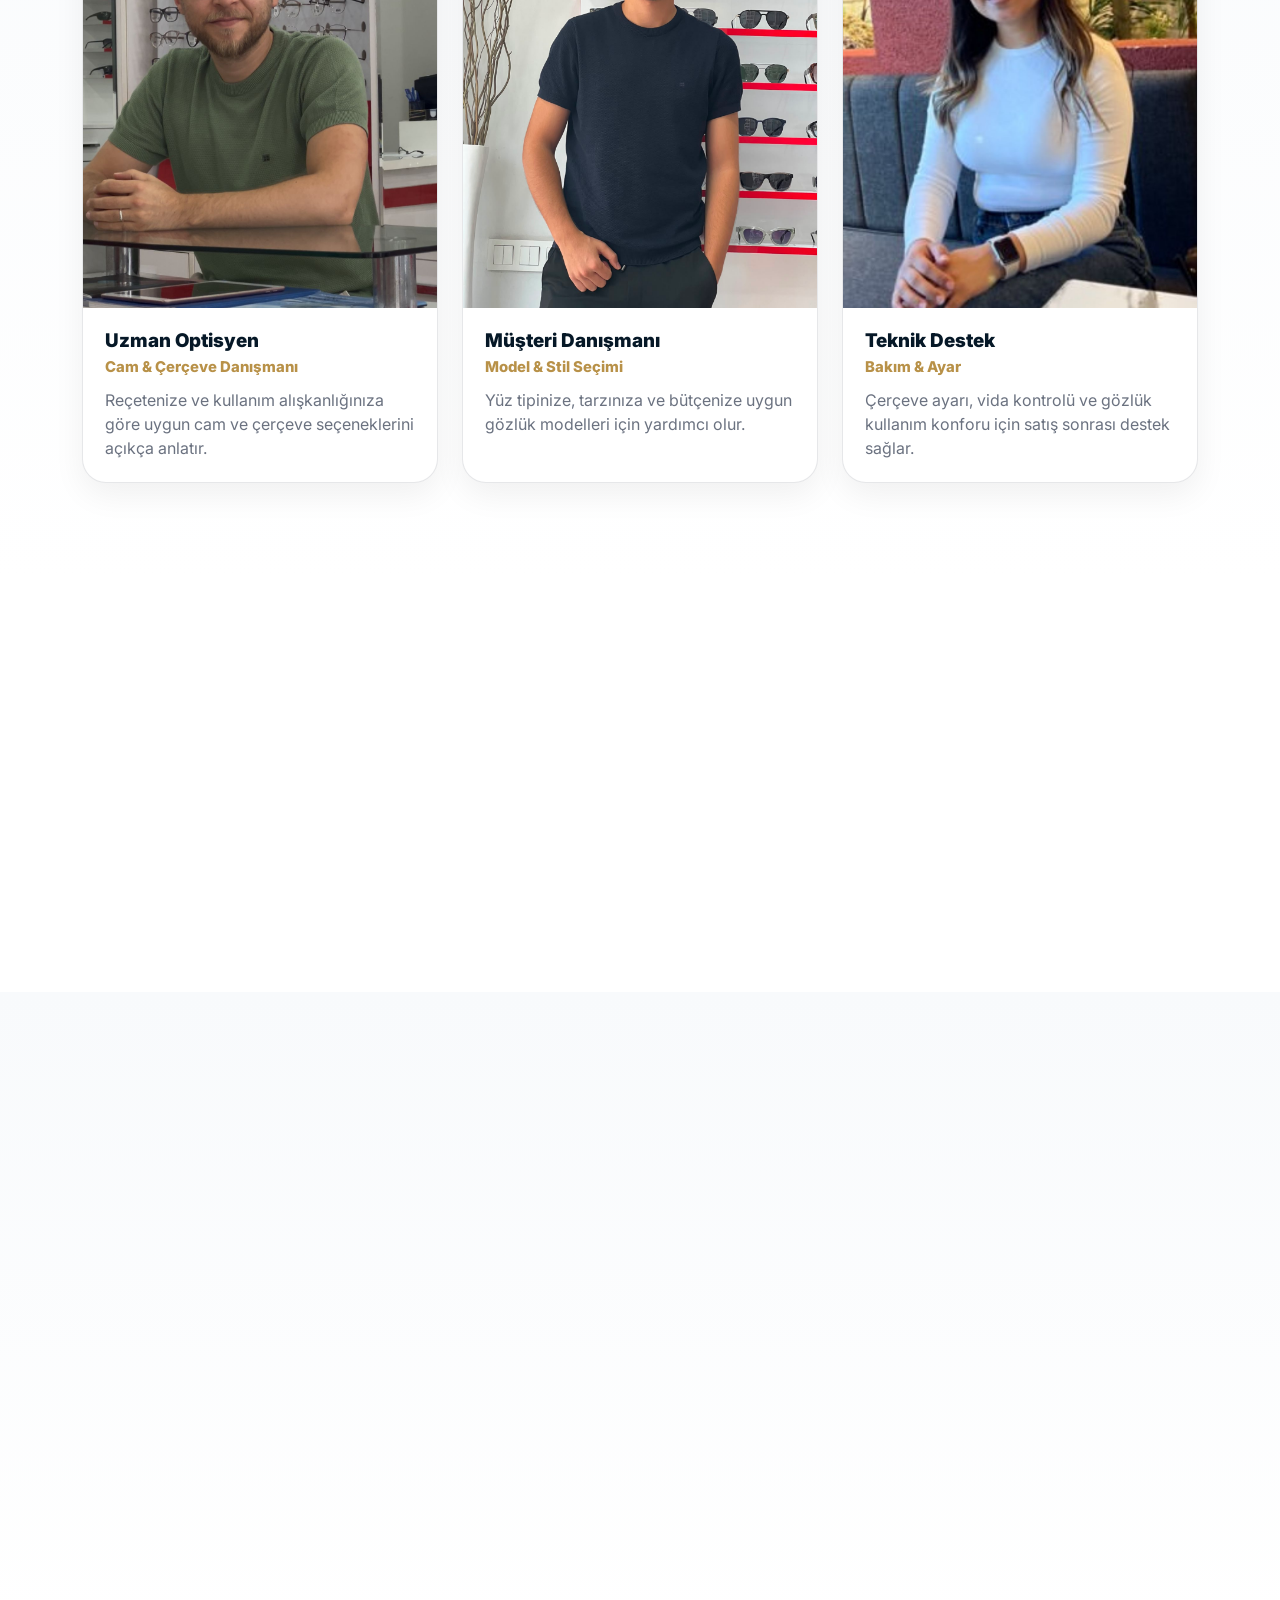
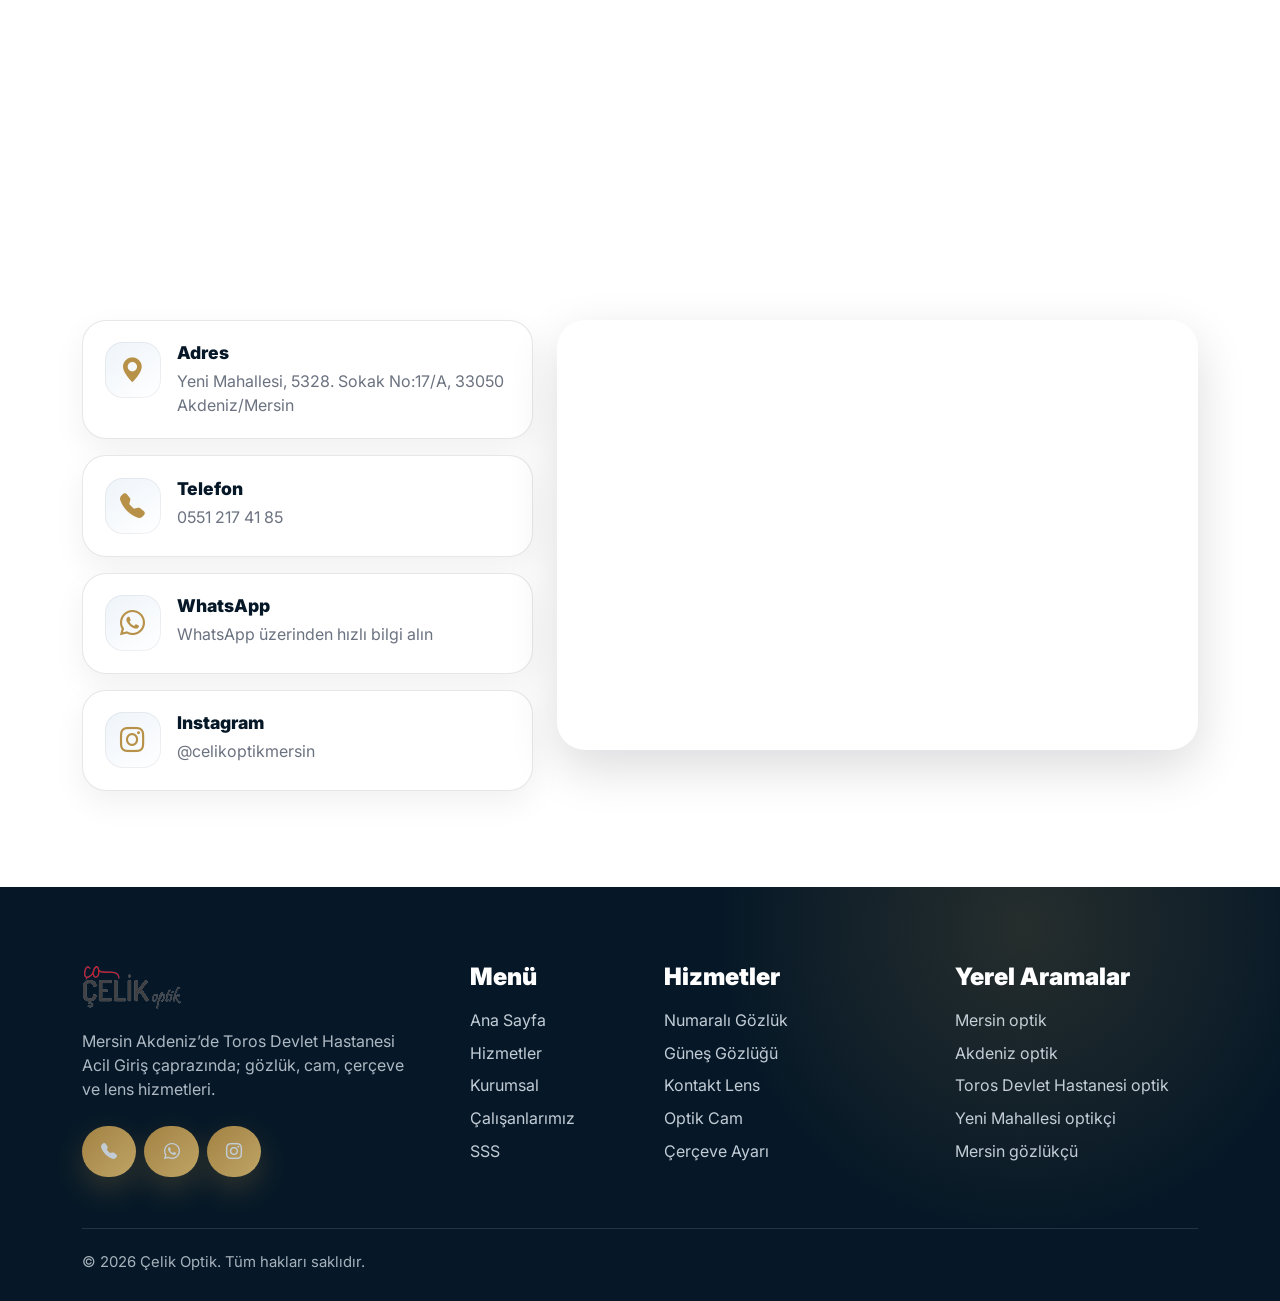
==== commit a97d0862: "Update index.html" ====
--- a/index.html
+++ b/index.html
@@ -4,7 +4,15 @@
 <head>
   <meta charset="utf-8">
   <meta name="viewport" content="width=device-width, initial-scale=1">
-
+  <!-- Google tag (gtag.js) -->
+  <script async src="https://www.googletagmanager.com/gtag/js?id=AW-18278396211"></script>
+  <script>
+    window.dataLayer = window.dataLayer || [];
+    function gtag() { dataLayer.push(arguments); }
+    gtag('js', new Date());
+
+    gtag('config', 'AW-18278396211');
+  </script>
   <title>Çelik Optik Mersin | Mersin Gözlükçü, Optik, Lens ve Gözlük Camı</title>
   <meta name="description"
     content="Mersin Akdeniz’de gözlükçü ve optik mağazası arayanlar için Çelik Optik; numaralı gözlük, güneş gözlüğü, kontakt lens, optik cam ve çerçeve hizmetleri sunar. Toros Devlet Hastanesi Acil Giriş çaprazındayız.">
@@ -51,7 +59,7 @@
 
   <!-- Local SEO / GEO için JSON-LD: işletme bilgileri sayfadaki bilgilerle aynı olmalı. -->
   <!-- Local SEO / GEO için JSON-LD -->
-<script type="application/ld+json">
+  <script type="application/ld+json">
 {
   "@context": "https://schema.org",
   "@type": ["Optician", "LocalBusiness"],
@@ -138,8 +146,8 @@
 }
 </script>
 
-<!-- Sık Sorulan Sorular Schema -->
-<script type="application/ld+json">
+  <!-- Sık Sorulan Sorular Schema -->
+  <script type="application/ld+json">
 {
   "@context": "https://schema.org",
   "@type": "FAQPage",
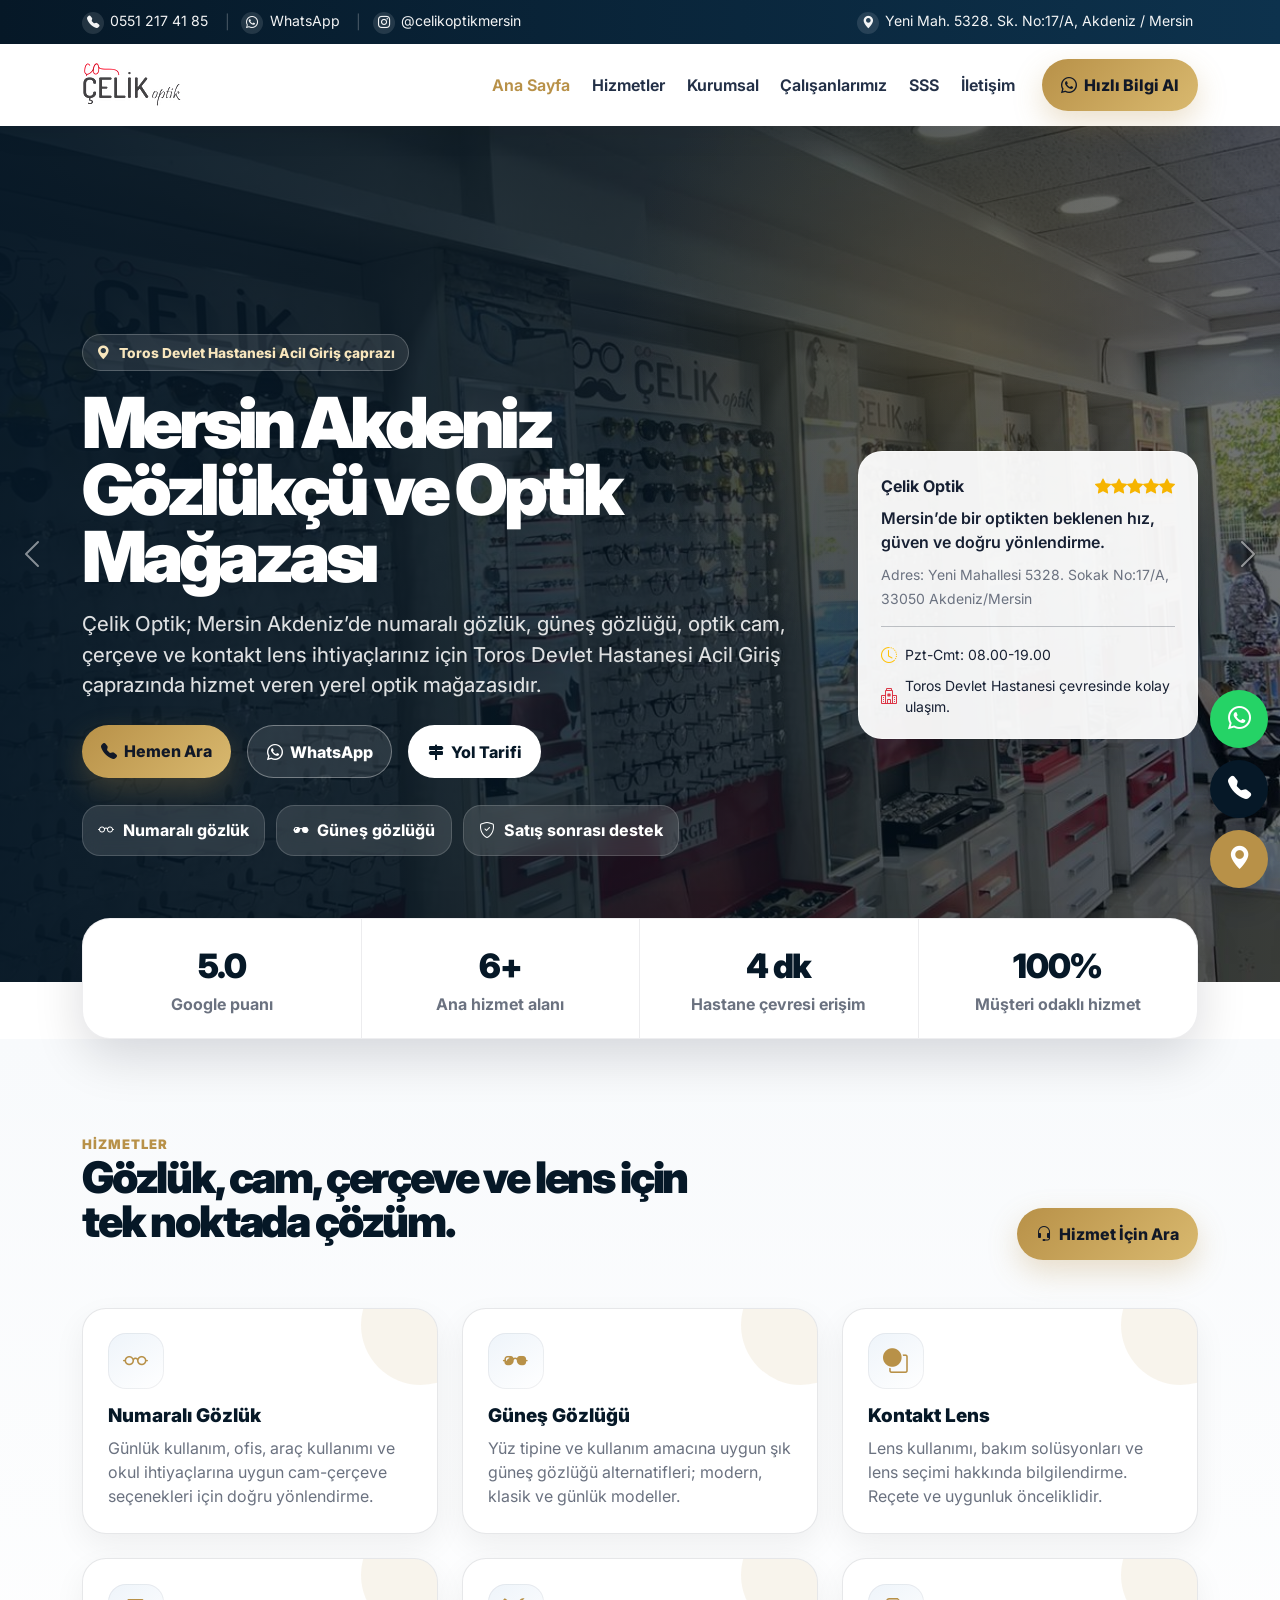
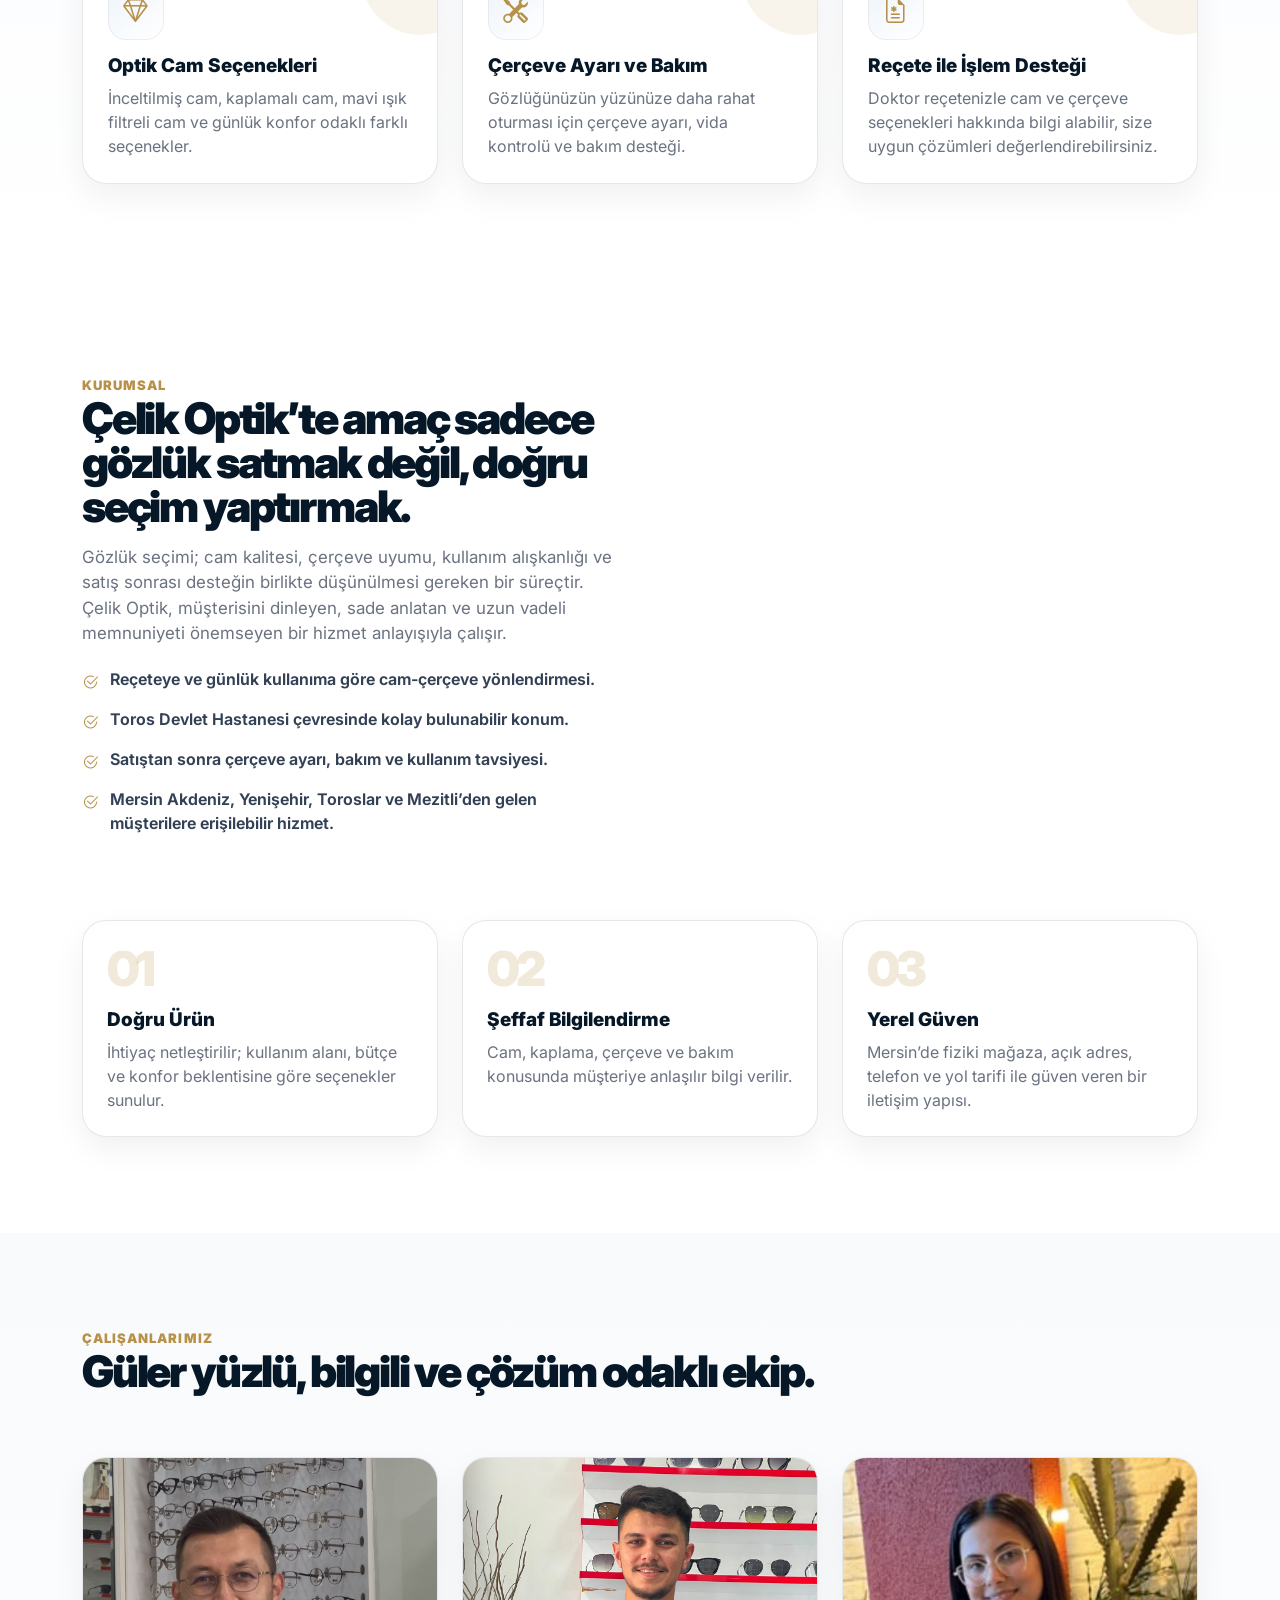
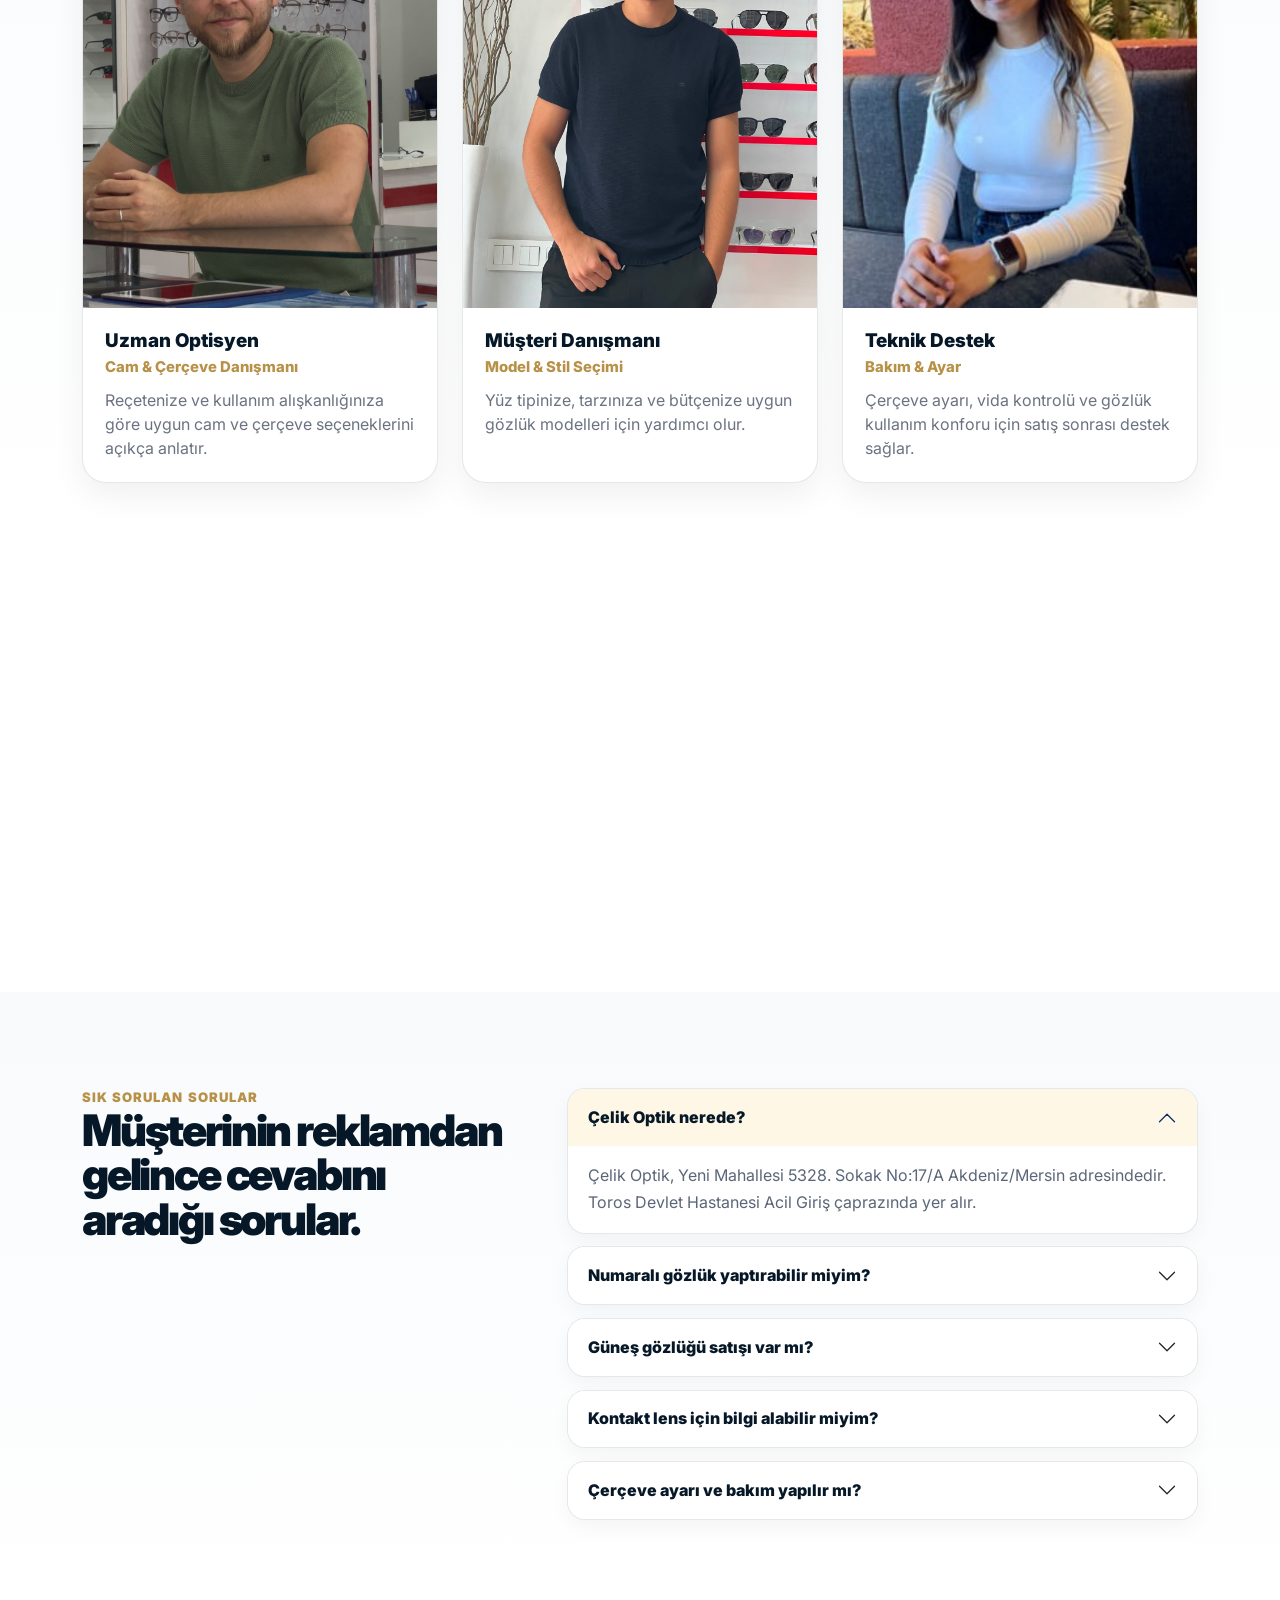
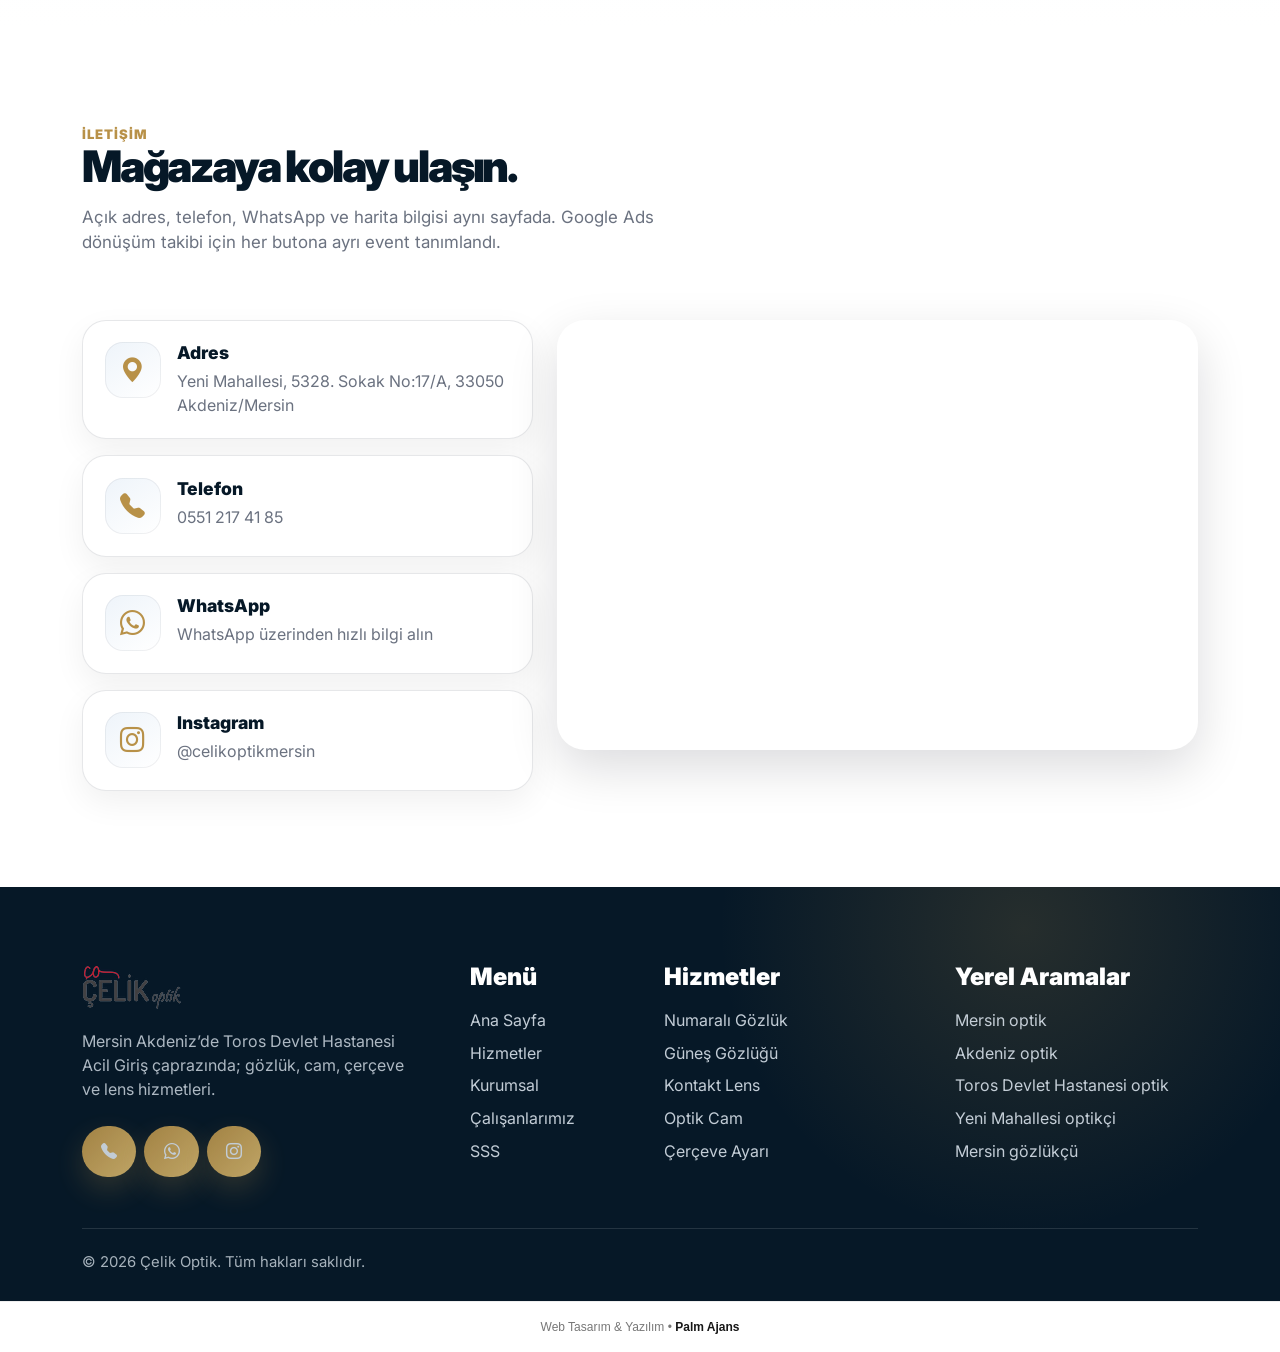
==== commit 0fa32d2f: "Update index.html" ====
--- a/index.html
+++ b/index.html
@@ -700,6 +700,49 @@
     </div>
   </footer>
 
+<!-- PALM AJANS WEB TASARIM IMZASI -->
+<style>
+.palm-signature {
+  width: 100%;
+  padding: 16px 12px;
+  background: #ffffff;
+  border-top: 1px solid #eeeeee;
+  text-align: center;
+  font-family: Arial, sans-serif;
+  font-size: 12px;
+  color: #777777;
+}
+
+.palm-signature a {
+  color: #171717;
+  font-weight: 600;
+  text-decoration: none;
+  transition: color 0.2s ease;
+}
+
+.palm-signature a:hover {
+  color: #2563eb;
+}
+
+@media (max-width: 600px) {
+  .palm-signature {
+    font-size: 11px;
+    padding: 14px 8px;
+  }
+}
+</style>
+
+<div class="palm-signature">
+  Web Tasarım &amp; Yazılım •
+  <a href="https://palmajans.site/"
+     target="_blank"
+     rel="nofollow noopener noreferrer"
+     title="Palm Ajans">
+    Palm Ajans
+  </a>
+</div>
+<!-- PALM AJANS -->
+
   <div class="sticky-actions" aria-label="Hızlı iletişim butonları">
     <a class="sticky-whatsapp" href="#" data-whatsapp data-whatsapp-number="905512174185" aria-label="WhatsApp"
       data-track="whatsapp_sticky"><i class="bi bi-whatsapp"></i></a>
